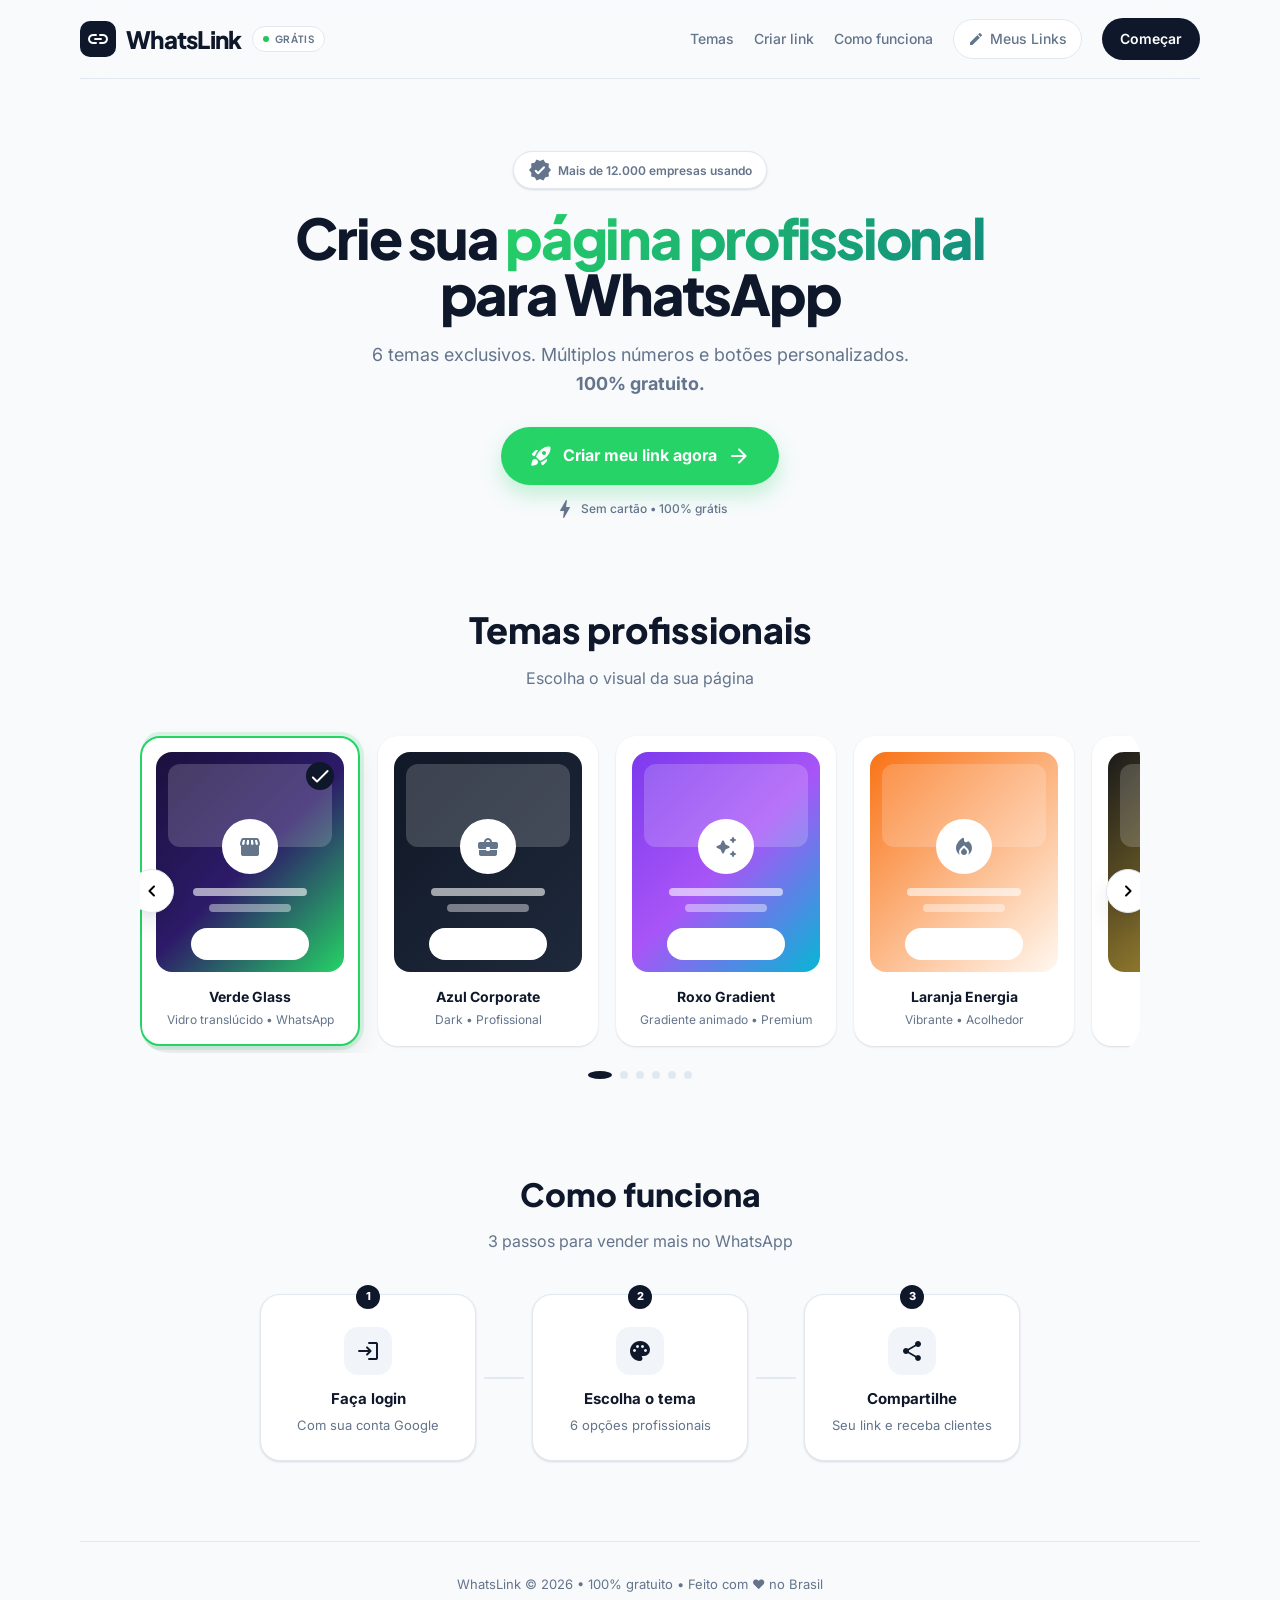
==== index.html @ e8228789 "Update index.html" ====
<!DOCTYPE html>
<html lang="pt-BR">
<head>
  <meta charset="UTF-8" />
  <meta name="viewport" content="width=device-width, initial-scale=1.0" />
  
  <title>WhatsLink - Crie sua página profissional para WhatsApp grátis</title>
  <meta name="description" content="Crie uma página de recepção personalizada para seu WhatsApp. 6 temas profissionais, logo, banner, localização, redes sociais. 100% grátis e sem cadastro." />
  <meta name="keywords" content="link whatsapp, página de recepção, whatsapp profissional, bio whatsapp, link personalizado, cardápio digital" />
  <meta name="author" content="WhatsLink" />
  <meta name="robots" content="index, follow, max-image-preview:large, max-snippet:-1" />
  <meta name="theme-color" content="#25D366" />
  <meta name="language" content="pt-BR" />
  <link rel="canonical" href="https://whatslink-48tc.onrender.com/" />
  
  <meta property="og:title" content="WhatsLink - Página profissional para WhatsApp grátis" />
  <meta property="og:description" content="Crie links personalizados com 6 temas exclusivos. Logo, banner, localização e redes sociais. 100% grátis." />
  <meta property="og:type" content="website" />
  <meta property="og:url" content="https://whatslink-48tc.onrender.com/" />
  <meta property="og:image" content="https://whatslink-48tc.onrender.com/og-image.png" />
  <meta property="og:image:width" content="1200" />
  <meta property="og:image:height" content="630" />
  <meta property="og:image:alt" content="WhatsLink - Crie sua página profissional para WhatsApp" />
  <meta property="og:site_name" content="WhatsLink" />
  <meta property="og:locale" content="pt_BR" />
  
  <meta name="twitter:card" content="summary_large_image" />
  <meta name="twitter:title" content="WhatsLink - Página profissional para WhatsApp grátis" />
  <meta name="twitter:description" content="Crie links personalizados com 6 temas exclusivos. 100% grátis." />
  <meta name="twitter:image" content="https://whatslink-48tc.onrender.com/og-image.png" />
  
  <link rel="icon" type="image/svg+xml" href="data:image/svg+xml,%3Csvg xmlns='http://www.w3.org/2000/svg' viewBox='0 0 64 64'%3E%3Crect width='64' height='64' rx='14' fill='%2325D366'/%3E%3Ctext x='32' y='42' font-size='32' text-anchor='middle' fill='white' font-family='Arial' font-weight='bold'%3EW%3C/text%3E%3C/svg%3E" />
  <link rel="apple-touch-icon" href="data:image/svg+xml,%3Csvg xmlns='http://www.w3.org/2000/svg' viewBox='0 0 64 64'%3E%3Crect width='64' height='64' rx='14' fill='%2325D366'/%3E%3Ctext x='32' y='42' font-size='32' text-anchor='middle' fill='white' font-family='Arial' font-weight='bold'%3EW%3C/text%3E%3C/svg%3E" />
  <link rel="icon" type="image/png" sizes="32x32" href="data:image/svg+xml,%3Csvg xmlns='http://www.w3.org/2000/svg' viewBox='0 0 32 32'%3E%3Crect width='32' height='32' rx='7' fill='%2325D366'/%3E%3Ctext x='16' y='22' font-size='16' text-anchor='middle' fill='white' font-family='Arial' font-weight='bold'%3EW%3C/text%3E%3C/svg%3E" />
  <link rel="icon" type="image/png" sizes="16x16" href="data:image/svg+xml,%3Csvg xmlns='http://www.w3.org/2000/svg' viewBox='0 0 16 16'%3E%3Crect width='16' height='16' rx='3' fill='%2325D366'/%3E%3Ctext x='8' y='11' font-size='8' text-anchor='middle' fill='white' font-family='Arial' font-weight='bold'%3EW%3C/text%3E%3C/svg%3E" />
  
  <link rel="preconnect" href="https://fonts.googleapis.com" />
  <link rel="preconnect" href="https://fonts.gstatic.com" crossorigin />
  <link href="https://fonts.googleapis.com/css2?family=Inter:wght@400;500;600;700;800;900&family=Plus+Jakarta+Sans:wght@700;800&family=Manrope:wght@400;600;700&family=Poppins:wght@400;500;600;700&family=Cormorant+Garamond:wght@600;700&family=Oswald:wght@500;600;700&display=swap" rel="stylesheet" />
  <link href="https://fonts.googleapis.com/icon?family=Material+Icons+Round" rel="stylesheet" />
  <link rel="stylesheet" href="https://cdnjs.cloudflare.com/ajax/libs/font-awesome/6.5.1/css/all.min.css" />
  
  <link rel="stylesheet" href="css/base.css" />
  <link rel="stylesheet" href="css/index.css" />
</head>
<body>
  <div id="app">
    <header>
      <div class="logo">
        <div class="logo-icon"><span class="material-icons-round">link</span></div>
        WhatsLink <span class="badge"><span class="dot"></span> GRÁTIS</span>
      </div>
      <nav class="nav" id="mainNav">
        <a href="#temas">Temas</a>
        <a href="criar.html">Criar link</a>
        <a href="#como-funciona">Como funciona</a>
        <a href="edit.html" class="nav-edit">
          <span class="material-icons-round" style="font-size:16px;">edit</span>
          Meus Links
        </a>
        <a href="criar.html" class="nav-cta">Começar</a>
      </nav>
      <button class="menu-toggle" id="menuToggle" aria-label="Abrir menu">
        <span></span><span></span><span></span>
      </button>
    </header>

    <main>
      <section class="hero">
        <div class="hero-badge">
          <span class="material-icons-round">verified</span>
          Mais de 12.000 empresas usando
        </div>
        <h1>Crie sua <span>página profissional</span><br>para WhatsApp</h1>
        <p>6 temas exclusivos. Múltiplos números e botões personalizados.<br><strong>100% gratuito.</strong></p>
        <div class="hero-actions">
          <a href="criar.html" class="btn-primary">
            <span class="material-icons-round">rocket_launch</span>
            Criar meu link agora
            <span class="material-icons-round">arrow_forward</span>
          </a>
          <span class="hero-note">
            <span class="material-icons-round">bolt</span>
            Sem cartão • 100% grátis
          </span>
        </div>
      </section>

      <section id="temas" class="themes-section">
        <div class="section-head">
          <h2>Temas profissionais</h2>
          <p class="section-subtitle">Escolha o visual da sua página</p>
        </div>
        <div class="carousel">
          <button class="carousel-btn prev" id="prevBtn" aria-label="Anterior">
            <span class="material-icons-round">chevron_left</span>
          </button>
          <div class="carousel-viewport">
            <div class="carousel-track" id="carouselTrack">
              
              <div class="theme-card active" data-theme="verde" tabindex="0">
                <div class="theme-preview preview-verde">
                  <div class="preview-banner"></div>
                  <div class="preview-logo"><span class="material-icons-round">storefront</span></div>
                  <div class="preview-content"><div class="preview-lines line-1"></div><div class="preview-lines line-2"></div><div class="preview-btn"></div></div>
                  <span class="theme-check"><span class="material-icons-round">check</span></span>
                </div>
                <h3>Verde Glass</h3><p>Vidro translúcido • WhatsApp</p>
              </div>
              
              <div class="theme-card" data-theme="azul" tabindex="0">
                <div class="theme-preview preview-azul">
                  <div class="preview-banner"></div>
                  <div class="preview-logo"><span class="material-icons-round">business_center</span></div>
                  <div class="preview-content"><div class="preview-lines line-1"></div><div class="preview-lines line-2"></div><div class="preview-btn"></div></div>
                  <span class="theme-check"><span class="material-icons-round">check</span></span>
                </div>
                <h3>Azul Corporate</h3><p>Dark • Profissional</p>
              </div>
              
              <div class="theme-card" data-theme="roxo" tabindex="0">
                <div class="theme-preview preview-roxo">
                  <div class="preview-banner"></div>
                  <div class="preview-logo"><span class="material-icons-round">auto_awesome</span></div>
                  <div class="preview-content"><div class="preview-lines line-1"></div><div class="preview-lines line-2"></div><div class="preview-btn"></div></div>
                  <span class="theme-check"><span class="material-icons-round">check</span></span>
                </div>
                <h3>Roxo Gradient</h3><p>Gradiente animado • Premium</p>
              </div>
              
              <div class="theme-card" data-theme="laranja" tabindex="0">
                <div class="theme-preview preview-laranja">
                  <div class="preview-banner"></div>
                  <div class="preview-logo"><span class="material-icons-round">local_fire_department</span></div>
                  <div class="preview-content"><div class="preview-lines line-1"></div><div class="preview-lines line-2"></div><div class="preview-btn"></div></div>
                  <span class="theme-check"><span class="material-icons-round">check</span></span>
                </div>
                <h3>Laranja Energia</h3><p>Vibrante • Acolhedor</p>
              </div>
              
              <div class="theme-card" data-theme="preto" tabindex="0">
                <div class="theme-preview preview-preto">
                  <div class="preview-banner"></div>
                  <div class="preview-logo"><span class="material-icons-round">diamond</span></div>
                  <div class="preview-content"><div class="preview-lines line-1"></div><div class="preview-lines line-2"></div><div class="preview-btn"></div></div>
                  <span class="theme-check"><span class="material-icons-round">check</span></span>
                </div>
                <h3>Preto Luxury</h3><p>Dourado • Sofisticado</p>
              </div>
              
              <div class="theme-card" data-theme="cardapio" tabindex="0">
                <div class="theme-preview preview-cardapio">
                  <div class="preview-banner"></div>
                  <div class="preview-logo"><span class="material-icons-round">restaurant</span></div>
                  <div class="preview-content"><div class="preview-lines line-1"></div><div class="preview-lines line-2"></div><div class="preview-btn"></div></div>
                  <span class="theme-check"><span class="material-icons-round">check</span></span>
                </div>
                <h3>Cardápio Digital</h3><p>Restaurantes • Delivery</p>
              </div>
              
            </div>
          </div>
          <button class="carousel-btn next" id="nextBtn" aria-label="Próximo">
            <span class="material-icons-round">chevron_right</span>
          </button>
        </div>
        <div class="carousel-dots" id="carouselDots"></div>
      </section>

      <section id="como-funciona" class="how-section">
        <h2>Como funciona</h2>
        <p class="section-subtitle">3 passos para vender mais no WhatsApp</p>
        <div class="steps">
          <div class="step">
            <div class="step-number">1</div>
            <div class="step-icon"><span class="material-icons-round">login</span></div>
            <h3>Faça login</h3>
            <p>Com sua conta Google</p>
          </div>
          <div class="step-line"></div>
          <div class="step">
            <div class="step-number">2</div>
            <div class="step-icon"><span class="material-icons-round">palette</span></div>
            <h3>Escolha o tema</h3>
            <p>6 opções profissionais</p>
          </div>
          <div class="step-line"></div>
          <div class="step">
            <div class="step-number">3</div>
            <div class="step-icon"><span class="material-icons-round">share</span></div>
            <h3>Compartilhe</h3>
            <p>Seu link e receba clientes</p>
          </div>
        </div>
      </section>
    </main>
    
    <footer>
      <p>WhatsLink © 2026 • 100% gratuito • Feito com ❤️ no Brasil</p>
    </footer>
  </div>
  
  <div id="toast" class="toast"></div>
  <script src="script.js"></script>
</body>
</html>
---- css/base.css ----
/* ============================================
   WHATSLINK - BASE CSS
   ============================================ */

* { margin: 0; padding: 0; box-sizing: border-box; }

:root {
  --bg: #f8fafc;
  --card: #ffffff;
  --text: #0f172a;
  --muted: #64748b;
  --border: #e2e8f0;
  --primary: #0f172a;
  --whatsapp: #25D366;
  --whatsapp-hover: #128C7E;
  --radius: 20px;
  --radius-lg: 28px;
  --radius-full: 999px;
  --shadow-sm: 0 1px 2px rgba(15,23,42,.06), 0 1px 3px rgba(15,23,42,.08);
  --shadow-md: 0 4px 6px rgba(15,23,42,.04), 0 12px 24px rgba(15,23,42,.08);
  --shadow-lg: 0 20px 40px rgba(15,23,42,.12);
  --font-sans: 'Inter', system-ui, sans-serif;
  --font-display: 'Plus Jakarta Sans', 'Inter', sans-serif;
}

html {
  scroll-behavior: smooth;
  overflow-x: hidden !important;
  width: 100%;
  max-width: 100%;
  margin: 0;
  padding: 0;
}

body {
  font-family: var(--font-sans);
  background: var(--bg);
  color: var(--text);
  line-height: 1.6;
  -webkit-font-smoothing: antialiased;
  overflow-x: hidden !important;
  width: 100%;
  max-width: 100%;
  margin: 0;
  padding: 0;
}

/* Botões */
.btn-primary {
  background: var(--whatsapp);
  color: white;
  border: none;
  padding: 16px 28px;
  border-radius: var(--radius-full);
  font-weight: 700;
  cursor: pointer;
  text-decoration: none;
  display: inline-flex;
  align-items: center;
  gap: 10px;
  font-size: 16px;
  box-shadow: 0 10px 20px rgba(37,211,102,.25);
  transition: .25s;
}
.btn-primary:hover { background: var(--whatsapp-hover); transform: translateY(-2px); }

.btn-ghost {
  background: transparent;
  border: 1px solid var(--border);
  padding: 12px;
  border-radius: 12px;
  cursor: pointer;
  font-weight: 600;
  display: flex;
  align-items: center;
  justify-content: center;
  gap: 6px;
  color: var(--text);
}

/* Formulários */
.field { margin-bottom: 18px; }
.field label { font-weight: 600; font-size: 13px; display: block; margin-bottom: 8px; }
.optional {
  font-weight: 400; color: #94a3b8; font-size: 11px;
  background: #f1f5f9; padding: 2px 8px; border-radius: var(--radius-full); margin-left: 6px;
}
.field input, .field textarea {
  width: 100%; padding: 13px 16px;
  border: 1.5px solid var(--border); border-radius: 14px;
  font-size: 14px; outline: none; transition: .2s;
  font-family: inherit; background: #fff;
}
.field input:focus, .field textarea:focus {
  border-color: var(--text); box-shadow: 0 0 0 4px rgba(15,23,42,.06);
}
.field-hint { font-size: 11px; color: #94a3b8; margin-top: 6px; display: block; }

.grid-2 { display: grid; grid-template-columns: 1fr 1fr; gap: 14px; }

.input-icon-group {
  display: flex; align-items: center;
  border: 1.5px solid var(--border); border-radius: 14px; overflow: hidden; background: white;
}
.input-icon-group:focus-within { border-color: var(--text); }
.input-icon {
  padding: 0 12px 0 14px; color: var(--muted); font-weight: 600;
  background: #f8fafc; border-right: 1px solid var(--border);
  height: 46px; display: grid; place-items: center;
}
.input-icon-group input { border: none; border-radius: 0; padding-left: 12px; }

.slug-group {
  display: flex; border: 1.5px solid var(--border); border-radius: 14px; overflow: hidden; background: white;
}
.slug-group:focus-within { border-color: var(--text); }
.slug-group span {
  background: #f8fafc; padding: 13px 14px; font-size: 12px; color: var(--muted);
  font-weight: 500; border-right: 1px solid var(--border); white-space: nowrap;
}
.slug-group input { border: none; flex: 1; border-radius: 0; }

.theme-selector { display: flex; gap: 12px; flex-wrap: wrap; }
.theme-option {
  width: 44px; height: 44px; border-radius: 50%;
  border: 3px solid transparent; cursor: pointer;
  display: grid; place-items: center; color: white;
  transition: .22s; box-shadow: var(--shadow-sm);
}
.theme-option span { opacity: 0; transform: scale(.5); transition: .2s; }
.theme-option.active { border-color: var(--text); transform: scale(1.08); }
.theme-option.active span { opacity: 1; transform: scale(1); }

button[type="submit"] {
  width: 100%; padding: 16px; background: var(--text); color: white;
  border: none; border-radius: 16px; font-size: 15px; font-weight: 700;
  cursor: pointer; display: flex; align-items: center; justify-content: center;
  gap: 10px; margin-top: 12px; transition: .22s;
}
button[type="submit"]:hover { background: black; }

.spinner {
  width: 18px; height: 18px;
  border: 2px solid rgba(255,255,255,.3); border-top-color: white;
  border-radius: 50%; animation: spin .8s linear infinite;
}

/* Toast */
.toast {
  position: fixed; bottom: 24px; left: 50%;
  transform: translateX(-50%) translateY(80px);
  background: var(--text); color: white;
  padding: 12px 18px; border-radius: 999px;
  font-size: 13px; font-weight: 600;
  display: flex; align-items: center; gap: 8px;
  box-shadow: var(--shadow-lg);
  z-index: 100;
  transition: .35s cubic-bezier(.32,.72,0,1);
  opacity: 0;
}
.toast.show { transform: translateX(-50%) translateY(0); opacity: 1; }

/* Animações */
@keyframes fadeInUp { from { opacity: 0; transform: translateY(18px); } to { opacity: 1; transform: translateY(0); } }
@keyframes fadeIn { from { opacity: 0; } to { opacity: 1; } }
@keyframes pulseDot { 0%,100% { opacity: 1; } 50% { opacity: .5; } }
@keyframes pulseBtn { 0% { transform: scale(1); opacity: .7; } 100% { transform: scale(1.08); opacity: 0; } }
@keyframes shimmer { 0% { background-position: 200% 0; } 100% { background-position: -200% 0; } }
@keyframes spin { to { transform: rotate(360deg); } }
@keyframes float1 { 0%,100% { transform: translate(0,0); } 50% { transform: translate(18px,24px); } }
@keyframes float2 { 0%,100% { transform: translate(0,0); } 50% { transform: translate(-22px,-18px); } }
@keyframes gradientShift { 0%,100% { background-position: 0% 50%; } 50% { background-position: 100% 50%; } }

/* Responsivo */
@media (max-width: 720px) {
  .grid-2 { grid-template-columns: 1fr; }
}
---- css/index.css ----
/* ============================================
   WHATSLINK - PÁGINA INICIAL
   ============================================ */

#app {
  max-width: 1160px;
  margin: 0 auto;
  padding: 0 20px 40px;
  overflow-x: hidden;
  width: 100%;
}

/* HEADER */
header {
  display: flex;
  justify-content: space-between;
  align-items: center;
  padding: 18px 0;
  position: sticky;
  top: 0;
  z-index: 50;
  background: rgba(248,250,252,.85);
  backdrop-filter: blur(16px);
  border-bottom: 1px solid var(--border);
}

.logo {
  font-family: var(--font-display);
  font-weight: 800;
  font-size: 24px;
  display: flex;
  align-items: center;
  gap: 10px;
  letter-spacing: -.03em;
}

.logo-icon {
  width: 36px;
  height: 36px;
  background: var(--primary);
  color: white;
  border-radius: 10px;
  display: grid;
  place-items: center;
}

.badge {
  font-size: 10px;
  background: white;
  border: 1px solid var(--border);
  padding: 4px 10px;
  border-radius: var(--radius-full);
  color: var(--muted);
  font-weight: 700;
  display: flex;
  align-items: center;
  gap: 6px;
  letter-spacing: .06em;
}

.badge .dot {
  width: 6px;
  height: 6px;
  background: #22c55e;
  border-radius: 50%;
  animation: pulseDot 2s infinite;
}

.nav {
  display: flex;
  gap: 20px;
  align-items: center;
}

.nav a {
  text-decoration: none;
  color: var(--muted);
  font-weight: 500;
  font-size: 14px;
  transition: .2s;
}

.nav a:hover { color: var(--text); }

.nav-cta {
  background: var(--text);
  color: white !important;
  padding: 10px 18px;
  border-radius: var(--radius-full);
  font-weight: 600 !important;
}

.nav-edit {
  display: flex;
  align-items: center;
  gap: 6px;
  padding: 8px 14px;
  border-radius: var(--radius-full);
  border: 1px solid var(--border);
  background: white;
}

.menu-toggle {
  display: none;
  flex-direction: column;
  gap: 5px;
  background: none;
  border: none;
  cursor: pointer;
  padding: 8px;
  z-index: 1001;
}

.menu-toggle span {
  display: block;
  width: 24px;
  height: 2px;
  background: var(--text);
  transition: .3s;
  border-radius: 2px;
}

.menu-toggle.active span:nth-child(1) { transform: translateY(7px) rotate(45deg); }
.menu-toggle.active span:nth-child(2) { opacity: 0; }
.menu-toggle.active span:nth-child(3) { transform: translateY(-7px) rotate(-45deg); }

/* HERO */
.hero {
  text-align: center;
  margin: 72px auto 56px;
  max-width: 760px;
  animation: fadeInUp .7s ease;
}

.hero-badge {
  display: inline-flex;
  align-items: center;
  gap: 6px;
  background: white;
  border: 1px solid var(--border);
  padding: 6px 14px;
  border-radius: var(--radius-full);
  font-size: 12px;
  font-weight: 600;
  color: var(--muted);
  margin-bottom: 20px;
  box-shadow: var(--shadow-sm);
}

.hero h1 {
  font-family: var(--font-display);
  font-size: clamp(36px, 5.5vw, 56px);
  font-weight: 800;
  line-height: 1;
  letter-spacing: -.04em;
}

.hero h1 span {
  background: linear-gradient(135deg, var(--whatsapp), #128C7E);
  -webkit-background-clip: text;
  -webkit-text-fill-color: transparent;
  background-clip: text;
}

.hero p {
  color: var(--muted);
  font-size: 18px;
  margin: 20px 0 28px;
}

.hero-actions {
  display: flex;
  flex-direction: column;
  align-items: center;
  gap: 12px;
}

.hero-note {
  display: flex;
  align-items: center;
  gap: 4px;
  font-size: 12px;
  color: var(--muted);
  font-weight: 500;
}

/* CARROSSEL - 6 TEMAS */
.themes-section { margin: 80px 0; }
.section-head { text-align: center; margin-bottom: 36px; }
.themes-section h2 { font-family: var(--font-display); font-size: 36px; font-weight: 800; }
.section-subtitle { color: var(--muted); margin-top: 8px; font-size: 16px; }

.carousel {
  position: relative;
  max-width: 1000px;
  margin: 0 auto;
  overflow: hidden;
}

.carousel-viewport {
  overflow: hidden;
  border-radius: var(--radius-lg);
  padding: 8px 0;
}

.carousel-track {
  display: flex;
  gap: 18px;
  transition: transform .45s cubic-bezier(.32,.72,0,1);
  will-change: transform;
  flex-wrap: nowrap;
}

.theme-card {
  min-width: 220px;
  max-width: 220px;
  background: white;
  border-radius: 20px;
  padding: 14px;
  cursor: pointer;
  border: 2px solid transparent;
  transition: .25s;
  box-shadow: var(--shadow-sm);
  position: relative;
  flex-shrink: 0;
}

.theme-card:hover {
  transform: translateY(-4px);
  box-shadow: var(--shadow-md);
  border-color: var(--border);
}

.theme-card.active {
  border-color: var(--whatsapp);
  box-shadow: 0 0 0 4px rgba(37,211,102,.15), var(--shadow-md);
}

.theme-preview {
  height: 220px;
  border-radius: 16px;
  position: relative;
  overflow: hidden;
  padding: 12px;
  display: flex;
  flex-direction: column;
}

.preview-banner {
  height: 86px;
  border-radius: 12px;
  background: rgba(255,255,255,.18);
}

.preview-logo {
  width: 56px;
  height: 56px;
  border-radius: 50%;
  background: white;
  margin: -28px auto 0;
  position: relative;
  z-index: 2;
  border: 3px solid white;
  display: grid;
  place-items: center;
  color: var(--muted);
  font-size: 22px;
}

.preview-content {
  margin-top: 14px;
  display: flex;
  flex-direction: column;
  gap: 8px;
  align-items: center;
}

.preview-lines {
  height: 8px;
  background: rgba(255,255,255,.6);
  border-radius: 6px;
}

.line-1 { width: 70%; }
.line-2 { width: 50%; opacity: .7; }

.preview-btn {
  width: 72%;
  height: 32px;
  background: white;
  border-radius: var(--radius-full);
  margin-top: 8px;
}

.theme-check {
  position: absolute;
  top: 10px;
  right: 10px;
  width: 28px;
  height: 28px;
  background: var(--text);
  color: white;
  border-radius: 50%;
  display: grid;
  place-items: center;
  opacity: 0;
  transform: scale(.7);
  transition: .25s;
}

.theme-card.active .theme-check {
  opacity: 1;
  transform: scale(1);
}

/* Previews dos 6 temas */
.preview-verde { background: linear-gradient(135deg, #1a103d, #2d1b69 50%, #25D366); }
.preview-azul { background: linear-gradient(135deg, #111827, #1e293b); }
.preview-roxo { background: linear-gradient(135deg, #7c3aed, #a855f7 50%, #06b6d4); }
.preview-laranja { background: linear-gradient(135deg, #f97316, #fff8f0); }
.preview-preto { background: linear-gradient(135deg, #1a1a1a, #d4af37); }
.preview-cardapio { background: linear-gradient(135deg, #3e2723, #4e342e); }

.theme-card h3 {
  font-size: 14px;
  font-weight: 700;
  margin: 14px 0 2px;
  text-align: center;
}

.theme-card p {
  font-size: 12px;
  color: var(--muted);
  text-align: center;
}

.carousel-btn {
  position: absolute;
  top: 50%;
  transform: translateY(-50%);
  background: white;
  border: 1px solid var(--border);
  width: 44px;
  height: 44px;
  border-radius: 50%;
  box-shadow: var(--shadow-md);
  cursor: pointer;
  z-index: 10;
  display: grid;
  place-items: center;
  transition: .2s;
}

.carousel-btn:hover { transform: translateY(-50%) scale(1.06); }
.prev { left: -10px; }
.next { right: -10px; }

.carousel-dots {
  display: flex;
  justify-content: center;
  gap: 8px;
  margin-top: 18px;
}

.carousel-dots span {
  width: 8px;
  height: 8px;
  border-radius: 50%;
  background: var(--border);
  transition: .2s;
  cursor: pointer;
}

.carousel-dots span.active {
  width: 24px;
  background: var(--text);
}

/* FORMULÁRIO */
.form-section { margin: 80px 0; }

.card {
  background: white;
  border-radius: var(--radius-lg);
  padding: 36px;
  max-width: 640px;
  margin: 0 auto;
  box-shadow: var(--shadow-lg);
  border: 1px solid var(--border);
}

.card-header {
  display: flex;
  gap: 16px;
  margin-bottom: 28px;
}

.card-icon {
  width: 44px;
  height: 44px;
  border-radius: 12px;
  background: #f1f5f9;
  display: grid;
  place-items: center;
}

.card h2 {
  font-family: var(--font-display);
  font-size: 22px;
  font-weight: 800;
}

.card-subtitle {
  color: var(--muted);
  font-size: 14px;
  margin-top: 2px;
}

.form-group-title {
  font-size: 12px;
  font-weight: 700;
  letter-spacing: .08em;
  text-transform: uppercase;
  color: var(--muted);
  display: flex;
  align-items: center;
  gap: 8px;
  margin: 28px 0 16px;
  padding-top: 24px;
  border-top: 1px solid #f1f5f9;
}

.form-group-title:first-of-type {
  margin-top: 0;
  padding-top: 0;
  border-top: 0;
}

/* Resultado */
.result-box {
  margin-top: 24px;
  padding: 20px;
  background: #f0fdf4;
  border: 1px solid #bbf7d0;
  border-radius: 20px;
  animation: fadeInUp .5s ease;
}

.result-head {
  display: flex;
  gap: 12px;
  align-items: flex-start;
}

.result-head span { color: #16a34a; font-size: 28px; }
.result-head strong { display: block; font-size: 14px; }
.result-head p { font-size: 12px; color: #15803d; }

.link-row {
  display: flex;
  gap: 8px;
  margin: 16px 0;
}

.link-row input {
  flex: 1;
  padding: 12px 14px;
  border: 1px solid #bbf7d0;
  border-radius: 12px;
  background: white;
  font-size: 13px;
}

.link-row button {
  padding: 0 18px;
  background: var(--text);
  color: white;
  border: none;
  border-radius: 12px;
  cursor: pointer;
  font-weight: 600;
  display: flex;
  align-items: center;
  gap: 6px;
}

.result-actions {
  display: flex;
  gap: 10px;
}

#previewBtn {
  flex: 1;
  padding: 12px;
  background: white;
  border: 1px solid #bbf7d0;
  border-radius: 12px;
  cursor: pointer;
  font-weight: 600;
  display: flex;
  align-items: center;
  justify-content: center;
  gap: 6px;
}

/* STEPS */
.how-section {
  margin: 90px 0 40px;
  text-align: center;
}

.how-section h2 {
  font-family: var(--font-display);
  font-size: 32px;
  font-weight: 800;
}

.steps {
  display: flex;
  justify-content: center;
  align-items: stretch;
  margin-top: 40px;
  max-width: 760px;
  margin-left: auto;
  margin-right: auto;
}

.step {
  flex: 1;
  background: white;
  border: 1px solid var(--border);
  border-radius: 20px;
  padding: 24px 16px;
  box-shadow: var(--shadow-sm);
  position: relative;
  display: flex;
  flex-direction: column;
  align-items: center;
}

.step-number {
  position: absolute;
  top: -10px;
  left: 50%;
  transform: translateX(-50%);
  background: var(--text);
  color: white;
  width: 24px;
  height: 24px;
  border-radius: 50%;
  display: grid;
  place-items: center;
  font-size: 11px;
  font-weight: 800;
}

.step-icon {
  width: 48px;
  height: 48px;
  border-radius: 14px;
  background: #f1f5f9;
  display: grid;
  place-items: center;
  margin: 8px auto 12px;
}

.step h3 { font-size: 15px; font-weight: 700; }
.step p { font-size: 13px; color: var(--muted); margin-top: 4px; }

.step-line {
  width: 40px;
  height: 2px;
  background: var(--border);
  border-radius: 2px;
  align-self: center;
  flex-shrink: 0;
  margin: 0 8px;
}

footer {
  margin-top: 80px;
  padding: 32px 0 0;
  border-top: 1px solid var(--border);
  text-align: center;
  color: var(--muted);
  font-size: 13px;
}

/* RESPONSIVO */
@media (max-width: 720px) {
  .menu-toggle { display: flex; }
  
  .nav {
    position: fixed;
    top: 0;
    right: -100%;
    width: 280px;
    height: 100vh;
    background: white;
    flex-direction: column;
    padding: 80px 24px 24px;
    gap: 8px;
    transition: right .35s cubic-bezier(.32,.72,0,1);
    box-shadow: -10px 0 40px rgba(0,0,0,.1);
    z-index: 1000;
  }
  
  .nav.open { right: 0; }
  
  .nav a {
    padding: 14px 16px;
    border-radius: 12px;
    font-size: 16px;
    background: #f8fafc;
    display: flex;
    align-items: center;
    gap: 8px;
  }
  
  .nav-cta {
    background: var(--text) !important;
    color: white !important;
    justify-content: center;
    font-weight: 600 !important;
  }
  
  .nav-edit { display: flex !important; }
  
  .hero { margin: 36px auto 32px; }
  .hero h1 { font-size: 32px; }
  .card { padding: 24px; border-radius: 22px; }
  
  .carousel-btn { display: none; }
  .carousel-track {
    overflow-x: auto;
    scroll-snap-type: x mandatory;
    scrollbar-width: none;
    padding-bottom: 8px;
    -webkit-overflow-scrolling: touch;
  }
  .carousel-track::-webkit-scrollbar { display: none; }
  .theme-card { scroll-snap-align: start; }
  
  .steps { flex-direction: column; align-items: center; gap: 0; }
  .step { width: 100%; max-width: 320px; margin: 0 auto; }
  .step-line { width: 2px; height: 28px; margin: 8px auto; }
}
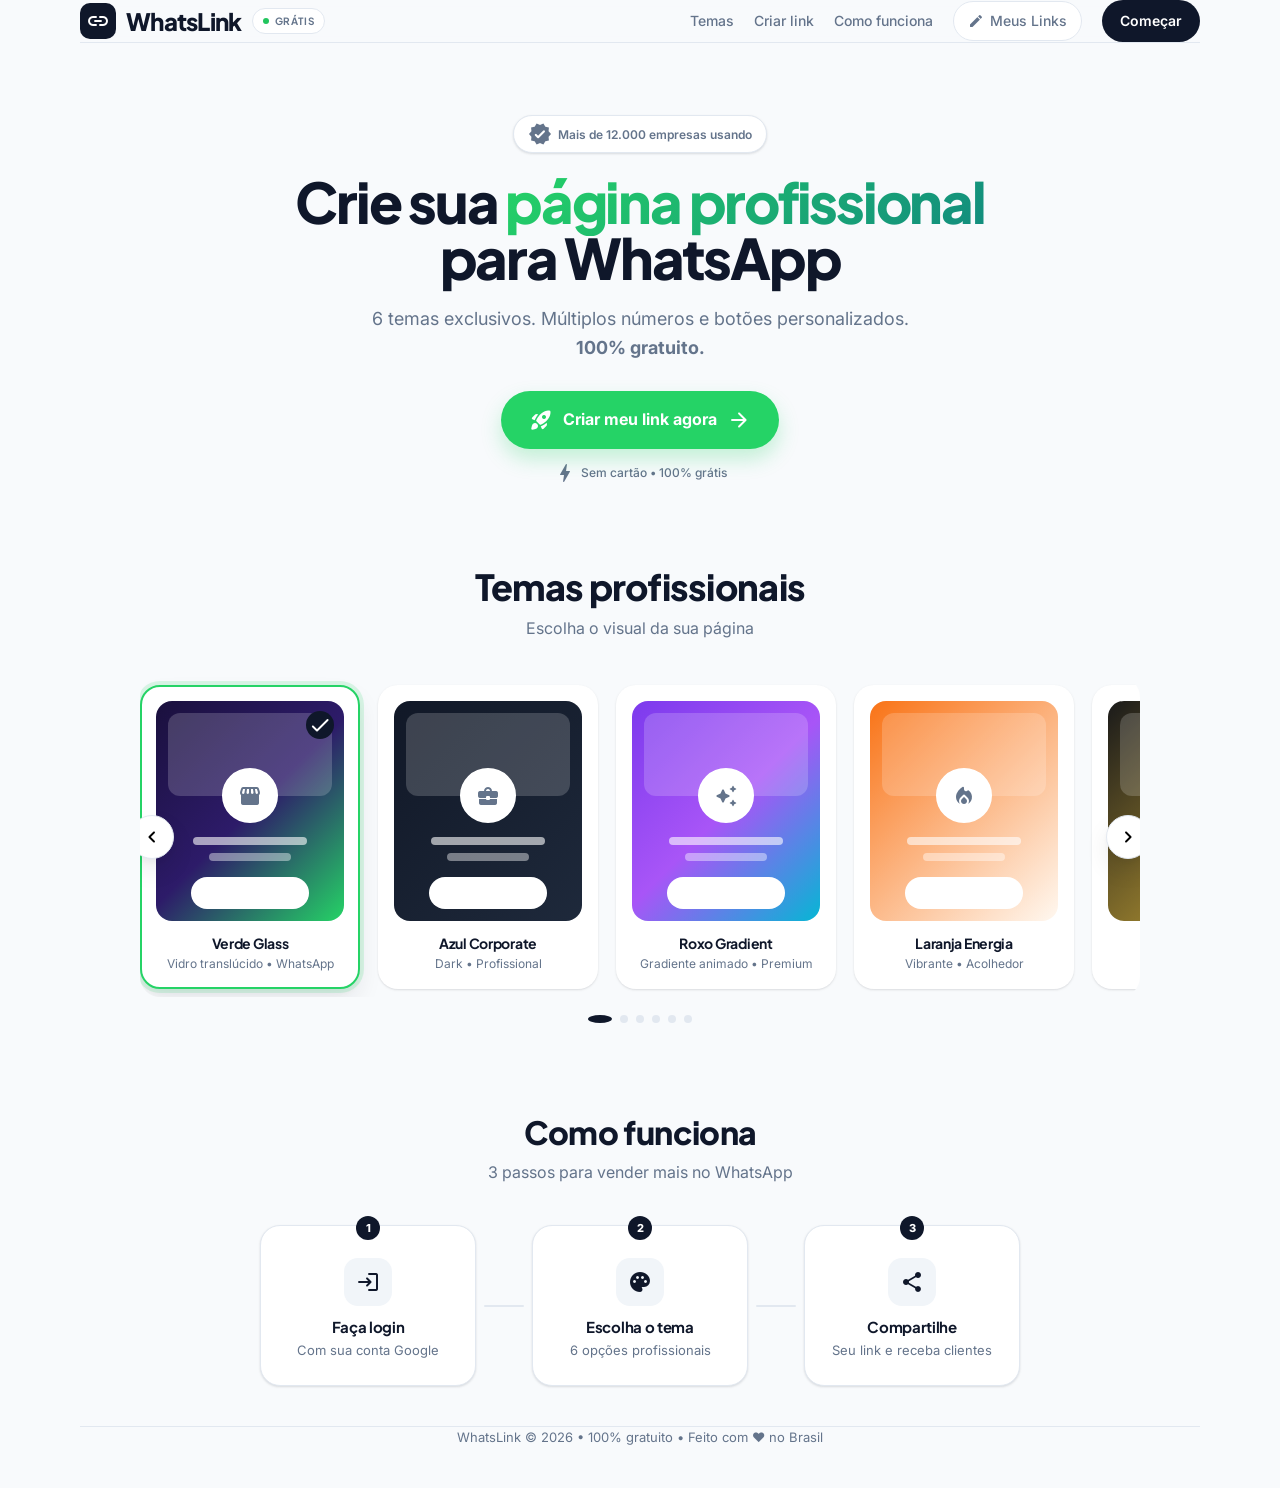
==== commit f561b46c: "Add Open Graph and Twitter Card metadata" ====
--- a/index.html
+++ b/index.html
@@ -13,6 +13,7 @@
   <meta name="language" content="pt-BR" />
   <link rel="canonical" href="https://whatslink-48tc.onrender.com/" />
   
+  <!-- Open Graph / Facebook -->
   <meta property="og:title" content="WhatsLink - Página profissional para WhatsApp grátis" />
   <meta property="og:description" content="Crie links personalizados com 6 temas exclusivos. Logo, banner, localização e redes sociais. 100% grátis." />
   <meta property="og:type" content="website" />
@@ -24,22 +25,28 @@
   <meta property="og:site_name" content="WhatsLink" />
   <meta property="og:locale" content="pt_BR" />
   
+  <!-- Twitter Card -->
   <meta name="twitter:card" content="summary_large_image" />
   <meta name="twitter:title" content="WhatsLink - Página profissional para WhatsApp grátis" />
   <meta name="twitter:description" content="Crie links personalizados com 6 temas exclusivos. 100% grátis." />
   <meta name="twitter:image" content="https://whatslink-48tc.onrender.com/og-image.png" />
   
+  <!-- Favicons -->
   <link rel="icon" type="image/svg+xml" href="data:image/svg+xml,%3Csvg xmlns='http://www.w3.org/2000/svg' viewBox='0 0 64 64'%3E%3Crect width='64' height='64' rx='14' fill='%2325D366'/%3E%3Ctext x='32' y='42' font-size='32' text-anchor='middle' fill='white' font-family='Arial' font-weight='bold'%3EW%3C/text%3E%3C/svg%3E" />
   <link rel="apple-touch-icon" href="data:image/svg+xml,%3Csvg xmlns='http://www.w3.org/2000/svg' viewBox='0 0 64 64'%3E%3Crect width='64' height='64' rx='14' fill='%2325D366'/%3E%3Ctext x='32' y='42' font-size='32' text-anchor='middle' fill='white' font-family='Arial' font-weight='bold'%3EW%3C/text%3E%3C/svg%3E" />
   <link rel="icon" type="image/png" sizes="32x32" href="data:image/svg+xml,%3Csvg xmlns='http://www.w3.org/2000/svg' viewBox='0 0 32 32'%3E%3Crect width='32' height='32' rx='7' fill='%2325D366'/%3E%3Ctext x='16' y='22' font-size='16' text-anchor='middle' fill='white' font-family='Arial' font-weight='bold'%3EW%3C/text%3E%3C/svg%3E" />
   <link rel="icon" type="image/png" sizes="16x16" href="data:image/svg+xml,%3Csvg xmlns='http://www.w3.org/2000/svg' viewBox='0 0 16 16'%3E%3Crect width='16' height='16' rx='3' fill='%2325D366'/%3E%3Ctext x='8' y='11' font-size='8' text-anchor='middle' fill='white' font-family='Arial' font-weight='bold'%3EW%3C/text%3E%3C/svg%3E" />
   
+  <!-- Fontes -->
   <link rel="preconnect" href="https://fonts.googleapis.com" />
   <link rel="preconnect" href="https://fonts.gstatic.com" crossorigin />
   <link href="https://fonts.googleapis.com/css2?family=Inter:wght@400;500;600;700;800;900&family=Plus+Jakarta+Sans:wght@700;800&family=Manrope:wght@400;600;700&family=Poppins:wght@400;500;600;700&family=Cormorant+Garamond:wght@600;700&family=Oswald:wght@500;600;700&display=swap" rel="stylesheet" />
+  
+  <!-- Ícones -->
   <link href="https://fonts.googleapis.com/icon?family=Material+Icons+Round" rel="stylesheet" />
   <link rel="stylesheet" href="https://cdnjs.cloudflare.com/ajax/libs/font-awesome/6.5.1/css/all.min.css" />
   
+  <!-- Estilos -->
   <link rel="stylesheet" href="css/base.css" />
   <link rel="stylesheet" href="css/index.css" />
 </head>
--- a/css/base.css
+++ b/css/base.css
@@ -1,10 +1,36 @@
 /* ============================================
+   WHATSLINK - BASE CSS COMPARTILHADO
+   Versão 2.0 - Sistema de Design
+   ============================================ */
+
+/* ============ RESET ============ */
+* {
+  margin: 0;
+  padding: 0;
+  box-sizing: border-box;
+}
+
+/* ============ VARIÁVEIS GLOBAIS ============ */
+:root {
+  /* Cores base */
+  --bg: #f8fafc;
+  --card: #ffffff;/* ============================================================
    WHATSLINK - BASE CSS
-   ============================================ */
-
-* { margin: 0; padding: 0; box-sizing: border-box; }
-
+   Versão 3.0 - Sistema de Design Completo
+   ============================================================ */
+
+/* ============ RESET ============ */
+*,
+*::before,
+*::after {
+  margin: 0;
+  padding: 0;
+  box-sizing: border-box;
+}
+
+/* ============ VARIÁVEIS GLOBAIS ============ */
 :root {
+  /* Cores base */
   --bg: #f8fafc;
   --card: #ffffff;
   --text: #0f172a;
@@ -13,16 +39,39 @@
   --primary: #0f172a;
   --whatsapp: #25D366;
   --whatsapp-hover: #128C7E;
-  --radius: 20px;
-  --radius-lg: 28px;
+
+  /* Radius */
+  --radius-sm: 8px;
+  --radius: 12px;
+  --radius-md: 16px;
+  --radius-lg: 20px;
+  --radius-xl: 28px;
   --radius-full: 999px;
+
+  /* Sombras */
   --shadow-sm: 0 1px 2px rgba(15,23,42,.06), 0 1px 3px rgba(15,23,42,.08);
   --shadow-md: 0 4px 6px rgba(15,23,42,.04), 0 12px 24px rgba(15,23,42,.08);
   --shadow-lg: 0 20px 40px rgba(15,23,42,.12);
+  --shadow-xl: 0 30px 60px rgba(15,23,42,.15);
+
+  /* Fontes */
   --font-sans: 'Inter', system-ui, sans-serif;
   --font-display: 'Plus Jakarta Sans', 'Inter', sans-serif;
-}
-
+
+  /* Transições */
+  --transition-fast: .15s ease;
+  --transition: .25s ease;
+  --transition-slow: .4s ease;
+  --transition-bounce: .4s cubic-bezier(.32,.72,0,1);
+
+  /* Z-index */
+  --z-header: 50;
+  --z-modal: 100;
+  --z-toast: 200;
+  --z-overlay: 300;
+}
+
+/* ============ HTML/BODY ============ */
 html {
   scroll-behavior: smooth;
   overflow-x: hidden !important;
@@ -30,6 +79,7 @@
   max-width: 100%;
   margin: 0;
   padding: 0;
+  -webkit-text-size-adjust: 100%;
 }
 
 body {
@@ -38,14 +88,43 @@
   color: var(--text);
   line-height: 1.6;
   -webkit-font-smoothing: antialiased;
+  -moz-osx-font-smoothing: grayscale;
   overflow-x: hidden !important;
   width: 100%;
   max-width: 100%;
   margin: 0;
   padding: 0;
-}
-
-/* Botões */
+  min-height: 100vh;
+  min-height: 100dvh;
+}
+
+/* ============ TIPOGRAFIA ============ */
+h1, h2, h3, h4, h5, h6 {
+  font-family: var(--font-display);
+  line-height: 1.2;
+  letter-spacing: -.02em;
+  overflow-wrap: break-word;
+  word-break: break-word;
+}
+
+p {
+  overflow-wrap: break-word;
+  word-break: break-word;
+}
+
+a {
+  color: inherit;
+  text-decoration: none;
+  transition: color var(--transition);
+}
+
+img {
+  max-width: 100%;
+  height: auto;
+  display: block;
+}
+
+/* ============ BOTÕES ============ */
 .btn-primary {
   background: var(--whatsapp);
   color: white;
@@ -60,15 +139,33 @@
   gap: 10px;
   font-size: 16px;
   box-shadow: 0 10px 20px rgba(37,211,102,.25);
-  transition: .25s;
-}
-.btn-primary:hover { background: var(--whatsapp-hover); transform: translateY(-2px); }
+  transition: all var(--transition);
+  position: relative;
+  overflow: hidden;
+  -webkit-tap-highlight-color: transparent;
+}
+
+.btn-primary:hover {
+  background: var(--whatsapp-hover);
+  transform: translateY(-2px);
+  box-shadow: 0 14px 28px rgba(37,211,102,.35);
+}
+
+.btn-primary:active {
+  transform: translateY(0);
+}
+
+.btn-primary:disabled {
+  opacity: .6;
+  cursor: not-allowed;
+  transform: none;
+}
 
 .btn-ghost {
   background: transparent;
   border: 1px solid var(--border);
   padding: 12px;
-  border-radius: 12px;
+  border-radius: var(--radius);
   cursor: pointer;
   font-weight: 600;
   display: flex;
@@ -76,102 +173,1046 @@
   justify-content: center;
   gap: 6px;
   color: var(--text);
-}
-
-/* Formulários */
-.field { margin-bottom: 18px; }
-.field label { font-weight: 600; font-size: 13px; display: block; margin-bottom: 8px; }
+  transition: all var(--transition);
+  -webkit-tap-highlight-color: transparent;
+}
+
+.btn-ghost:hover {
+  background: rgba(15,23,42,.05);
+}
+
+/* ============ FORMULÁRIOS ============ */
+.field {
+  margin-bottom: 18px;
+  width: 100%;
+}
+
+.field label {
+  font-weight: 600;
+  font-size: 13px;
+  display: block;
+  margin-bottom: 8px;
+  letter-spacing: -.01em;
+}
+
 .optional {
-  font-weight: 400; color: #94a3b8; font-size: 11px;
-  background: #f1f5f9; padding: 2px 8px; border-radius: var(--radius-full); margin-left: 6px;
-}
-.field input, .field textarea {
-  width: 100%; padding: 13px 16px;
-  border: 1.5px solid var(--border); border-radius: 14px;
-  font-size: 14px; outline: none; transition: .2s;
-  font-family: inherit; background: #fff;
-}
-.field input:focus, .field textarea:focus {
-  border-color: var(--text); box-shadow: 0 0 0 4px rgba(15,23,42,.06);
-}
-.field-hint { font-size: 11px; color: #94a3b8; margin-top: 6px; display: block; }
-
-.grid-2 { display: grid; grid-template-columns: 1fr 1fr; gap: 14px; }
-
+  font-weight: 400;
+  color: #94a3b8;
+  font-size: 11px;
+  background: #f1f5f9;
+  padding: 2px 8px;
+  border-radius: var(--radius-full);
+  margin-left: 6px;
+}
+
+.field input,
+.field textarea {
+  width: 100%;
+  padding: 13px 16px;
+  border: 1.5px solid var(--border);
+  border-radius: 14px;
+  font-size: 14px;
+  outline: none;
+  transition: all var(--transition);
+  font-family: inherit;
+  background: #fff;
+  color: var(--text);
+  -webkit-tap-highlight-color: transparent;
+}
+
+.field input:focus,
+.field textarea:focus {
+  border-color: var(--primary);
+  box-shadow: 0 0 0 4px rgba(15,23,42,.06);
+}
+
+.field input::placeholder,
+.field textarea::placeholder {
+  color: #94a3b8;
+}
+
+.field-hint {
+  font-size: 11px;
+  color: #94a3b8;
+  margin-top: 6px;
+  display: block;
+  line-height: 1.4;
+}
+
+.grid-2 {
+  display: grid;
+  grid-template-columns: 1fr 1fr;
+  gap: 14px;
+}
+
+/* ============ INPUT COM ÍCONE ============ */
 .input-icon-group {
-  display: flex; align-items: center;
-  border: 1.5px solid var(--border); border-radius: 14px; overflow: hidden; background: white;
-}
-.input-icon-group:focus-within { border-color: var(--text); }
+  display: flex;
+  align-items: center;
+  border: 1.5px solid var(--border);
+  border-radius: 14px;
+  overflow: hidden;
+  background: white;
+  transition: all var(--transition);
+}
+
+.input-icon-group:focus-within {
+  border-color: var(--primary);
+  box-shadow: 0 0 0 4px rgba(15,23,42,.06);
+}
+
 .input-icon {
-  padding: 0 12px 0 14px; color: var(--muted); font-weight: 600;
-  background: #f8fafc; border-right: 1px solid var(--border);
-  height: 46px; display: grid; place-items: center;
-}
-.input-icon-group input { border: none; border-radius: 0; padding-left: 12px; }
-
+  padding: 0 12px 0 14px;
+  color: var(--muted);
+  font-weight: 600;
+  background: #f8fafc;
+  border-right: 1px solid var(--border);
+  height: 46px;
+  display: grid;
+  place-items: center;
+  font-size: 14px;
+  white-space: nowrap;
+}
+
+.input-icon-group input {
+  border: none;
+  border-radius: 0;
+  padding-left: 12px;
+}
+
+/* ============ SLUG ============ */
 .slug-group {
-  display: flex; border: 1.5px solid var(--border); border-radius: 14px; overflow: hidden; background: white;
-}
-.slug-group:focus-within { border-color: var(--text); }
+  display: flex;
+  border: 1.5px solid var(--border);
+  border-radius: 14px;
+  overflow: hidden;
+  background: white;
+  transition: all var(--transition);
+}
+
+.slug-group:focus-within {
+  border-color: var(--primary);
+  box-shadow: 0 0 0 4px rgba(15,23,42,.06);
+}
+
 .slug-group span {
-  background: #f8fafc; padding: 13px 14px; font-size: 12px; color: var(--muted);
-  font-weight: 500; border-right: 1px solid var(--border); white-space: nowrap;
-}
-.slug-group input { border: none; flex: 1; border-radius: 0; }
-
-.theme-selector { display: flex; gap: 12px; flex-wrap: wrap; }
+  background: #f8fafc;
+  padding: 13px 14px;
+  font-size: 12px;
+  color: var(--muted);
+  font-weight: 500;
+  border-right: 1px solid var(--border);
+  white-space: nowrap;
+}
+
+.slug-group input {
+  border: none;
+  flex: 1;
+  border-radius: 0;
+  padding: 13px 16px;
+  min-width: 0;
+}
+
+/* ============ SELETOR DE TEMA VISUAL ============ */
+.theme-selector-grid {
+  display: grid;
+  grid-template-columns: 1fr 1fr;
+  gap: 10px;
+}
+
+.theme-card-option {
+  border: 2px solid var(--border);
+  border-radius: 14px;
+  padding: 14px;
+  cursor: pointer;
+  transition: all .2s ease;
+  text-align: center;
+  background: white;
+  -webkit-tap-highlight-color: transparent;
+}
+
+.theme-card-option:hover {
+  border-color: var(--whatsapp);
+  transform: translateY(-2px);
+  box-shadow: var(--shadow-md);
+}
+
+.theme-card-option.active {
+  border-color: var(--whatsapp);
+  box-shadow: 0 0 0 3px rgba(37,211,102,.15);
+}
+
+.theme-preview-mini {
+  height: 80px;
+  border-radius: 10px;
+  margin-bottom: 8px;
+  display: flex;
+  align-items: center;
+  justify-content: center;
+  position: relative;
+  overflow: hidden;
+}
+
+.theme-preview-mini .preview-dot {
+  width: 24px;
+  height: 24px;
+  border-radius: 50%;
+  border: 2px solid rgba(255,255,255,.5);
+}
+
+.theme-preview-mini .preview-line {
+  position: absolute;
+  bottom: 15px;
+  left: 50%;
+  transform: translateX(-50%);
+  width: 60%;
+  height: 4px;
+  border-radius: 2px;
+  background: rgba(255,255,255,.3);
+}
+
+.theme-card-option h4 {
+  font-size: 13px;
+  font-weight: 700;
+  margin-bottom: 2px;
+}
+
+.theme-card-option p {
+  font-size: 10px;
+  color: var(--muted);
+  line-height: 1.3;
+}
+
+.preview-mini-verde {
+  background: linear-gradient(135deg, #1a103d, #25D366);
+}
+
+.preview-mini-azul {
+  background: linear-gradient(135deg, #0f172a, #1e293b);
+}
+
+.preview-mini-roxo {
+  background: linear-gradient(135deg, #7c3aed, #ec4899);
+}
+
+.preview-mini-laranja {
+  background: linear-gradient(135deg, #f97316, #fff1e0);
+}
+
+.preview-mini-preto {
+  background: linear-gradient(135deg, #1a1a1a, #d4af37);
+}
+
+.preview-mini-cardapio {
+  background: linear-gradient(135deg, #3e2723, #ff8f00);
+}
+
+/* ============ BOTÃO SUBMIT ============ */
+button[type="submit"] {
+  width: 100%;
+  padding: 16px;
+  background: var(--primary);
+  color: white;
+  border: none;
+  border-radius: var(--radius-md);
+  font-size: 15px;
+  font-weight: 700;
+  cursor: pointer;
+  display: flex;
+  align-items: center;
+  justify-content: center;
+  gap: 10px;
+  margin-top: 12px;
+  transition: all var(--transition);
+  position: relative;
+  overflow: hidden;
+  -webkit-tap-highlight-color: transparent;
+}
+
+button[type="submit"]:hover {
+  background: black;
+  transform: translateY(-1px);
+}
+
+button[type="submit"]:active {
+  transform: translateY(0);
+}
+
+button[type="submit"]:disabled {
+  opacity: .6;
+  cursor: not-allowed;
+  transform: none;
+}
+
+/* ============ SPINNER ============ */
+.spinner {
+  width: 18px;
+  height: 18px;
+  border: 2px solid rgba(255,255,255,.3);
+  border-top-color: white;
+  border-radius: 50%;
+  animation: spin .8s linear infinite;
+}
+
+/* ============ TOAST ============ */
+.toast {
+  position: fixed;
+  bottom: 24px;
+  left: 50%;
+  transform: translateX(-50%) translateY(80px);
+  background: var(--primary);
+  color: white;
+  padding: 12px 18px;
+  border-radius: var(--radius-full);
+  font-size: 13px;
+  font-weight: 600;
+  display: flex;
+  align-items: center;
+  gap: 8px;
+  box-shadow: var(--shadow-lg);
+  z-index: var(--z-toast);
+  transition: all var(--transition-bounce);
+  opacity: 0;
+  pointer-events: none;
+}
+
+.toast.show {
+  transform: translateX(-50%) translateY(0);
+  opacity: 1;
+  pointer-events: auto;
+}
+
+/* ============ RESULT BOX ============ */
+.result-box {
+  margin-top: 24px;
+  padding: 20px;
+  background: #f0fdf4;
+  border: 1px solid #bbf7d0;
+  border-radius: var(--radius-lg);
+  animation: fadeInUp .5s ease;
+}
+
+.result-head {
+  display: flex;
+  gap: 12px;
+  align-items: flex-start;
+}
+
+.result-head span {
+  color: #16a34a;
+  font-size: 28px;
+}
+
+.result-head strong {
+  display: block;
+  font-size: 14px;
+}
+
+.result-head p {
+  font-size: 12px;
+  color: #15803d;
+  line-height: 1.4;
+}
+
+.link-row {
+  display: flex;
+  gap: 8px;
+  margin: 16px 0;
+}
+
+.link-row input {
+  flex: 1;
+  padding: 12px 14px;
+  border: 1px solid #bbf7d0;
+  border-radius: var(--radius);
+  background: white;
+  font-size: 13px;
+  color: var(--text);
+  min-width: 0;
+}
+
+.link-row button {
+  padding: 0 18px;
+  background: var(--primary);
+  color: white;
+  border: none;
+  border-radius: var(--radius);
+  cursor: pointer;
+  font-weight: 600;
+  display: flex;
+  align-items: center;
+  gap: 6px;
+  transition: all var(--transition);
+}
+
+.link-row button:hover {
+  background: black;
+}
+
+.result-actions {
+  display: flex;
+  gap: 10px;
+}
+
+#previewBtn {
+  flex: 1;
+  padding: 12px;
+  background: white;
+  border: 1px solid #bbf7d0;
+  border-radius: var(--radius);
+  cursor: pointer;
+  font-weight: 600;
+  display: flex;
+  align-items: center;
+  justify-content: center;
+  gap: 6px;
+  transition: all var(--transition);
+}
+
+#previewBtn:hover {
+  background: #f0fdf4;
+}
+
+/* ============ ANIMAÇÕES ============ */
+@keyframes fadeIn {
+  from { opacity: 0; }
+  to { opacity: 1; }
+}
+
+@keyframes fadeInUp {
+  from { opacity: 0; transform: translateY(18px); }
+  to { opacity: 1; transform: translateY(0); }
+}
+
+@keyframes fadeInDown {
+  from { opacity: 0; transform: translateY(-18px); }
+  to { opacity: 1; transform: translateY(0); }
+}
+
+@keyframes slideUp {
+  from { opacity: 0; transform: translateY(20px); }
+  to { opacity: 1; transform: translateY(0); }
+}
+
+@keyframes scaleIn {
+  from { opacity: 0; transform: scale(.9); }
+  to { opacity: 1; transform: scale(1); }
+}
+
+@keyframes pulseDot {
+  0%, 100% { opacity: 1; }
+  50% { opacity: .5; }
+}
+
+@keyframes pulseBtn {
+  0% { transform: scale(1); opacity: .7; }
+  100% { transform: scale(1.08); opacity: 0; }
+}
+
+@keyframes spin {
+  to { transform: rotate(360deg); }
+}
+
+/* ============ ACESSIBILIDADE ============ */
+@media (prefers-reduced-motion: reduce) {
+  *,
+  *::before,
+  *::after {
+    animation: none !important;
+    transition: none !important;
+    scroll-behavior: auto !important;
+  }
+}
+
+/* ============ RESPONSIVO ============ */
+@media (max-width: 720px) {
+  .grid-2 {
+    grid-template-columns: 1fr;
+  }
+
+  .theme-selector-grid {
+    grid-template-columns: 1fr;
+  }
+}
+
+@media (max-width: 320px) {
+  .field input,
+  .field textarea {
+    font-size: 13px;
+    padding: 11px 14px;
+  }
+
+  .btn-primary {
+    font-size: 14px;
+    padding: 14px 22px;
+  }
+}
+  --text: #0f172a;
+  --muted: #64748b;
+  --border: #e2e8f0;
+  --primary: #0f172a;
+  --whatsapp: #25D366;
+  --whatsapp-hover: #128C7E;
+  
+  /* Radius */
+  --radius-sm: 8px;
+  --radius: 12px;
+  --radius-md: 16px;
+  --radius-lg: 20px;
+  --radius-xl: 28px;
+  --radius-full: 999px;
+  
+  /* Sombras */
+  --shadow-sm: 0 1px 2px rgba(15,23,42,.06), 0 1px 3px rgba(15,23,42,.08);
+  --shadow-md: 0 4px 6px rgba(15,23,42,.04), 0 12px 24px rgba(15,23,42,.08);
+  --shadow-lg: 0 20px 40px rgba(15,23,42,.12);
+  --shadow-xl: 0 30px 60px rgba(15,23,42,.15);
+  
+  /* Fontes */
+  --font-sans: 'Inter', system-ui, sans-serif;
+  --font-display: 'Plus Jakarta Sans', 'Inter', sans-serif;
+  
+  /* Transições */
+  --transition-fast: .15s ease;
+  --transition: .25s ease;
+  --transition-slow: .4s ease;
+  --transition-bounce: .4s cubic-bezier(.32,.72,0,1);
+  
+  /* Z-index */
+  --z-header: 50;
+  --z-modal: 100;
+  --z-toast: 200;
+  --z-overlay: 300;
+}
+
+/* ============ HTML/BODY ============ */
+html {
+  scroll-behavior: smooth;
+  overflow-x: hidden !important;
+  width: 100%;
+  max-width: 100%;
+  margin: 0;
+  padding: 0;
+}
+
+body {
+  font-family: var(--font-sans);
+  background: var(--bg);
+  color: var(--text);
+  line-height: 1.6;
+  -webkit-font-smoothing: antialiased;
+  -moz-osx-font-smoothing: grayscale;
+  overflow-x: hidden !important;
+  width: 100%;
+  max-width: 100%;
+  margin: 0;
+  padding: 0;
+  min-height: 100vh;
+}
+
+/* ============ TIPOGRAFIA ============ */
+h1, h2, h3, h4, h5, h6 {
+  font-family: var(--font-display);
+  line-height: 1.2;
+  letter-spacing: -.02em;
+}
+
+a {
+  color: inherit;
+  text-decoration: none;
+  transition: color var(--transition);
+}
+
+img {
+  max-width: 100%;
+  height: auto;
+  display: block;
+}
+
+/* ============ BOTÕES GENÉRICOS ============ */
+.btn-primary {
+  background: var(--whatsapp);
+  color: white;
+  border: none;
+  padding: 16px 28px;
+  border-radius: var(--radius-full);
+  font-weight: 700;
+  cursor: pointer;
+  text-decoration: none;
+  display: inline-flex;
+  align-items: center;
+  gap: 10px;
+  font-size: 16px;
+  box-shadow: 0 10px 20px rgba(37,211,102,.25);
+  transition: all var(--transition);
+  position: relative;
+  overflow: hidden;
+}
+
+.btn-primary:hover {
+  background: var(--whatsapp-hover);
+  transform: translateY(-2px);
+  box-shadow: 0 14px 28px rgba(37,211,102,.35);
+}
+
+.btn-primary:active {
+  transform: translateY(0);
+  box-shadow: 0 6px 12px rgba(37,211,102,.25);
+}
+
+.btn-primary:disabled {
+  opacity: .6;
+  cursor: not-allowed;
+  transform: none;
+}
+
+.btn-ghost {
+  background: transparent;
+  border: 1px solid var(--border);
+  padding: 12px;
+  border-radius: var(--radius);
+  cursor: pointer;
+  font-weight: 600;
+  display: flex;
+  align-items: center;
+  justify-content: center;
+  gap: 6px;
+  color: var(--text);
+  transition: all var(--transition);
+}
+
+.btn-ghost:hover {
+  background: rgba(15,23,42,.05);
+}
+
+/* ============ FORMULÁRIOS ============ */
+.field {
+  margin-bottom: 18px;
+}
+
+.field label {
+  font-weight: 600;
+  font-size: 13px;
+  display: block;
+  margin-bottom: 8px;
+  letter-spacing: -.01em;
+}
+
+.optional {
+  font-weight: 400;
+  color: #94a3b8;
+  font-size: 11px;
+  background: #f1f5f9;
+  padding: 2px 8px;
+  border-radius: var(--radius-full);
+  margin-left: 6px;
+}
+
+.field input,
+.field textarea {
+  width: 100%;
+  padding: 13px 16px;
+  border: 1.5px solid var(--border);
+  border-radius: 14px;
+  font-size: 14px;
+  outline: none;
+  transition: all var(--transition);
+  font-family: inherit;
+  background: #fff;
+  color: var(--text);
+}
+
+.field input:focus,
+.field textarea:focus {
+  border-color: var(--primary);
+  box-shadow: 0 0 0 4px rgba(15,23,42,.06);
+}
+
+.field input::placeholder,
+.field textarea::placeholder {
+  color: #94a3b8;
+}
+
+.field-hint {
+  font-size: 11px;
+  color: #94a3b8;
+  margin-top: 6px;
+  display: block;
+  line-height: 1.4;
+}
+
+.grid-2 {
+  display: grid;
+  grid-template-columns: 1fr 1fr;
+  gap: 14px;
+}
+
+/* ============ INPUT COM ÍCONE ============ */
+.input-icon-group {
+  display: flex;
+  align-items: center;
+  border: 1.5px solid var(--border);
+  border-radius: 14px;
+  overflow: hidden;
+  background: white;
+  transition: all var(--transition);
+}
+
+.input-icon-group:focus-within {
+  border-color: var(--primary);
+  box-shadow: 0 0 0 4px rgba(15,23,42,.06);
+}
+
+.input-icon {
+  padding: 0 12px 0 14px;
+  color: var(--muted);
+  font-weight: 600;
+  background: #f8fafc;
+  border-right: 1px solid var(--border);
+  height: 46px;
+  display: grid;
+  place-items: center;
+  font-size: 14px;
+}
+
+.input-icon-group input {
+  border: none;
+  border-radius: 0;
+  padding-left: 12px;
+}
+
+/* ============ SLUG ============ */
+.slug-group {
+  display: flex;
+  border: 1.5px solid var(--border);
+  border-radius: 14px;
+  overflow: hidden;
+  background: white;
+  transition: all var(--transition);
+}
+
+.slug-group:focus-within {
+  border-color: var(--primary);
+  box-shadow: 0 0 0 4px rgba(15,23,42,.06);
+}
+
+.slug-group span {
+  background: #f8fafc;
+  padding: 13px 14px;
+  font-size: 12px;
+  color: var(--muted);
+  font-weight: 500;
+  border-right: 1px solid var(--border);
+  white-space: nowrap;
+}
+
+.slug-group input {
+  border: none;
+  flex: 1;
+  border-radius: 0;
+  padding: 13px 16px;
+}
+
+/* ============ SELETOR DE TEMA ============ */
+.theme-selector {
+  display: flex;
+  gap: 12px;
+  flex-wrap: wrap;
+}
+
 .theme-option {
-  width: 44px; height: 44px; border-radius: 50%;
-  border: 3px solid transparent; cursor: pointer;
-  display: grid; place-items: center; color: white;
-  transition: .22s; box-shadow: var(--shadow-sm);
-}
-.theme-option span { opacity: 0; transform: scale(.5); transition: .2s; }
-.theme-option.active { border-color: var(--text); transform: scale(1.08); }
-.theme-option.active span { opacity: 1; transform: scale(1); }
-
+  width: 44px;
+  height: 44px;
+  border-radius: 50%;
+  border: 3px solid transparent;
+  cursor: pointer;
+  display: grid;
+  place-items: center;
+  color: white;
+  transition: all var(--transition);
+  box-shadow: var(--shadow-sm);
+  position: relative;
+}
+
+.theme-option:hover {
+  transform: scale(1.1);
+}
+
+.theme-option span {
+  opacity: 0;
+  transform: scale(.5);
+  transition: all var(--transition);
+}
+
+.theme-option.active {
+  border-color: var(--primary);
+  transform: scale(1.08);
+  box-shadow: 0 0 0 4px rgba(15,23,42,.1);
+}
+
+.theme-option.active span {
+  opacity: 1;
+  transform: scale(1);
+}
+
+/* ============ BOTÃO SUBMIT ============ */
 button[type="submit"] {
-  width: 100%; padding: 16px; background: var(--text); color: white;
-  border: none; border-radius: 16px; font-size: 15px; font-weight: 700;
-  cursor: pointer; display: flex; align-items: center; justify-content: center;
-  gap: 10px; margin-top: 12px; transition: .22s;
-}
-button[type="submit"]:hover { background: black; }
-
+  width: 100%;
+  padding: 16px;
+  background: var(--primary);
+  color: white;
+  border: none;
+  border-radius: var(--radius-md);
+  font-size: 15px;
+  font-weight: 700;
+  cursor: pointer;
+  display: flex;
+  align-items: center;
+  justify-content: center;
+  gap: 10px;
+  margin-top: 12px;
+  transition: all var(--transition);
+  position: relative;
+  overflow: hidden;
+}
+
+button[type="submit"]:hover {
+  background: black;
+  transform: translateY(-1px);
+}
+
+button[type="submit"]:active {
+  transform: translateY(0);
+}
+
+button[type="submit"]:disabled {
+  opacity: .6;
+  cursor: not-allowed;
+  transform: none;
+}
+
+/* ============ SPINNER ============ */
 .spinner {
-  width: 18px; height: 18px;
-  border: 2px solid rgba(255,255,255,.3); border-top-color: white;
-  border-radius: 50%; animation: spin .8s linear infinite;
-}
-
-/* Toast */
+  width: 18px;
+  height: 18px;
+  border: 2px solid rgba(255,255,255,.3);
+  border-top-color: white;
+  border-radius: 50%;
+  animation: spin .8s linear infinite;
+}
+
+/* ============ TOAST ============ */
 .toast {
-  position: fixed; bottom: 24px; left: 50%;
+  position: fixed;
+  bottom: 24px;
+  left: 50%;
   transform: translateX(-50%) translateY(80px);
-  background: var(--text); color: white;
-  padding: 12px 18px; border-radius: 999px;
-  font-size: 13px; font-weight: 600;
-  display: flex; align-items: center; gap: 8px;
+  background: var(--primary);
+  color: white;
+  padding: 12px 18px;
+  border-radius: var(--radius-full);
+  font-size: 13px;
+  font-weight: 600;
+  display: flex;
+  align-items: center;
+  gap: 8px;
   box-shadow: var(--shadow-lg);
-  z-index: 100;
-  transition: .35s cubic-bezier(.32,.72,0,1);
+  z-index: var(--z-toast);
+  transition: all var(--transition-bounce);
   opacity: 0;
-}
-.toast.show { transform: translateX(-50%) translateY(0); opacity: 1; }
-
-/* Animações */
-@keyframes fadeInUp { from { opacity: 0; transform: translateY(18px); } to { opacity: 1; transform: translateY(0); } }
-@keyframes fadeIn { from { opacity: 0; } to { opacity: 1; } }
-@keyframes pulseDot { 0%,100% { opacity: 1; } 50% { opacity: .5; } }
-@keyframes pulseBtn { 0% { transform: scale(1); opacity: .7; } 100% { transform: scale(1.08); opacity: 0; } }
-@keyframes shimmer { 0% { background-position: 200% 0; } 100% { background-position: -200% 0; } }
-@keyframes spin { to { transform: rotate(360deg); } }
-@keyframes float1 { 0%,100% { transform: translate(0,0); } 50% { transform: translate(18px,24px); } }
-@keyframes float2 { 0%,100% { transform: translate(0,0); } 50% { transform: translate(-22px,-18px); } }
-@keyframes gradientShift { 0%,100% { background-position: 0% 50%; } 50% { background-position: 100% 50%; } }
-
-/* Responsivo */
+  pointer-events: none;
+}
+
+.toast.show {
+  transform: translateX(-50%) translateY(0);
+  opacity: 1;
+  pointer-events: auto;
+}
+
+/* ============ RESULT BOX ============ */
+.result-box {
+  margin-top: 24px;
+  padding: 20px;
+  background: #f0fdf4;
+  border: 1px solid #bbf7d0;
+  border-radius: var(--radius-lg);
+  animation: fadeInUp .5s ease;
+}
+
+.result-head {
+  display: flex;
+  gap: 12px;
+  align-items: flex-start;
+}
+
+.result-head span {
+  color: #16a34a;
+  font-size: 28px;
+}
+
+.result-head strong {
+  display: block;
+  font-size: 14px;
+}
+
+.result-head p {
+  font-size: 12px;
+  color: #15803d;
+  line-height: 1.4;
+}
+
+.link-row {
+  display: flex;
+  gap: 8px;
+  margin: 16px 0;
+}
+
+.link-row input {
+  flex: 1;
+  padding: 12px 14px;
+  border: 1px solid #bbf7d0;
+  border-radius: var(--radius);
+  background: white;
+  font-size: 13px;
+  color: var(--text);
+}
+
+.link-row button {
+  padding: 0 18px;
+  background: var(--primary);
+  color: white;
+  border: none;
+  border-radius: var(--radius);
+  cursor: pointer;
+  font-weight: 600;
+  display: flex;
+  align-items: center;
+  gap: 6px;
+  transition: all var(--transition);
+}
+
+.link-row button:hover {
+  background: black;
+}
+
+.result-actions {
+  display: flex;
+  gap: 10px;
+}
+
+#previewBtn {
+  flex: 1;
+  padding: 12px;
+  background: white;
+  border: 1px solid #bbf7d0;
+  border-radius: var(--radius);
+  cursor: pointer;
+  font-weight: 600;
+  display: flex;
+  align-items: center;
+  justify-content: center;
+  gap: 6px;
+  transition: all var(--transition);
+}
+
+#previewBtn:hover {
+  background: #f0fdf4;
+}
+
+/* ============ ANIMAÇÕES ============ */
+@keyframes fadeIn {
+  from { opacity: 0; }
+  to { opacity: 1; }
+}
+
+@keyframes fadeInUp {
+  from { opacity: 0; transform: translateY(18px); }
+  to { opacity: 1; transform: translateY(0); }
+}
+
+@keyframes fadeInDown {
+  from { opacity: 0; transform: translateY(-18px); }
+  to { opacity: 1; transform: translateY(0); }
+}
+
+@keyframes fadeInLeft {
+  from { opacity: 0; transform: translateX(-18px); }
+  to { opacity: 1; transform: translateX(0); }
+}
+
+@keyframes fadeInRight {
+  from { opacity: 0; transform: translateX(18px); }
+  to { opacity: 1; transform: translateX(0); }
+}
+
+@keyframes slideUp {
+  from { opacity: 0; transform: translateY(30px); }
+  to { opacity: 1; transform: translateY(0); }
+}
+
+@keyframes scaleIn {
+  from { opacity: 0; transform: scale(.9); }
+  to { opacity: 1; transform: scale(1); }
+}
+
+@keyframes pulseDot {
+  0%, 100% { opacity: 1; }
+  50% { opacity: .5; }
+}
+
+@keyframes pulseBtn {
+  0% { transform: scale(1); opacity: .7; }
+  100% { transform: scale(1.08); opacity: 0; }
+}
+
+@keyframes shimmer {
+  0% { background-position: 200% 0; }
+  100% { background-position: -200% 0; }
+}
+
+@keyframes spin {
+  to { transform: rotate(360deg); }
+}
+
+@keyframes float1 {
+  0%, 100% { transform: translate(0,0); }
+  50% { transform: translate(18px,24px); }
+}
+
+@keyframes float2 {
+  0%, 100% { transform: translate(0,0); }
+  50% { transform: translate(-22px,-18px); }
+}
+
+@keyframes float3 {
+  0%, 100% { transform: translate(0,0); }
+  50% { transform: translate(10px,-15px); }
+}
+
+@keyframes gradientShift {
+  0%, 100% { background-position: 0% 50%; }
+  50% { background-position: 100% 50%; }
+}
+
+@keyframes glowPulse {
+  0%, 100% { opacity: .5; }
+  50% { opacity: 1; }
+}
+
+/* ============ ACESSIBILIDADE ============ */
+@media (prefers-reduced-motion: reduce) {
+  *,
+  *::before,
+  *::after {
+    animation: none !important;
+    transition: none !important;
+    scroll-behavior: auto !important;
+  }
+}
+
+/* ============ RESPONSIVO ============ */
 @media (max-width: 720px) {
-  .grid-2 { grid-template-columns: 1fr; }
-}
+  .grid-2 {
+    grid-template-columns: 1fr;
+  }
+}
--- a/css/index.css
+++ b/css/index.css
@@ -1,16 +1,19 @@
-/* ============================================
-   WHATSLINK - PÁGINA INICIAL
-   ============================================ */
-
+/* ============================================================
+   WHATSLINK - INDEX.CSS
+   Página Inicial / Landing Page
+   ============================================================ */
+
+/* ============ APP CONTAINER ============ */
 #app {
   max-width: 1160px;
   margin: 0 auto;
   padding: 0 20px 40px;
   overflow-x: hidden;
   width: 100%;
-}
-
-/* HEADER */
+  box-sizing: border-box;
+}
+
+/* ============ HEADER ============ */
 header {
   display: flex;
   justify-content: space-between;
@@ -18,9 +21,10 @@
   padding: 18px 0;
   position: sticky;
   top: 0;
-  z-index: 50;
+  z-index: var(--z-header);
   background: rgba(248,250,252,.85);
   backdrop-filter: blur(16px);
+  -webkit-backdrop-filter: blur(16px);
   border-bottom: 1px solid var(--border);
 }
 
@@ -77,10 +81,12 @@
   color: var(--muted);
   font-weight: 500;
   font-size: 14px;
-  transition: .2s;
-}
-
-.nav a:hover { color: var(--text); }
+  transition: color .2s ease;
+}
+
+.nav a:hover {
+  color: var(--text);
+}
 
 .nav-cta {
   background: var(--text);
@@ -100,6 +106,7 @@
   background: white;
 }
 
+/* ============ MENU MOBILE ============ */
 .menu-toggle {
   display: none;
   flex-direction: column;
@@ -109,6 +116,7 @@
   cursor: pointer;
   padding: 8px;
   z-index: 1001;
+  -webkit-tap-highlight-color: transparent;
 }
 
 .menu-toggle span {
@@ -116,15 +124,23 @@
   width: 24px;
   height: 2px;
   background: var(--text);
-  transition: .3s;
+  transition: all .3s ease;
   border-radius: 2px;
 }
 
-.menu-toggle.active span:nth-child(1) { transform: translateY(7px) rotate(45deg); }
-.menu-toggle.active span:nth-child(2) { opacity: 0; }
-.menu-toggle.active span:nth-child(3) { transform: translateY(-7px) rotate(-45deg); }
-
-/* HERO */
+.menu-toggle.active span:nth-child(1) {
+  transform: translateY(7px) rotate(45deg);
+}
+
+.menu-toggle.active span:nth-child(2) {
+  opacity: 0;
+}
+
+.menu-toggle.active span:nth-child(3) {
+  transform: translateY(-7px) rotate(-45deg);
+}
+
+/* ============ HERO ============ */
 .hero {
   text-align: center;
   margin: 72px auto 56px;
@@ -184,12 +200,29 @@
   font-weight: 500;
 }
 
-/* CARROSSEL - 6 TEMAS */
-.themes-section { margin: 80px 0; }
-.section-head { text-align: center; margin-bottom: 36px; }
-.themes-section h2 { font-family: var(--font-display); font-size: 36px; font-weight: 800; }
-.section-subtitle { color: var(--muted); margin-top: 8px; font-size: 16px; }
-
+/* ============ TEMAS ============ */
+.themes-section {
+  margin: 80px 0;
+}
+
+.section-head {
+  text-align: center;
+  margin-bottom: 36px;
+}
+
+.themes-section h2 {
+  font-family: var(--font-display);
+  font-size: 36px;
+  font-weight: 800;
+}
+
+.section-subtitle {
+  color: var(--muted);
+  margin-top: 8px;
+  font-size: 16px;
+}
+
+/* ============ CARROSSEL ============ */
 .carousel {
   position: relative;
   max-width: 1000px;
@@ -219,10 +252,11 @@
   padding: 14px;
   cursor: pointer;
   border: 2px solid transparent;
-  transition: .25s;
+  transition: all .25s ease;
   box-shadow: var(--shadow-sm);
   position: relative;
   flex-shrink: 0;
+  -webkit-tap-highlight-color: transparent;
 }
 
 .theme-card:hover {
@@ -305,7 +339,7 @@
   place-items: center;
   opacity: 0;
   transform: scale(.7);
-  transition: .25s;
+  transition: all .25s ease;
 }
 
 .theme-card.active .theme-check {
@@ -313,7 +347,6 @@
   transform: scale(1);
 }
 
-/* Previews dos 6 temas */
 .preview-verde { background: linear-gradient(135deg, #1a103d, #2d1b69 50%, #25D366); }
 .preview-azul { background: linear-gradient(135deg, #111827, #1e293b); }
 .preview-roxo { background: linear-gradient(135deg, #7c3aed, #a855f7 50%, #06b6d4); }
@@ -348,10 +381,14 @@
   z-index: 10;
   display: grid;
   place-items: center;
-  transition: .2s;
-}
-
-.carousel-btn:hover { transform: translateY(-50%) scale(1.06); }
+  transition: all .2s ease;
+  -webkit-tap-highlight-color: transparent;
+}
+
+.carousel-btn:hover {
+  transform: translateY(-50%) scale(1.06);
+}
+
 .prev { left: -10px; }
 .next { right: -10px; }
 
@@ -367,7 +404,7 @@
   height: 8px;
   border-radius: 50%;
   background: var(--border);
-  transition: .2s;
+  transition: all .2s ease;
   cursor: pointer;
 }
 
@@ -376,134 +413,7 @@
   background: var(--text);
 }
 
-/* FORMULÁRIO */
-.form-section { margin: 80px 0; }
-
-.card {
-  background: white;
-  border-radius: var(--radius-lg);
-  padding: 36px;
-  max-width: 640px;
-  margin: 0 auto;
-  box-shadow: var(--shadow-lg);
-  border: 1px solid var(--border);
-}
-
-.card-header {
-  display: flex;
-  gap: 16px;
-  margin-bottom: 28px;
-}
-
-.card-icon {
-  width: 44px;
-  height: 44px;
-  border-radius: 12px;
-  background: #f1f5f9;
-  display: grid;
-  place-items: center;
-}
-
-.card h2 {
-  font-family: var(--font-display);
-  font-size: 22px;
-  font-weight: 800;
-}
-
-.card-subtitle {
-  color: var(--muted);
-  font-size: 14px;
-  margin-top: 2px;
-}
-
-.form-group-title {
-  font-size: 12px;
-  font-weight: 700;
-  letter-spacing: .08em;
-  text-transform: uppercase;
-  color: var(--muted);
-  display: flex;
-  align-items: center;
-  gap: 8px;
-  margin: 28px 0 16px;
-  padding-top: 24px;
-  border-top: 1px solid #f1f5f9;
-}
-
-.form-group-title:first-of-type {
-  margin-top: 0;
-  padding-top: 0;
-  border-top: 0;
-}
-
-/* Resultado */
-.result-box {
-  margin-top: 24px;
-  padding: 20px;
-  background: #f0fdf4;
-  border: 1px solid #bbf7d0;
-  border-radius: 20px;
-  animation: fadeInUp .5s ease;
-}
-
-.result-head {
-  display: flex;
-  gap: 12px;
-  align-items: flex-start;
-}
-
-.result-head span { color: #16a34a; font-size: 28px; }
-.result-head strong { display: block; font-size: 14px; }
-.result-head p { font-size: 12px; color: #15803d; }
-
-.link-row {
-  display: flex;
-  gap: 8px;
-  margin: 16px 0;
-}
-
-.link-row input {
-  flex: 1;
-  padding: 12px 14px;
-  border: 1px solid #bbf7d0;
-  border-radius: 12px;
-  background: white;
-  font-size: 13px;
-}
-
-.link-row button {
-  padding: 0 18px;
-  background: var(--text);
-  color: white;
-  border: none;
-  border-radius: 12px;
-  cursor: pointer;
-  font-weight: 600;
-  display: flex;
-  align-items: center;
-  gap: 6px;
-}
-
-.result-actions {
-  display: flex;
-  gap: 10px;
-}
-
-#previewBtn {
-  flex: 1;
-  padding: 12px;
-  background: white;
-  border: 1px solid #bbf7d0;
-  border-radius: 12px;
-  cursor: pointer;
-  font-weight: 600;
-  display: flex;
-  align-items: center;
-  justify-content: center;
-  gap: 6px;
-}
-
-/* STEPS */
+/* ============ STEPS ============ */
 .how-section {
   margin: 90px 0 40px;
   text-align: center;
@@ -564,8 +474,16 @@
   margin: 8px auto 12px;
 }
 
-.step h3 { font-size: 15px; font-weight: 700; }
-.step p { font-size: 13px; color: var(--muted); margin-top: 4px; }
+.step h3 {
+  font-size: 15px;
+  font-weight: 700;
+}
+
+.step p {
+  font-size: 13px;
+  color: var(--muted);
+  margin-top: 4px;
+}
 
 .step-line {
   width: 40px;
@@ -577,6 +495,7 @@
   margin: 0 8px;
 }
 
+/* ============ FOOTER ============ */
 footer {
   margin-top: 80px;
   padding: 32px 0 0;
@@ -586,10 +505,12 @@
   font-size: 13px;
 }
 
-/* RESPONSIVO */
+/* ============ RESPONSIVO ============ */
 @media (max-width: 720px) {
-  .menu-toggle { display: flex; }
-  
+  .menu-toggle {
+    display: flex;
+  }
+
   .nav {
     position: fixed;
     top: 0;
@@ -604,9 +525,11 @@
     box-shadow: -10px 0 40px rgba(0,0,0,.1);
     z-index: 1000;
   }
-  
-  .nav.open { right: 0; }
-  
+
+  .nav.open {
+    right: 0;
+  }
+
   .nav a {
     padding: 14px 16px;
     border-radius: 12px;
@@ -616,21 +539,30 @@
     align-items: center;
     gap: 8px;
   }
-  
+
   .nav-cta {
     background: var(--text) !important;
     color: white !important;
     justify-content: center;
     font-weight: 600 !important;
   }
-  
-  .nav-edit { display: flex !important; }
-  
-  .hero { margin: 36px auto 32px; }
-  .hero h1 { font-size: 32px; }
-  .card { padding: 24px; border-radius: 22px; }
-  
-  .carousel-btn { display: none; }
+
+  .nav-edit {
+    display: flex !important;
+  }
+
+  .hero {
+    margin: 36px auto 32px;
+  }
+
+  .hero h1 {
+    font-size: 32px;
+  }
+
+  .carousel-btn {
+    display: none;
+  }
+
   .carousel-track {
     overflow-x: auto;
     scroll-snap-type: x mandatory;
@@ -638,10 +570,30 @@
     padding-bottom: 8px;
     -webkit-overflow-scrolling: touch;
   }
-  .carousel-track::-webkit-scrollbar { display: none; }
-  .theme-card { scroll-snap-align: start; }
-  
-  .steps { flex-direction: column; align-items: center; gap: 0; }
-  .step { width: 100%; max-width: 320px; margin: 0 auto; }
-  .step-line { width: 2px; height: 28px; margin: 8px auto; }
-}
+
+  .carousel-track::-webkit-scrollbar {
+    display: none;
+  }
+
+  .theme-card {
+    scroll-snap-align: start;
+  }
+
+  .steps {
+    flex-direction: column;
+    align-items: center;
+    gap: 0;
+  }
+
+  .step {
+    width: 100%;
+    max-width: 320px;
+    margin: 0 auto;
+  }
+
+  .step-line {
+    width: 2px;
+    height: 28px;
+    margin: 8px auto;
+  }
+}
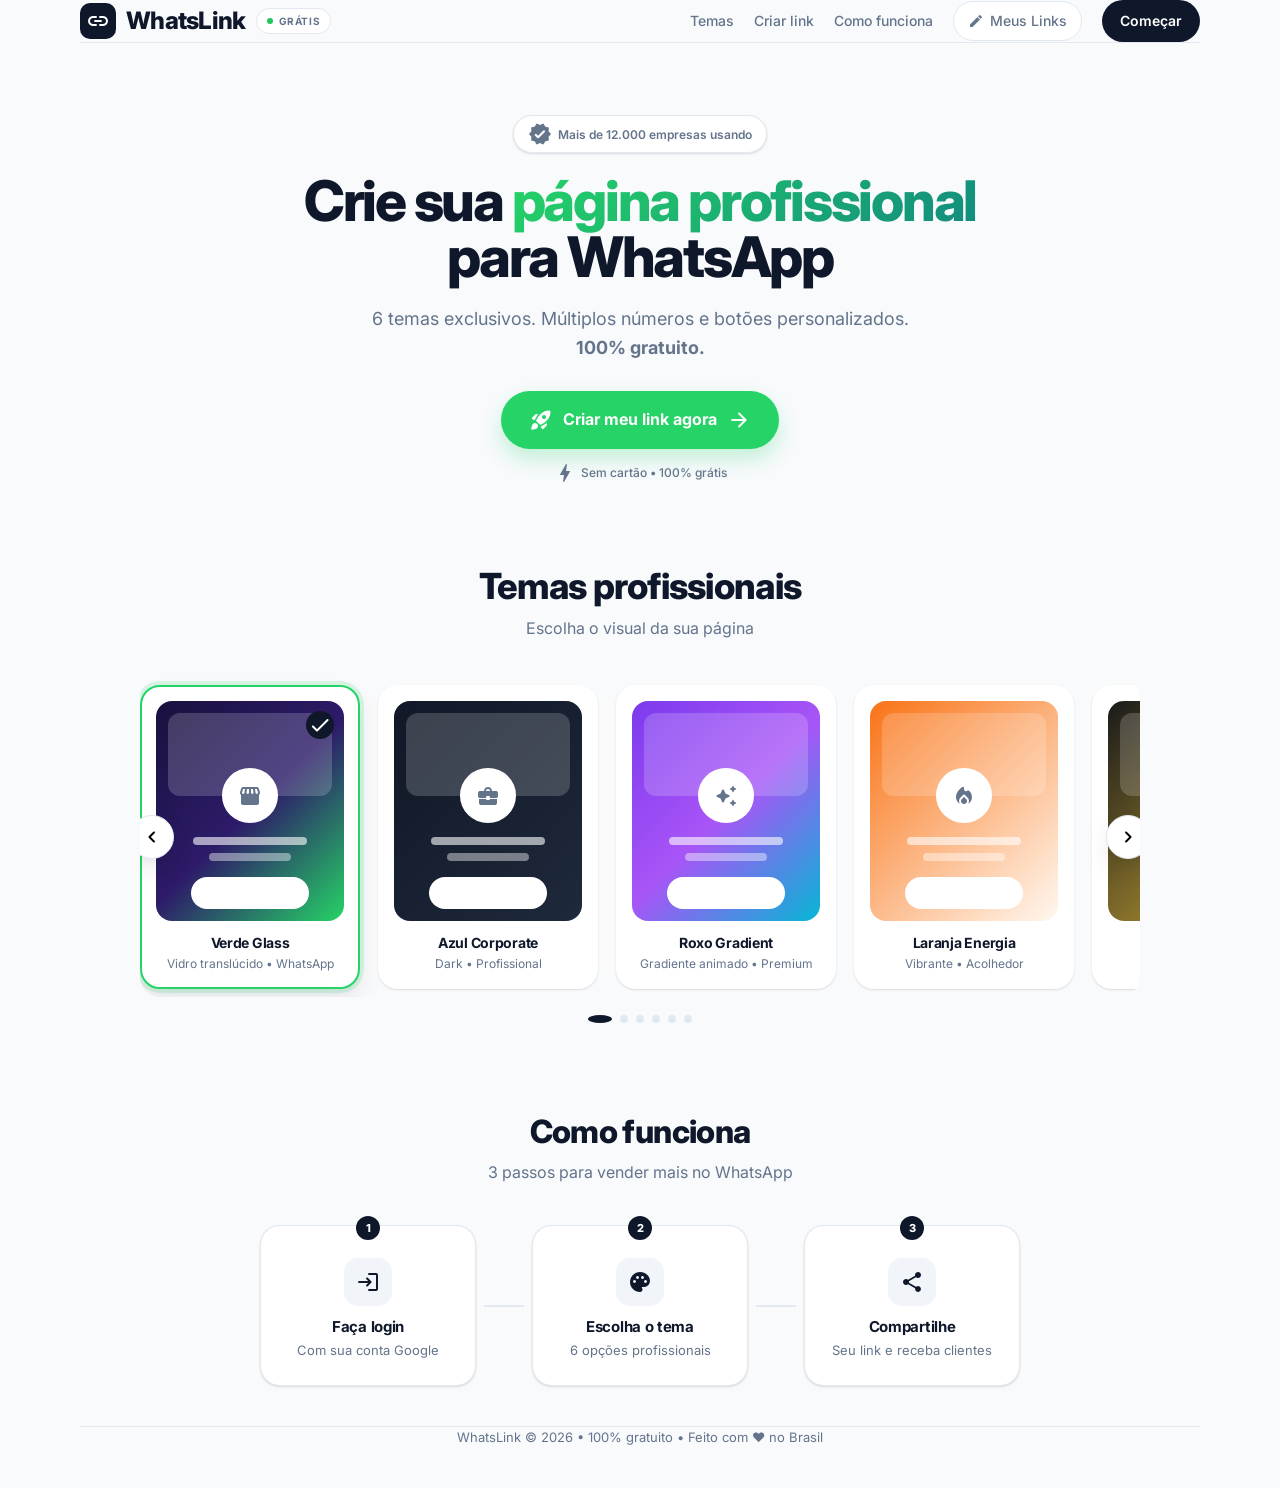
==== commit f5356acc: "Update meta tags and tracking event comments" ====
--- a/index.html
+++ b/index.html
@@ -3,52 +3,75 @@
 <head>
   <meta charset="UTF-8" />
   <meta name="viewport" content="width=device-width, initial-scale=1.0" />
-  
-  <title>WhatsLink - Crie sua página profissional para WhatsApp grátis</title>
-  <meta name="description" content="Crie uma página de recepção personalizada para seu WhatsApp. 6 temas profissionais, logo, banner, localização, redes sociais. 100% grátis e sem cadastro." />
-  <meta name="keywords" content="link whatsapp, página de recepção, whatsapp profissional, bio whatsapp, link personalizado, cardápio digital" />
+
+  <title>WhatsLink - Link na Bio Profissional com Mapa, Instagram e WhatsApp</title>
+  <meta name="description" content="Crie seu link na bio profissional em 1 minuto. Junte Instagram, Facebook, Site, Mapa com localização e botão pro WhatsApp em uma página só. Ideal para qualquer negócio local. Grátis." />
+  <meta name="keywords" content="link na bio, link na bio instagram, bio link profissional, página de links, link com mapa, link bio com localização, link instagram whatsapp, link para negócio local" />
   <meta name="author" content="WhatsLink" />
   <meta name="robots" content="index, follow, max-image-preview:large, max-snippet:-1" />
   <meta name="theme-color" content="#25D366" />
-  <meta name="language" content="pt-BR" />
   <link rel="canonical" href="https://whatslink-48tc.onrender.com/" />
-  
-  <!-- Open Graph / Facebook -->
-  <meta property="og:title" content="WhatsLink - Página profissional para WhatsApp grátis" />
-  <meta property="og:description" content="Crie links personalizados com 6 temas exclusivos. Logo, banner, localização e redes sociais. 100% grátis." />
+
+  <!-- Open Graph -->
+  <meta property="og:title" content="WhatsLink - Link na Bio com Mapa e WhatsApp para Negócios" />
+  <meta property="og:description" content="Seu Instagram, Site, Mapa e WhatsApp em um único link na bio. Crie a página de recepção do seu negócio em 1 minuto. 6 temas profissionais, 100% grátis." />
   <meta property="og:type" content="website" />
   <meta property="og:url" content="https://whatslink-48tc.onrender.com/" />
   <meta property="og:image" content="https://whatslink-48tc.onrender.com/og-image.png" />
   <meta property="og:image:width" content="1200" />
   <meta property="og:image:height" content="630" />
-  <meta property="og:image:alt" content="WhatsLink - Crie sua página profissional para WhatsApp" />
   <meta property="og:site_name" content="WhatsLink" />
   <meta property="og:locale" content="pt_BR" />
-  
-  <!-- Twitter Card -->
+
+  <!-- Twitter -->
   <meta name="twitter:card" content="summary_large_image" />
-  <meta name="twitter:title" content="WhatsLink - Página profissional para WhatsApp grátis" />
-  <meta name="twitter:description" content="Crie links personalizados com 6 temas exclusivos. 100% grátis." />
+  <meta name="twitter:title" content="WhatsLink - Link na Bio Profissional para Qualquer Negócio" />
+  <meta name="twitter:description" content="Link na bio com Instagram, Mapa, Site e WhatsApp. Uma página só para facilitar o contato do cliente com seu negócio." />
   <meta name="twitter:image" content="https://whatslink-48tc.onrender.com/og-image.png" />
-  
+
   <!-- Favicons -->
   <link rel="icon" type="image/svg+xml" href="data:image/svg+xml,%3Csvg xmlns='http://www.w3.org/2000/svg' viewBox='0 0 64 64'%3E%3Crect width='64' height='64' rx='14' fill='%2325D366'/%3E%3Ctext x='32' y='42' font-size='32' text-anchor='middle' fill='white' font-family='Arial' font-weight='bold'%3EW%3C/text%3E%3C/svg%3E" />
   <link rel="apple-touch-icon" href="data:image/svg+xml,%3Csvg xmlns='http://www.w3.org/2000/svg' viewBox='0 0 64 64'%3E%3Crect width='64' height='64' rx='14' fill='%2325D366'/%3E%3Ctext x='32' y='42' font-size='32' text-anchor='middle' fill='white' font-family='Arial' font-weight='bold'%3EW%3C/text%3E%3C/svg%3E" />
   <link rel="icon" type="image/png" sizes="32x32" href="data:image/svg+xml,%3Csvg xmlns='http://www.w3.org/2000/svg' viewBox='0 0 32 32'%3E%3Crect width='32' height='32' rx='7' fill='%2325D366'/%3E%3Ctext x='16' y='22' font-size='16' text-anchor='middle' fill='white' font-family='Arial' font-weight='bold'%3EW%3C/text%3E%3C/svg%3E" />
   <link rel="icon" type="image/png" sizes="16x16" href="data:image/svg+xml,%3Csvg xmlns='http://www.w3.org/2000/svg' viewBox='0 0 16 16'%3E%3Crect width='16' height='16' rx='3' fill='%2325D366'/%3E%3Ctext x='8' y='11' font-size='8' text-anchor='middle' fill='white' font-family='Arial' font-weight='bold'%3EW%3C/text%3E%3C/svg%3E" />
-  
+
   <!-- Fontes -->
   <link rel="preconnect" href="https://fonts.googleapis.com" />
   <link rel="preconnect" href="https://fonts.gstatic.com" crossorigin />
-  <link href="https://fonts.googleapis.com/css2?family=Inter:wght@400;500;600;700;800;900&family=Plus+Jakarta+Sans:wght@700;800&family=Manrope:wght@400;600;700&family=Poppins:wght@400;500;600;700&family=Cormorant+Garamond:wght@600;700&family=Oswald:wght@500;600;700&display=swap" rel="stylesheet" />
-  
+  <link href="https://fonts.googleapis.com/css2?family=Inter:wght@400;500;600;700;800;900&display=swap" rel="stylesheet" />
+
   <!-- Ícones -->
   <link href="https://fonts.googleapis.com/icon?family=Material+Icons+Round" rel="stylesheet" />
   <link rel="stylesheet" href="https://cdnjs.cloudflare.com/ajax/libs/font-awesome/6.5.1/css/all.min.css" />
-  
+
   <!-- Estilos -->
   <link rel="stylesheet" href="css/base.css" />
   <link rel="stylesheet" href="css/index.css" />
+
+  <!-- Dados estruturados (Schema.org) -->
+  <script type="application/ld+json">
+  {
+    "@context": "https://schema.org",
+    "@type": "SoftwareApplication",
+    "name": "WhatsLink",
+    "alternateName": "Link na Bio Profissional",
+    "url": "https://whatslink-48tc.onrender.com/",
+    "description": "Link na bio profissional para qualquer negócio. Reúna Instagram, Facebook, Site, Mapa com localização e WhatsApp em uma única página. Facilite o contato do cliente.",
+    "applicationCategory": "BusinessApplication",
+    "operatingSystem": "Web",
+    "offers": { "@type": "Offer", "price": "0", "priceCurrency": "BRL" },
+    "featureList": ["Link na bio Instagram", "Mapa com localização", "Botão WhatsApp", "Instagram e Facebook", "6 temas profissionais", "Logo e banner personalizado"]
+  }
+  </script>
+
+  <!-- Google Analytics 4 (gtag.js) -->
+  <script async src="https://www.googletagmanager.com/gtag/js?id=G-R6FYZLQHT1"></script>
+  <script>
+    window.dataLayer = window.dataLayer || [];
+    function gtag(){dataLayer.push(arguments);}
+    gtag('js', new Date());
+    gtag('config', 'G-R6FYZLQHT1');
+  </script>
 </head>
 <body>
   <div id="app">
@@ -209,5 +232,37 @@
   
   <div id="toast" class="toast"></div>
   <script src="script.js"></script>
+
+  <!-- Rastreamento de eventos principais -->
+  <script>
+    document.addEventListener('DOMContentLoaded', function() {
+      // Evento principal: clique nos botões de CTA (Criar link, Começar)
+      const ctaButtons = document.querySelectorAll('.btn-primary, .nav-cta');
+
+      ctaButtons.forEach(btn => {
+        btn.addEventListener('click', function() {
+          if (typeof gtag === 'function') {
+            gtag('event', 'click_cta', {
+              'event_category': 'engagement',
+              'event_label': this.textContent.trim() || 'CTA'
+            });
+          }
+        });
+      });
+
+      // Evento secundário: link "Criar link" no menu
+      const criarLinkMenu = document.querySelector('a[href="criar.html"]');
+      if (criarLinkMenu) {
+        criarLinkMenu.addEventListener('click', function() {
+          if (typeof gtag === 'function') {
+            gtag('event', 'click_create_link', {
+              'event_category': 'navigation',
+              'event_label': 'Menu Criar link'
+            });
+          }
+        });
+      }
+    });
+  </script>
 </body>
 </html>
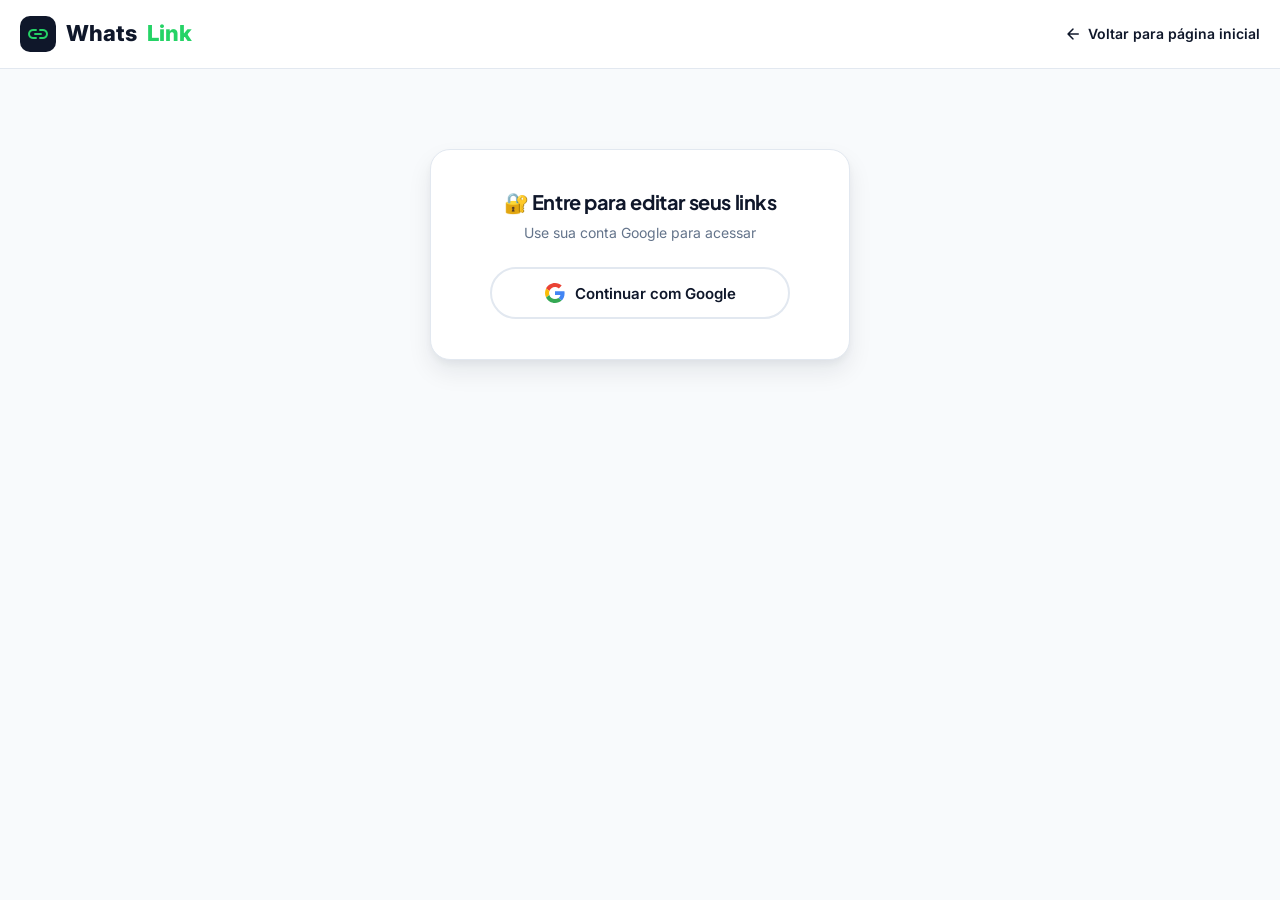
==== commit d57ee1fe: "Update index.html" ====
--- a/index.html
+++ b/index.html
@@ -3,30 +3,23 @@
 <head>
   <meta charset="UTF-8" />
   <meta name="viewport" content="width=device-width, initial-scale=1.0" />
-
-  <title>WhatsLink - Link na Bio Profissional com Mapa, Instagram e WhatsApp</title>
-  <meta name="description" content="Crie seu link na bio profissional em 1 minuto. Junte Instagram, Facebook, Site, Mapa com localização e botão pro WhatsApp em uma página só. Ideal para qualquer negócio local. Grátis." />
-  <meta name="keywords" content="link na bio, link na bio instagram, bio link profissional, página de links, link com mapa, link bio com localização, link instagram whatsapp, link para negócio local" />
-  <meta name="author" content="WhatsLink" />
-  <meta name="robots" content="index, follow, max-image-preview:large, max-snippet:-1" />
+  <title>Meus Links - WhatsLink</title>
+  <meta name="robots" content="noindex, nofollow" />
   <meta name="theme-color" content="#25D366" />
-  <link rel="canonical" href="https://whatslink-48tc.onrender.com/" />
-
-  <!-- Open Graph -->
-  <meta property="og:title" content="WhatsLink - Link na Bio com Mapa e WhatsApp para Negócios" />
-  <meta property="og:description" content="Seu Instagram, Site, Mapa e WhatsApp em um único link na bio. Crie a página de recepção do seu negócio em 1 minuto. 6 temas profissionais, 100% grátis." />
+
+  <!-- Open Graph / Facebook -->
   <meta property="og:type" content="website" />
-  <meta property="og:url" content="https://whatslink-48tc.onrender.com/" />
+  <meta property="og:url" content="https://whatslink-48tc.onrender.com/edit.html" />
+  <meta property="og:title" content="Meus Links - WhatsLink" />
+  <meta property="og:description" content="Gerencie e edite seus links criados no WhatsLink." />
   <meta property="og:image" content="https://whatslink-48tc.onrender.com/og-image.png" />
-  <meta property="og:image:width" content="1200" />
-  <meta property="og:image:height" content="630" />
   <meta property="og:site_name" content="WhatsLink" />
   <meta property="og:locale" content="pt_BR" />
 
-  <!-- Twitter -->
+  <!-- Twitter Card -->
   <meta name="twitter:card" content="summary_large_image" />
-  <meta name="twitter:title" content="WhatsLink - Link na Bio Profissional para Qualquer Negócio" />
-  <meta name="twitter:description" content="Link na bio com Instagram, Mapa, Site e WhatsApp. Uma página só para facilitar o contato do cliente com seu negócio." />
+  <meta name="twitter:title" content="Meus Links - WhatsLink" />
+  <meta name="twitter:description" content="Gerencie e edite seus links criados no WhatsLink." />
   <meta name="twitter:image" content="https://whatslink-48tc.onrender.com/og-image.png" />
 
   <!-- Favicons -->
@@ -38,231 +31,646 @@
   <!-- Fontes -->
   <link rel="preconnect" href="https://fonts.googleapis.com" />
   <link rel="preconnect" href="https://fonts.gstatic.com" crossorigin />
-  <link href="https://fonts.googleapis.com/css2?family=Inter:wght@400;500;600;700;800;900&display=swap" rel="stylesheet" />
+  <link href="https://fonts.googleapis.com/css2?family=Inter:wght@400;500;600;700;800&family=Plus+Jakarta+Sans:wght@700;800&display=swap" rel="stylesheet" />
 
   <!-- Ícones -->
   <link href="https://fonts.googleapis.com/icon?family=Material+Icons+Round" rel="stylesheet" />
   <link rel="stylesheet" href="https://cdnjs.cloudflare.com/ajax/libs/font-awesome/6.5.1/css/all.min.css" />
 
+  <!-- Google Identity Services -->
+  <script src="https://accounts.google.com/gsi/client" async defer></script>
+
   <!-- Estilos -->
   <link rel="stylesheet" href="css/base.css" />
-  <link rel="stylesheet" href="css/index.css" />
-
-  <!-- Dados estruturados (Schema.org) -->
-  <script type="application/ld+json">
-  {
-    "@context": "https://schema.org",
-    "@type": "SoftwareApplication",
-    "name": "WhatsLink",
-    "alternateName": "Link na Bio Profissional",
-    "url": "https://whatslink-48tc.onrender.com/",
-    "description": "Link na bio profissional para qualquer negócio. Reúna Instagram, Facebook, Site, Mapa com localização e WhatsApp em uma única página. Facilite o contato do cliente.",
-    "applicationCategory": "BusinessApplication",
-    "operatingSystem": "Web",
-    "offers": { "@type": "Offer", "price": "0", "priceCurrency": "BRL" },
-    "featureList": ["Link na bio Instagram", "Mapa com localização", "Botão WhatsApp", "Instagram e Facebook", "6 temas profissionais", "Logo e banner personalizado"]
-  }
-  </script>
-
-  <!-- Google Analytics 4 (gtag.js) -->
-  <script async src="https://www.googletagmanager.com/gtag/js?id=G-R6FYZLQHT1"></script>
-  <script>
-    window.dataLayer = window.dataLayer || [];
-    function gtag(){dataLayer.push(arguments);}
-    gtag('js', new Date());
-    gtag('config', 'G-R6FYZLQHT1');
-  </script>
+  <link rel="stylesheet" href="css/edit.css" />
+
+  <style>
+    /* ================= ESTILOS ESPECÍFICOS DA PÁGINA ================= */
+    .google-login-btn {
+      display: flex; align-items: center; justify-content: center; gap: 10px;
+      width: 100%; max-width: 300px; margin: 0 auto; padding: 14px 20px;
+      background: white; border: 2px solid #e2e8f0; border-radius: 999px;
+      font-size: 15px; font-weight: 600; cursor: pointer; transition: all .2s ease;
+      font-family: 'Inter', sans-serif; color: #0f172a; -webkit-tap-highlight-color: transparent;
+      box-sizing: border-box;
+    }
+    .google-login-btn:hover { background: #f8fafc; border-color: #cbd5e1; box-shadow: 0 4px 12px rgba(0,0,0,.08); }
+    .google-login-btn:active { transform: scale(.98); }
+    .google-login-btn svg { flex-shrink: 0; }
+    .image-preview {
+      margin-top: 8px; border-radius: 12px; overflow: hidden; border: 1px solid var(--border);
+      background: #f8fafc; display: none;
+    }
+    .image-preview img { width: 100%; max-height: 120px; object-fit: cover; display: block; }
+    .logo-preview img { max-height: 70px; width: 70px; border-radius: 50%; object-fit: cover; margin: 8px auto; }
+    .save-loader {
+      display: none; width: 18px; height: 18px; border: 2px solid rgba(255,255,255,.3);
+      border-top-color: white; border-radius: 50%; animation: spin .8s linear infinite;
+      margin-left: 8px;
+    }
+    @keyframes spin { to { transform: rotate(360deg); } }
+    .helper-text {
+      font-size: 12px;
+      color: #6b7280;
+      margin-top: 4px;
+      line-height: 1.5;
+    }
+    .helper-text a {
+      color: #2563eb;
+      text-decoration: underline;
+    }
+
+    /* ================= INDICADOR DE CARREGAMENTO ================= */
+    .loading-links {
+      display: flex;
+      flex-direction: column;
+      align-items: center;
+      justify-content: center;
+      padding: 40px 20px;
+      gap: 12px;
+      color: var(--muted);
+      font-size: 14px;
+    }
+    .loading-links .spinner {
+      width: 32px;
+      height: 32px;
+      border: 3px solid rgba(37,211,102,.2);
+      border-top-color: #25D366;
+      border-radius: 50%;
+      animation: spin .8s linear infinite;
+    }
+    @keyframes spin { to { transform: rotate(360deg); } }
+  </style>
 </head>
 <body>
-  <div id="app">
-    <header>
-      <div class="logo">
-        <div class="logo-icon"><span class="material-icons-round">link</span></div>
-        WhatsLink <span class="badge"><span class="dot"></span> GRÁTIS</span>
+  <header class="main-header">
+    <a href="index.html" class="logo">
+      <div class="logo-icon"><span class="material-icons-round">link</span></div>
+      Whats<span>Link</span>
+    </a>
+    <a href="index.html" class="back-link">
+      <span class="material-icons-round" style="font-size:18px;">arrow_back</span>
+      Voltar para página inicial
+    </a>
+  </header>
+
+  <div class="edit-container">
+    <!-- ================= BLOCO DE LOGIN ================= -->
+    <div class="login-box" id="loginCard">
+      <h2>🔐 Entre para editar seus links</h2>
+      <p>Use sua conta Google para acessar</p>
+      <button id="googleLoginBtn" class="google-login-btn" type="button">
+        <svg width="20" height="20" viewBox="0 0 48 48">
+          <path fill="#EA4335" d="M24 9.5c3.54 0 6.71 1.22 9.21 3.6l6.85-6.85C35.9 2.38 30.47 0 24 0 14.62 0 6.51 5.38 2.56 13.22l7.98 6.19C12.43 13.72 17.74 9.5 24 9.5z"/>
+          <path fill="#4285F4" d="M46.98 24.55c0-1.57-.15-3.09-.38-4.55H24v9.02h12.94c-.58 2.96-2.26 5.48-4.78 7.18l7.73 6c4.51-4.18 7.09-10.36 7.09-17.65z"/>
+          <path fill="#FBBC05" d="M10.53 28.59c-.48-1.45-.76-2.99-.76-4.59s.27-3.14.76-4.59l-7.98-6.19C.92 16.46 0 20.12 0 24c0 3.88.92 7.54 2.56 10.78l7.97-6.19z"/>
+          <path fill="#34A853" d="M24 48c6.48 0 11.93-2.13 15.89-5.81l-7.73-6c-2.15 1.45-4.92 2.3-8.16 2.3-6.26 0-11.57-4.22-13.47-9.91l-7.98 6.19C6.51 42.62 14.62 48 24 48z"/>
+        </svg>
+        Continuar com Google
+      </button>
+    </div>
+
+    <!-- ================= ÁREA DO USUÁRIO ================= -->
+    <div id="userArea" style="display:none;">
+      <div class="user-area">
+        <img id="userPhoto" src="" alt="Foto" />
+        <span id="userName"></span>
+        <button class="logout-btn" id="logoutBtn">
+          <span class="material-icons-round" style="font-size:18px;">logout</span>
+          Sair
+        </button>
       </div>
-      <nav class="nav" id="mainNav">
-        <a href="#temas">Temas</a>
-        <a href="criar.html">Criar link</a>
-        <a href="#como-funciona">Como funciona</a>
-        <a href="edit.html" class="nav-edit">
-          <span class="material-icons-round" style="font-size:16px;">edit</span>
-          Meus Links
-        </a>
-        <a href="criar.html" class="nav-cta">Começar</a>
-      </nav>
-      <button class="menu-toggle" id="menuToggle" aria-label="Abrir menu">
-        <span></span><span></span><span></span>
-      </button>
-    </header>
-
-    <main>
-      <section class="hero">
-        <div class="hero-badge">
-          <span class="material-icons-round">verified</span>
-          Mais de 12.000 empresas usando
-        </div>
-        <h1>Crie sua <span>página profissional</span><br>para WhatsApp</h1>
-        <p>6 temas exclusivos. Múltiplos números e botões personalizados.<br><strong>100% gratuito.</strong></p>
-        <div class="hero-actions">
-          <a href="criar.html" class="btn-primary">
-            <span class="material-icons-round">rocket_launch</span>
-            Criar meu link agora
-            <span class="material-icons-round">arrow_forward</span>
-          </a>
-          <span class="hero-note">
-            <span class="material-icons-round">bolt</span>
-            Sem cartão • 100% grátis
+    </div>
+
+    <!-- ================= LISTA DE LINKS ================= -->
+    <div id="linksArea" style="display:none;">
+      <h2 style="margin-bottom:16px;">Meus Links</h2>
+      <div id="linksList">
+        <!-- O conteúdo será preenchido via JavaScript -->
+      </div>
+    </div>
+  </div>
+
+  <!-- ================= MODAL DE EDIÇÃO ================= -->
+  <div class="modal-overlay" id="editModal">
+    <div class="modal-content">
+      <div class="modal-header">
+        <h2><span class="material-icons-round">edit</span> Editar Link</h2>
+        <button class="modal-close" id="closeEditModal">&times;</button>
+      </div>
+      <form id="editForm" novalidate>
+        <input type="hidden" id="editId" />
+        <input type="hidden" id="editToken" />
+
+        <div class="field">
+          <label for="editEmpresa">Nome da empresa *</label>
+          <input type="text" id="editEmpresa" required />
+        </div>
+
+        <div class="field">
+          <label for="editWhatsapp">WhatsApp principal *</label>
+          <input type="tel" id="editWhatsapp" required maxlength="18" inputmode="tel" />
+        </div>
+
+        <div class="field">
+          <label for="editBotao1">Nome do botão principal *</label>
+          <input type="text" id="editBotao1" required />
+        </div>
+
+        <div class="field">
+          <label for="editWhatsapp2">WhatsApp secundário <span class="optional">opcional</span></label>
+          <input type="tel" id="editWhatsapp2" maxlength="18" inputmode="tel" />
+        </div>
+
+        <div class="field">
+          <label for="editBotao2">Nome do botão secundário <span class="optional">opcional</span></label>
+          <input type="text" id="editBotao2" />
+        </div>
+
+        <div class="grid-2">
+          <div class="field">
+            <label for="editLogo">Logo (URL)</label>
+            <input type="url" id="editLogo" />
+            <span class="helper-text">
+              📌 Dica: use <a href="https://postimages.org/" target="_blank">postimages.org</a> para obter o link direto.
+              Se falhar, usaremos as iniciais.
+            </span>
+            <div class="image-preview logo-preview" id="editLogoPreview">
+              <img id="editLogoPreviewImg" src="" alt="Preview da logo" />
+            </div>
+          </div>
+          <div class="field">
+            <label for="editBanner">Banner (URL)</label>
+            <input type="url" id="editBanner" />
+            <span class="helper-text">
+              📌 Imagem horizontal (1200x400px). Mesmas dicas do logo.
+            </span>
+            <div class="image-preview" id="editBannerPreview">
+              <img id="editBannerPreviewImg" src="" alt="Preview do banner" />
+            </div>
+          </div>
+        </div>
+
+        <div class="field">
+          <label for="editMensagem">Mensagem automática</label>
+          <textarea id="editMensagem" rows="2"></textarea>
+        </div>
+
+        <div class="field">
+          <label for="editDescricao">Descrição</label>
+          <textarea id="editDescricao" rows="3"></textarea>
+        </div>
+
+        <div class="grid-2">
+          <div class="field">
+            <label for="editInstagram">Instagram</label>
+            <div class="input-icon-group">
+              <span class="input-icon">@</span>
+              <input type="text" id="editInstagram" placeholder="suaempresa" />
+            </div>
+          </div>
+          <div class="field">
+            <label for="editHorario">Horário</label>
+            <textarea id="editHorario" rows="2" placeholder="Seg a Sex: 8h às 18h&#10;Sáb: 8h às 12h"></textarea>
+            <span class="field-hint">
+              Coloque cada período em uma linha.<br>
+              Exemplo: <em>Seg a Sex: 8h às 18h</em><br>
+              <em>Sáb: 8h às 12h</em>
+            </span>
+          </div>
+        </div>
+
+        <div class="grid-2">
+          <div class="field">
+            <label for="editFacebook">Facebook</label>
+            <input type="url" id="editFacebook" />
+          </div>
+          <div class="field">
+            <label for="editSite">Site</label>
+            <input type="url" id="editSite" />
+          </div>
+        </div>
+
+        <div class="field">
+          <label for="editLocalizacao">Localização (Google Maps)</label>
+          <input type="text" id="editLocalizacao" placeholder="Cole aqui o HTML copiado do Google Maps" />
+          <span class="field-hint" style="display:block; margin-top:6px; background:#f0f9ff; padding:10px; border-radius:8px; border:1px solid #bae6fd; color:#0369a1; line-height:1.5;">
+            Cole o código de incorporação do Google Maps ou o link direto. Nós extraímos automaticamente.
           </span>
         </div>
-      </section>
-
-      <section id="temas" class="themes-section">
-        <div class="section-head">
-          <h2>Temas profissionais</h2>
-          <p class="section-subtitle">Escolha o visual da sua página</p>
-        </div>
-        <div class="carousel">
-          <button class="carousel-btn prev" id="prevBtn" aria-label="Anterior">
-            <span class="material-icons-round">chevron_left</span>
-          </button>
-          <div class="carousel-viewport">
-            <div class="carousel-track" id="carouselTrack">
-              
-              <div class="theme-card active" data-theme="verde" tabindex="0">
-                <div class="theme-preview preview-verde">
-                  <div class="preview-banner"></div>
-                  <div class="preview-logo"><span class="material-icons-round">storefront</span></div>
-                  <div class="preview-content"><div class="preview-lines line-1"></div><div class="preview-lines line-2"></div><div class="preview-btn"></div></div>
-                  <span class="theme-check"><span class="material-icons-round">check</span></span>
-                </div>
-                <h3>Verde Glass</h3><p>Vidro translúcido • WhatsApp</p>
+
+        <div class="field">
+          <label>Tema da página</label>
+          <input type="hidden" id="editTema" value="verde" />
+          <div class="theme-selector-grid" id="editThemeSelector">
+            <div class="theme-card-option active" data-theme="verde" tabindex="0">
+              <div class="theme-preview-mini preview-mini-verde">
+                <div class="preview-dot"></div>
+                <div class="preview-line"></div>
               </div>
-              
-              <div class="theme-card" data-theme="azul" tabindex="0">
-                <div class="theme-preview preview-azul">
-                  <div class="preview-banner"></div>
-                  <div class="preview-logo"><span class="material-icons-round">business_center</span></div>
-                  <div class="preview-content"><div class="preview-lines line-1"></div><div class="preview-lines line-2"></div><div class="preview-btn"></div></div>
-                  <span class="theme-check"><span class="material-icons-round">check</span></span>
-                </div>
-                <h3>Azul Corporate</h3><p>Dark • Profissional</p>
+              <h4>Verde Glass</h4>
+              <p>Vidro translúcido + partículas</p>
+            </div>
+            <div class="theme-card-option" data-theme="azul" tabindex="0">
+              <div class="theme-preview-mini preview-mini-azul">
+                <div class="preview-dot"></div>
+                <div class="preview-line"></div>
               </div>
-              
-              <div class="theme-card" data-theme="roxo" tabindex="0">
-                <div class="theme-preview preview-roxo">
-                  <div class="preview-banner"></div>
-                  <div class="preview-logo"><span class="material-icons-round">auto_awesome</span></div>
-                  <div class="preview-content"><div class="preview-lines line-1"></div><div class="preview-lines line-2"></div><div class="preview-btn"></div></div>
-                  <span class="theme-check"><span class="material-icons-round">check</span></span>
-                </div>
-                <h3>Roxo Gradient</h3><p>Gradiente animado • Premium</p>
+              <h4>Azul Corporate</h4>
+              <p>Grid tech + profissional</p>
+            </div>
+            <div class="theme-card-option" data-theme="roxo" tabindex="0">
+              <div class="theme-preview-mini preview-mini-roxo">
+                <div class="preview-dot"></div>
+                <div class="preview-line"></div>
               </div>
-              
-              <div class="theme-card" data-theme="laranja" tabindex="0">
-                <div class="theme-preview preview-laranja">
-                  <div class="preview-banner"></div>
-                  <div class="preview-logo"><span class="material-icons-round">local_fire_department</span></div>
-                  <div class="preview-content"><div class="preview-lines line-1"></div><div class="preview-lines line-2"></div><div class="preview-btn"></div></div>
-                  <span class="theme-check"><span class="material-icons-round">check</span></span>
-                </div>
-                <h3>Laranja Energia</h3><p>Vibrante • Acolhedor</p>
+              <h4>Roxo Gradient</h4>
+              <p>Blobs + gradiente animado</p>
+            </div>
+            <div class="theme-card-option" data-theme="laranja" tabindex="0">
+              <div class="theme-preview-mini preview-mini-laranja">
+                <div class="preview-dot"></div>
+                <div class="preview-line"></div>
               </div>
-              
-              <div class="theme-card" data-theme="preto" tabindex="0">
-                <div class="theme-preview preview-preto">
-                  <div class="preview-banner"></div>
-                  <div class="preview-logo"><span class="material-icons-round">diamond</span></div>
-                  <div class="preview-content"><div class="preview-lines line-1"></div><div class="preview-lines line-2"></div><div class="preview-btn"></div></div>
-                  <span class="theme-check"><span class="material-icons-round">check</span></span>
-                </div>
-                <h3>Preto Luxury</h3><p>Dourado • Sofisticado</p>
+              <h4>Laranja Energia</h4>
+              <p>Ondas + calor acolhedor</p>
+            </div>
+            <div class="theme-card-option" data-theme="preto" tabindex="0">
+              <div class="theme-preview-mini preview-mini-preto">
+                <div class="preview-dot"></div>
+                <div class="preview-line"></div>
               </div>
-              
-              <div class="theme-card" data-theme="cardapio" tabindex="0">
-                <div class="theme-preview preview-cardapio">
-                  <div class="preview-banner"></div>
-                  <div class="preview-logo"><span class="material-icons-round">restaurant</span></div>
-                  <div class="preview-content"><div class="preview-lines line-1"></div><div class="preview-lines line-2"></div><div class="preview-btn"></div></div>
-                  <span class="theme-check"><span class="material-icons-round">check</span></span>
-                </div>
-                <h3>Cardápio Digital</h3><p>Restaurantes • Delivery</p>
+              <h4>Preto Luxury</h4>
+              <p>Dourado + sofisticado</p>
+            </div>
+            <div class="theme-card-option" data-theme="cardapio" tabindex="0">
+              <div class="theme-preview-mini preview-mini-cardapio">
+                <div class="preview-dot"></div>
+                <div class="preview-line"></div>
               </div>
-              
-            </div>
-          </div>
-          <button class="carousel-btn next" id="nextBtn" aria-label="Próximo">
-            <span class="material-icons-round">chevron_right</span>
-          </button>
-        </div>
-        <div class="carousel-dots" id="carouselDots"></div>
-      </section>
-
-      <section id="como-funciona" class="how-section">
-        <h2>Como funciona</h2>
-        <p class="section-subtitle">3 passos para vender mais no WhatsApp</p>
-        <div class="steps">
-          <div class="step">
-            <div class="step-number">1</div>
-            <div class="step-icon"><span class="material-icons-round">login</span></div>
-            <h3>Faça login</h3>
-            <p>Com sua conta Google</p>
-          </div>
-          <div class="step-line"></div>
-          <div class="step">
-            <div class="step-number">2</div>
-            <div class="step-icon"><span class="material-icons-round">palette</span></div>
-            <h3>Escolha o tema</h3>
-            <p>6 opções profissionais</p>
-          </div>
-          <div class="step-line"></div>
-          <div class="step">
-            <div class="step-number">3</div>
-            <div class="step-icon"><span class="material-icons-round">share</span></div>
-            <h3>Compartilhe</h3>
-            <p>Seu link e receba clientes</p>
-          </div>
-        </div>
-      </section>
-    </main>
-    
-    <footer>
-      <p>WhatsLink © 2026 • 100% gratuito • Feito com ❤️ no Brasil</p>
-    </footer>
+              <h4>Cardápio Digital</h4>
+              <p>Madeira + restaurante</p>
+            </div>
+          </div>
+        </div>
+
+        <button type="submit" id="saveBtn" class="btn-primary" style="width:100%; justify-content:center;">
+          <span class="material-icons-round">save</span>
+          Salvar alterações
+          <span class="save-loader"></span>
+        </button>
+      </form>
+    </div>
   </div>
-  
+
   <div id="toast" class="toast"></div>
-  <script src="script.js"></script>
-
-  <!-- Rastreamento de eventos principais -->
+
   <script>
-    document.addEventListener('DOMContentLoaded', function() {
-      // Evento principal: clique nos botões de CTA (Criar link, Começar)
-      const ctaButtons = document.querySelectorAll('.btn-primary, .nav-cta');
-
-      ctaButtons.forEach(btn => {
-        btn.addEventListener('click', function() {
-          if (typeof gtag === 'function') {
-            gtag('event', 'click_cta', {
-              'event_category': 'engagement',
-              'event_label': this.textContent.trim() || 'CTA'
-            });
-          }
+    const API_URL = 'https://script.google.com/macros/s/AKfycbwdPWLdfJuzb_gr3vWqn6HAGc1vb-trUWzvIZlIOC6RMmvWRxB6qbNI15gPkWnyzxoSfQ/exec';
+    let currentUser = null;
+    let linksCache = [];
+
+    const $ = (s) => document.querySelector(s);
+    const $$ = (s) => [...document.querySelectorAll(s)];
+
+    function showToast(msg, icon = 'check_circle') {
+      const t = $('#toast');
+      if (!t) return;
+      t.innerHTML = `<span class="material-icons-round">${icon}</span> ${msg}`;
+      t.classList.add('show');
+      setTimeout(() => t.classList.remove('show'), 3000);
+    }
+
+    // ============ INICIALIZAR GOOGLE IDENTITY ============
+    window.onload = function() {
+      if (typeof google !== 'undefined') {
+        google.accounts.id.initialize({
+          client_id: '324848509089-gler91lhlck949jpektatrr8ute1mslf.apps.googleusercontent.com',
+          callback: handleCredentialResponse,
+          auto_select: false
         });
+      }
+    };
+
+    // ============ BOTÃO GOOGLE ============
+    $('#googleLoginBtn').addEventListener('click', () => {
+      if (typeof google !== 'undefined') {
+        google.accounts.id.prompt();
+      }
+    });
+
+    // ============ CALLBACK DO LOGIN ============
+    function handleCredentialResponse(response) {
+      try {
+        const payload = JSON.parse(atob(response.credential.split('.')[1]));
+        currentUser = { email: payload.email, nome: payload.name, foto: payload.picture };
+        localStorage.setItem('whatslink_user', JSON.stringify(currentUser));
+        $('#loginCard').style.display = 'none';
+        $('#userArea').style.display = 'block';
+        $('#userPhoto').src = currentUser.foto;
+        $('#userName').textContent = currentUser.nome;
+        buscarMeusLinks();
+        showToast('Login realizado com sucesso!');
+      } catch (err) {
+        showToast('Erro ao fazer login', 'error');
+      }
+    }
+
+    // ============ FORMATAR WHATSAPP ============
+    function formatarWhatsApp(input) {
+      if (!input) return;
+      input.addEventListener('input', (e) => {
+        let v = e.target.value.replace(/\D/g, '').slice(0, 11);
+        if (v.length > 6) {
+          if (v.length === 11) v = v.replace(/(\d{2})(\d{5})(\d{4})/, '($1) $2-$3');
+          else v = v.replace(/(\d{2})(\d{4})(\d{0,4})/, '($1) $2-$3');
+        } else if (v.length > 2) { v = v.replace(/(\d{2})(\d{0,5})/, '($1) $2'); }
+        else if (v.length > 0) { v = v.replace(/(\d*)/, '($1'); }
+        e.target.value = v;
       });
-
-      // Evento secundário: link "Criar link" no menu
-      const criarLinkMenu = document.querySelector('a[href="criar.html"]');
-      if (criarLinkMenu) {
-        criarLinkMenu.addEventListener('click', function() {
-          if (typeof gtag === 'function') {
-            gtag('event', 'click_create_link', {
-              'event_category': 'navigation',
-              'event_label': 'Menu Criar link'
-            });
-          }
+    }
+    formatarWhatsApp($('#editWhatsapp'));
+    formatarWhatsApp($('#editWhatsapp2'));
+
+    // ============ EXTRAIR URL DO GOOGLE MAPS ============
+    function extrairUrlEmbed(html) {
+      if (!html) return '';
+      const trimmed = html.trim();
+      if (trimmed.startsWith('http') && !trimmed.includes('<')) return trimmed;
+      const srcMatch = trimmed.match(/src\s*=\s*["']?([^"'\s>]+)["']?/i);
+      if (srcMatch && srcMatch[1]) return srcMatch[1];
+      const urlMatch = trimmed.match(/https?:\/\/[^\s"'<>]+/);
+      if (urlMatch && urlMatch[0]) return urlMatch[0];
+      return trimmed;
+    }
+
+    $('#editLocalizacao').addEventListener('paste', (e) => {
+      setTimeout(() => {
+        const valor = $('#editLocalizacao').value;
+        const urlExtraida = extrairUrlEmbed(valor);
+        if (urlExtraida !== valor) {
+          $('#editLocalizacao').value = urlExtraida;
+          showToast('Link extraído automaticamente!');
+        }
+      }, 100);
+    });
+
+    // ============ PREVIEW DE LOGO NO MODAL ============
+    function atualizarPreviewEditLogo() {
+      const url = $('#editLogo').value.trim();
+      const preview = $('#editLogoPreview');
+      const img = $('#editLogoPreviewImg');
+      if (url && url.startsWith('http')) {
+        img.src = url;
+        img.onload = () => { preview.style.display = 'block'; };
+        img.onerror = () => { preview.style.display = 'none'; };
+      } else {
+        preview.style.display = 'none';
+      }
+    }
+
+    $('#editLogo').addEventListener('input', atualizarPreviewEditLogo);
+    $('#editLogo').addEventListener('paste', () => setTimeout(atualizarPreviewEditLogo, 100));
+
+    // ============ PREVIEW DE BANNER NO MODAL ============
+    function atualizarPreviewEditBanner() {
+      const url = $('#editBanner').value.trim();
+      const preview = $('#editBannerPreview');
+      const img = $('#editBannerPreviewImg');
+      if (url && url.startsWith('http')) {
+        img.src = url;
+        img.onload = () => { preview.style.display = 'block'; };
+        img.onerror = () => { preview.style.display = 'none'; };
+      } else {
+        preview.style.display = 'none';
+      }
+    }
+
+    $('#editBanner').addEventListener('input', atualizarPreviewEditBanner);
+    $('#editBanner').addEventListener('paste', () => setTimeout(atualizarPreviewEditBanner, 100));
+
+    // ============ INDICADOR DE CARREGAMENTO ============
+    function mostrarCarregando() {
+      const linksList = $('#linksList');
+      if (linksList) {
+        linksList.innerHTML = `
+          <div class="loading-links">
+            <div class="spinner"></div>
+            <span>Carregando seus links...</span>
+          </div>
+        `;
+      }
+    }
+
+    // ============ BUSCAR MEUS LINKS ============
+    async function buscarMeusLinks() {
+      try {
+        // Mostra indicador de carregamento imediatamente
+        mostrarCarregando();
+
+        // Aguarda pelo menos 2 segundos (para percepção visual)
+        const [data] = await Promise.all([
+          fetch(API_URL, {
+            method: 'POST',
+            headers: { 'Content-Type': 'text/plain;charset=utf-8' },
+            body: JSON.stringify({ action: 'buscar_meus_links', email: currentUser.email })
+          }).then(res => res.json()),
+          new Promise(resolve => setTimeout(resolve, 2000)) // 2 segundos
+        ]);
+
+        if (data.error) throw new Error(data.error);
+
+        const links = data.links || [];
+        linksCache = links;
+        renderizarLinks(links);
+      } catch (err) {
+        showToast('Erro: ' + err.message, 'error');
+      }
+    }
+
+    function renderizarLinks(links) {
+      const linksList = $('#linksList');
+      if (links.length === 0) {
+        linksList.innerHTML = `
+          <div class="empty-state">
+            <span class="material-icons-round">link_off</span>
+            <p>Você ainda não criou nenhum link.</p>
+            <a href="criar.html" style="color:#25D366; font-weight:600;">Criar meu primeiro link →</a>
+          </div>
+        `;
+        $('#linksArea').style.display = 'block';
+        return;
+      }
+
+      linksList.innerHTML = links.map(link => `
+        <div class="link-card">
+          <div>
+            <h3>${link.empresa}</h3>
+            <p>whatslink-48tc.onrender.com/${link.slug} • ${link.cliques} cliques</p>
+          </div>
+          <div style="display:flex; gap:8px;">
+            <a class="btn btn-view" href="https://whatslink-48tc.onrender.com/redirect.html?slug=${link.slug}" target="_blank">
+              <span class="material-icons-round" style="font-size:16px;">visibility</span>
+              Ver
+            </a>
+            <button class="btn btn-edit" onclick="abrirEdicao('${link.id}', '${link.edit_token}')">
+              <span class="material-icons-round" style="font-size:16px;">edit</span>
+              Editar
+            </button>
+          </div>
+        </div>
+      `).join('');
+
+      $('#linksArea').style.display = 'block';
+    }
+
+    // ============ ABRIR EDIÇÃO ============
+    window.abrirEdicao = async function(id, token) {
+      try {
+        const response = await fetch(API_URL, {
+          method: 'POST',
+          headers: { 'Content-Type': 'text/plain;charset=utf-8' },
+          body: JSON.stringify({ action: 'buscar_link', id, edit_token: token })
         });
-      }
+        const data = await response.json();
+        if (data.error) throw new Error(data.error);
+
+        $('#editId').value = data.id;
+        $('#editToken').value = token;
+        $('#editEmpresa').value = data.empresa;
+        $('#editWhatsapp').value = data.whatsapp;
+        $('#editBotao1').value = data.botao_whatsapp || 'Chamar no WhatsApp';
+        $('#editWhatsapp2').value = data.whatsapp2 || '';
+        $('#editBotao2').value = data.botao_whatsapp2 || '';
+        $('#editLogo').value = data.logo_url || '';
+        $('#editBanner').value = data.banner_url || '';
+        $('#editMensagem').value = data.mensagem || '';
+        $('#editDescricao').value = data.descricao || '';
+        $('#editInstagram').value = data.instagram || '';
+        $('#editHorario').value = data.horario || '';
+        $('#editFacebook').value = data.facebook || '';
+        $('#editSite').value = data.site || '';
+        $('#editLocalizacao').value = data.localizacao || '';
+        $('#editTema').value = data.tema || 'verde';
+
+        if (data.logo_url) {
+          $('#editLogoPreviewImg').src = data.logo_url;
+          $('#editLogoPreview').style.display = 'block';
+        }
+        if (data.banner_url) {
+          $('#editBannerPreviewImg').src = data.banner_url;
+          $('#editBannerPreview').style.display = 'block';
+        }
+
+        $$('#editThemeSelector .theme-card-option').forEach(btn => {
+          btn.classList.toggle('active', btn.dataset.theme === (data.tema || 'verde'));
+        });
+
+        $('#editModal').classList.add('active');
+      } catch (err) {
+        showToast('Erro ao carregar link: ' + err.message, 'error');
+      }
+    };
+
+    $('#closeEditModal').addEventListener('click', () => {
+      $('#editModal').classList.remove('active');
     });
+
+    $('#editModal').addEventListener('click', (e) => {
+      if (e.target === $('#editModal')) {
+        $('#editModal').classList.remove('active');
+      }
+    });
+
+    // ============ SELEÇÃO DE TEMA NO MODAL ============
+    $$('#editThemeSelector .theme-card-option').forEach(card => {
+      card.addEventListener('click', () => {
+        const temaSelecionado = card.dataset.theme;
+        $('#editTema').value = temaSelecionado;
+        $$('#editThemeSelector .theme-card-option').forEach(c => c.classList.remove('active'));
+        card.classList.add('active');
+        const nomeTema = card.querySelector('h4').textContent;
+        showToast('Tema: ' + nomeTema, 'palette');
+      });
+      
+      card.addEventListener('keydown', (e) => {
+        if (e.key === 'Enter' || e.key === ' ') {
+          e.preventDefault();
+          card.click();
+        }
+      });
+    });
+
+    // ============ SUBMETER FORMULÁRIO DE EDIÇÃO ============
+    $('#editForm').addEventListener('submit', async (e) => {
+      e.preventDefault();
+
+      const saveBtn = $('#saveBtn');
+      const loader = saveBtn.querySelector('.save-loader');
+      
+      saveBtn.disabled = true;
+      loader.style.display = 'inline-block';
+
+      const data = {
+        action: 'editar',
+        id: $('#editId').value,
+        edit_token: $('#editToken').value,
+        empresa: $('#editEmpresa').value.trim(),
+        whatsapp: $('#editWhatsapp').value.trim().replace(/\D/g, ''),
+        whatsapp2: $('#editWhatsapp2').value.trim().replace(/\D/g, ''),
+        botao_whatsapp: $('#editBotao1').value.trim(),
+        botao_whatsapp2: $('#editBotao2').value.trim(),
+        logo_url: $('#editLogo').value.trim(),
+        banner_url: $('#editBanner').value.trim(),
+        mensagem: $('#editMensagem').value.trim(),
+        descricao: $('#editDescricao').value.trim(),
+        instagram: $('#editInstagram').value.trim().replace('@', ''),
+        facebook: $('#editFacebook').value.trim(),
+        site: $('#editSite').value.trim(),
+        horario: $('#editHorario').value.trim(),
+        localizacao: extrairUrlEmbed($('#editLocalizacao').value.trim()),
+        tema: $('#editTema').value
+      };
+
+      try {
+        const response = await fetch(API_URL, {
+          method: 'POST',
+          headers: { 'Content-Type': 'text/plain;charset=utf-8' },
+          body: JSON.stringify(data)
+        });
+        const result = await response.json();
+        if (result.error) throw new Error(result.error);
+
+        showToast(result.message || 'Link atualizado!');
+        $('#editModal').classList.remove('active');
+        buscarMeusLinks();
+      } catch (err) {
+        showToast('Erro: ' + err.message, 'error');
+      } finally {
+        saveBtn.disabled = false;
+        loader.style.display = 'none';
+      }
+    });
+
+    // ============ LOGOUT ============
+    $('#logoutBtn').addEventListener('click', () => {
+      localStorage.removeItem('whatslink_user');
+      currentUser = null;
+      $('#userArea').style.display = 'none';
+      $('#loginCard').style.display = 'block';
+      $('#linksArea').style.display = 'none';
+    });
+
+    // ============ RESTAURAR SESSÃO ============
+    const savedUser = localStorage.getItem('whatslink_user');
+    if (savedUser) {
+      currentUser = JSON.parse(savedUser);
+      $('#loginCard').style.display = 'none';
+      $('#userArea').style.display = 'block';
+      $('#userPhoto').src = currentUser.foto;
+      $('#userName').textContent = currentUser.nome;
+      buscarMeusLinks();
+    }
   </script>
 </body>
 </html>
--- a/css/edit.css
+++ b/css/edit.css
@@ -0,0 +1,448 @@
+/* ============================================================
+   WHATSLINK - EDIT.CSS
+   Página de Criação e Edição
+   ============================================================ */
+
+/* ============ HEADER ============ */
+.main-header {
+  display: flex;
+  justify-content: space-between;
+  align-items: center;
+  padding: 16px 20px;
+  background: white;
+  border-bottom: 1px solid var(--border);
+  position: sticky;
+  top: 0;
+  z-index: var(--z-header);
+}
+
+.logo {
+  display: flex;
+  align-items: center;
+  gap: 10px;
+  font-weight: 800;
+  font-size: 22px;
+  text-decoration: none;
+  color: var(--text);
+}
+
+.logo-icon {
+  width: 36px;
+  height: 36px;
+  background: var(--primary);
+  color: white;
+  border-radius: 10px;
+  display: grid;
+  place-items: center;
+}
+
+.logo span {
+  color: var(--whatsapp);
+}
+
+.back-link {
+  display: flex;
+  align-items: center;
+  gap: 6px;
+  text-decoration: none;
+  color: var(--muted);
+  font-weight: 600;
+  font-size: 14px;
+  transition: color .2s ease;
+}
+
+.back-link:hover {
+  color: var(--text);
+}
+
+/* ============ CONTAINER ============ */
+.edit-container,
+.criar-container {
+  max-width: 680px;
+  margin: 0 auto;
+  padding: 20px;
+  width: 100%;
+  box-sizing: border-box;
+}
+
+/* ============ LOGIN ============ */
+.login-box {
+  background: white;
+  border-radius: var(--radius-lg);
+  padding: 40px;
+  text-align: center;
+  box-shadow: var(--shadow-md);
+  max-width: 420px;
+  margin: 60px auto;
+  border: 1px solid var(--border);
+}
+
+.login-box h2 {
+  margin-bottom: 8px;
+  font-size: 20px;
+}
+
+.login-box p {
+  color: var(--muted);
+  margin-bottom: 24px;
+  font-size: 14px;
+  line-height: 1.5;
+}
+
+.g_id_signin {
+  width: 100%;
+  min-height: 48px;
+  display: flex;
+  justify-content: center;
+}
+
+.g_id_signin iframe {
+  width: 100% !important;
+  max-width: 280px;
+  min-width: 200px;
+}
+
+/* ============ LOGIN REQUIRED ============ */
+.login-required {
+  background: white;
+  border-radius: var(--radius-lg);
+  padding: 48px 40px;
+  text-align: center;
+  box-shadow: var(--shadow-md);
+  max-width: 420px;
+  margin: 60px auto;
+  border: 1px solid var(--border);
+}
+
+.login-required .login-icon {
+  width: 64px;
+  height: 64px;
+  background: #f0fdf4;
+  border-radius: 50%;
+  display: grid;
+  place-items: center;
+  margin: 0 auto 16px;
+  font-size: 32px;
+  color: var(--whatsapp);
+}
+
+.login-required h2 {
+  font-size: 22px;
+  margin-bottom: 8px;
+}
+
+.login-required p {
+  color: var(--muted);
+  margin-bottom: 24px;
+  font-size: 14px;
+  line-height: 1.6;
+}
+
+.login-benefits {
+  text-align: left;
+  margin-bottom: 24px;
+  padding: 16px;
+  background: #f8fafc;
+  border-radius: var(--radius);
+  list-style: none;
+}
+
+.login-benefits li {
+  display: flex;
+  align-items: center;
+  gap: 8px;
+  font-size: 13px;
+  color: var(--muted);
+  padding: 4px 0;
+}
+
+.login-benefits li .material-icons-round {
+  font-size: 16px;
+  color: var(--whatsapp);
+}
+
+/* ============ USUÁRIO ============ */
+.user-area,
+.user-info-bar {
+  display: flex;
+  align-items: center;
+  justify-content: space-between;
+  background: white;
+  padding: 14px 18px;
+  border-radius: var(--radius-md);
+  border: 1px solid var(--border);
+  margin-bottom: 20px;
+  box-shadow: var(--shadow-sm);
+}
+
+.user-info-left {
+  display: flex;
+  align-items: center;
+  gap: 12px;
+}
+
+.user-area img,
+.user-info-bar img {
+  width: 42px;
+  height: 42px;
+  border-radius: 50%;
+}
+
+.user-area span,
+.user-info-bar strong {
+  font-weight: 600;
+  font-size: 14px;
+  display: block;
+}
+
+.user-info-bar span {
+  font-size: 12px;
+  color: var(--muted);
+}
+
+.logout-btn {
+  background: none;
+  border: 1px solid var(--border);
+  padding: 8px 14px;
+  border-radius: 10px;
+  cursor: pointer;
+  font-weight: 600;
+  font-size: 12px;
+  display: flex;
+  align-items: center;
+  gap: 4px;
+  color: var(--muted);
+  transition: all .2s ease;
+  -webkit-tap-highlight-color: transparent;
+}
+
+.logout-btn:hover {
+  background: #f8fafc;
+}
+
+/* ============ AVISO DE EMAIL ============ */
+.email-notice {
+  display: flex;
+  align-items: center;
+  gap: 8px;
+  padding: 12px 16px;
+  background: #eff6ff;
+  border: 1px solid #bfdbfe;
+  border-radius: var(--radius);
+  margin-bottom: 20px;
+  font-size: 13px;
+  color: #1e40af;
+}
+
+.email-notice .material-icons-round {
+  font-size: 18px;
+}
+
+/* ============ CARD ============ */
+.card {
+  background: white;
+  border-radius: var(--radius-lg);
+  padding: 32px;
+  max-width: 640px;
+  margin: 0 auto;
+  box-shadow: var(--shadow-lg);
+  border: 1px solid var(--border);
+  width: 100%;
+  box-sizing: border-box;
+}
+
+.card-header {
+  display: flex;
+  gap: 16px;
+  margin-bottom: 28px;
+}
+
+.card-icon {
+  width: 44px;
+  height: 44px;
+  border-radius: 12px;
+  background: #f1f5f9;
+  display: grid;
+  place-items: center;
+  flex-shrink: 0;
+}
+
+.card h2 {
+  font-family: var(--font-display);
+  font-size: 22px;
+  font-weight: 800;
+}
+
+.card-subtitle {
+  color: var(--muted);
+  font-size: 14px;
+  margin-top: 2px;
+}
+
+/* ============ FORM GROUP ============ */
+.form-group-title {
+  font-size: 12px;
+  font-weight: 700;
+  letter-spacing: .08em;
+  text-transform: uppercase;
+  color: var(--muted);
+  display: flex;
+  align-items: center;
+  gap: 8px;
+  margin: 28px 0 16px;
+  padding-top: 24px;
+  border-top: 1px solid #f1f5f9;
+}
+
+.form-group-title:first-of-type {
+  margin-top: 0;
+  padding-top: 0;
+  border-top: 0;
+}
+
+/* ============ LISTA DE LINKS ============ */
+.link-card {
+  background: white;
+  border-radius: var(--radius-md);
+  padding: 20px;
+  box-shadow: var(--shadow-sm);
+  margin-bottom: 16px;
+  display: flex;
+  justify-content: space-between;
+  align-items: center;
+  border: 1px solid var(--border);
+  gap: 12px;
+}
+
+.link-card h3 {
+  font-size: 16px;
+  margin-bottom: 4px;
+}
+
+.link-card p {
+  font-size: 12px;
+  color: var(--muted);
+}
+
+.btn {
+  padding: 10px 16px;
+  border: none;
+  border-radius: 10px;
+  cursor: pointer;
+  font-weight: 600;
+  font-size: 13px;
+  display: flex;
+  align-items: center;
+  gap: 6px;
+  transition: all .2s ease;
+  text-decoration: none;
+  -webkit-tap-highlight-color: transparent;
+  white-space: nowrap;
+}
+
+.btn-view {
+  background: var(--whatsapp);
+  color: white;
+}
+
+.btn-view:hover {
+  background: var(--whatsapp-hover);
+}
+
+.btn-edit {
+  background: #f1f5f9;
+  color: var(--text);
+}
+
+.btn-edit:hover {
+  background: #e2e8f0;
+}
+
+.empty-state {
+  text-align: center;
+  padding: 60px 20px;
+  color: var(--muted);
+}
+
+.empty-state span {
+  font-size: 48px;
+  display: block;
+  margin-bottom: 16px;
+}
+
+/* ============ MODAL ============ */
+.modal-overlay {
+  position: fixed;
+  inset: 0;
+  background: rgba(0,0,0,.6);
+  z-index: var(--z-overlay);
+  display: none;
+  align-items: center;
+  justify-content: center;
+  padding: 16px;
+  backdrop-filter: blur(4px);
+  -webkit-backdrop-filter: blur(4px);
+}
+
+.modal-overlay.active {
+  display: flex;
+}
+
+.modal-content {
+  background: white;
+  border-radius: var(--radius-lg);
+  max-width: 560px;
+  width: 100%;
+  max-height: 85vh;
+  overflow-y: auto;
+  padding: 24px;
+  box-shadow: var(--shadow-xl);
+  animation: slideUp .3s ease;
+}
+
+.modal-header {
+  display: flex;
+  justify-content: space-between;
+  align-items: center;
+  margin-bottom: 20px;
+}
+
+.modal-header h2 {
+  font-size: 18px;
+  font-weight: 800;
+  display: flex;
+  align-items: center;
+  gap: 8px;
+}
+
+.modal-close {
+  background: none;
+  border: none;
+  cursor: pointer;
+  font-size: 26px;
+  color: var(--muted);
+  padding: 4px;
+  line-height: 1;
+  -webkit-tap-highlight-color: transparent;
+}
+
+/* ============ RESPONSIVO ============ */
+@media (max-width: 720px) {
+  .card {
+    padding: 20px;
+  }
+
+  .link-card {
+    flex-direction: column;
+    align-items: flex-start;
+  }
+
+  .modal-content {
+    padding: 16px;
+  }
+
+  .login-required {
+    padding: 32px 24px;
+    margin: 30px auto;
+  }
+}
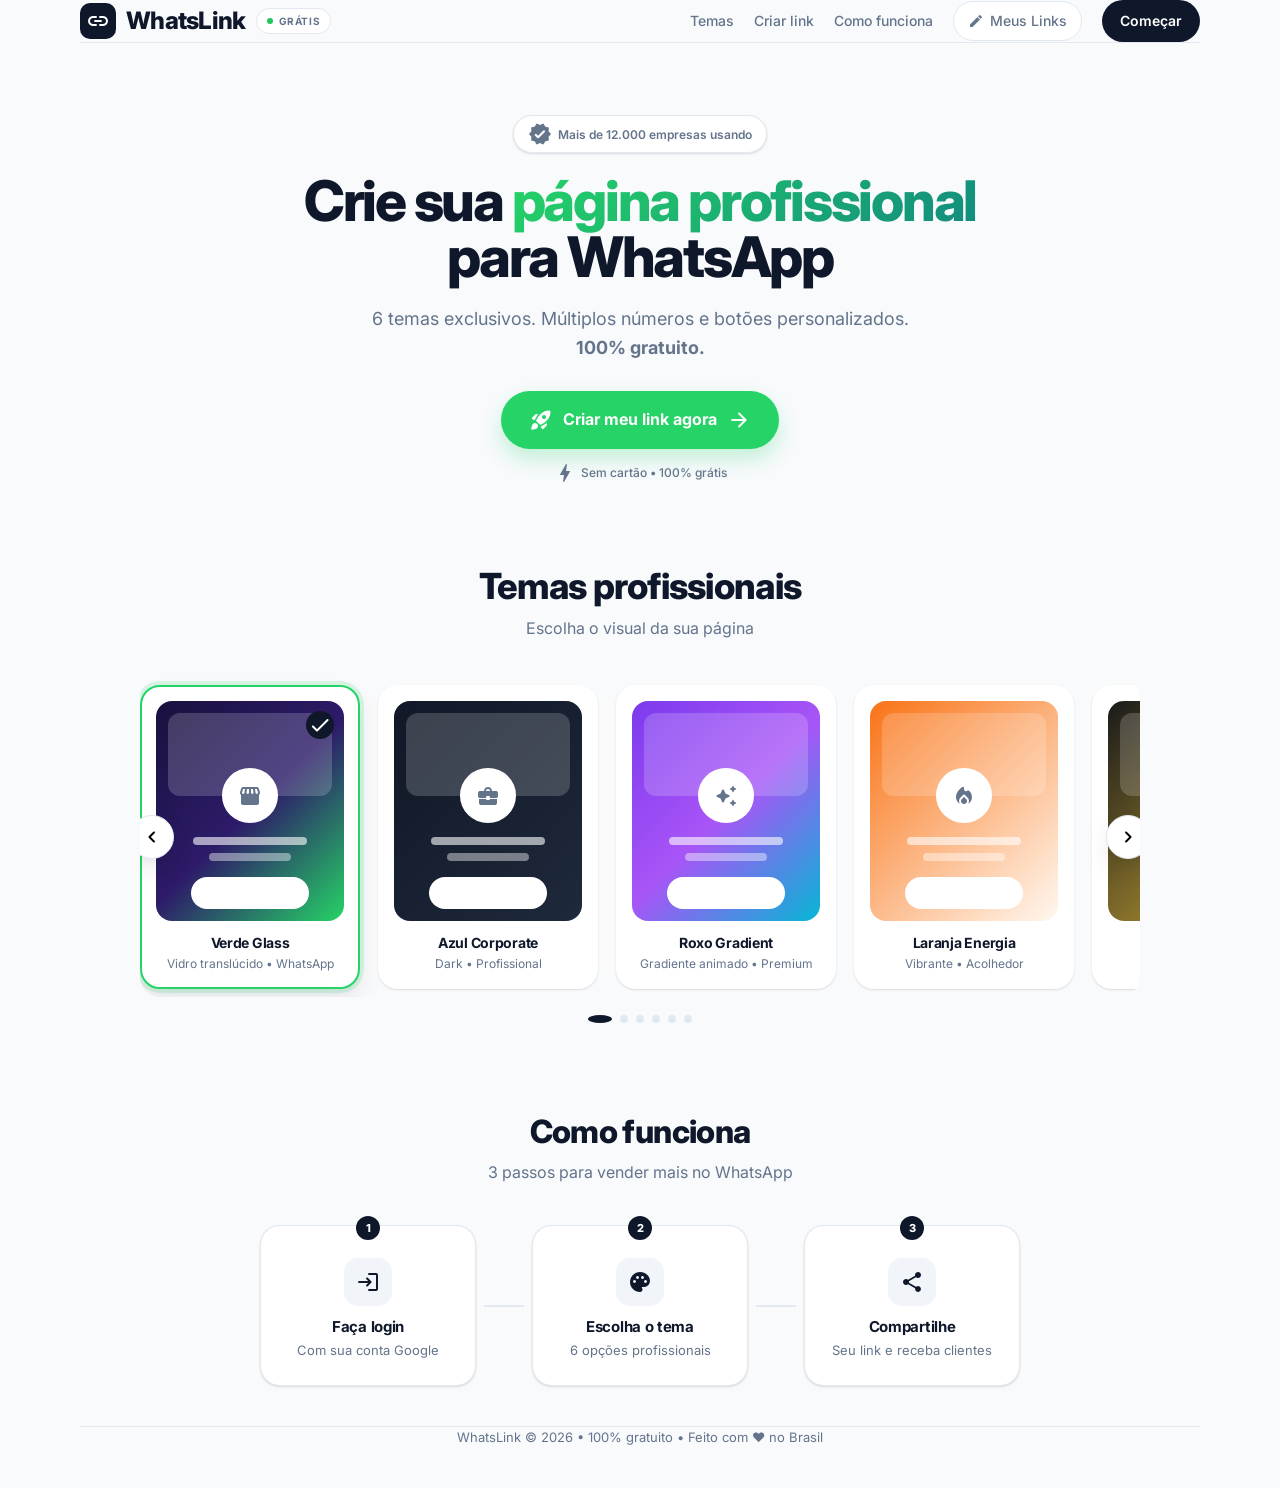
==== commit 00791712: "Update index.html" ====
--- a/index.html
+++ b/index.html
@@ -3,23 +3,30 @@
 <head>
   <meta charset="UTF-8" />
   <meta name="viewport" content="width=device-width, initial-scale=1.0" />
-  <title>Meus Links - WhatsLink</title>
-  <meta name="robots" content="noindex, nofollow" />
+
+  <title>WhatsLink - Link na Bio Profissional com Mapa, Instagram e WhatsApp</title>
+  <meta name="description" content="Crie seu link na bio profissional em 1 minuto. Junte Instagram, Facebook, Site, Mapa com localização e botão pro WhatsApp em uma página só. Ideal para qualquer negócio local. Grátis." />
+  <meta name="keywords" content="link na bio, link na bio instagram, bio link profissional, página de links, link com mapa, link bio com localização, link instagram whatsapp, link para negócio local" />
+  <meta name="author" content="WhatsLink" />
+  <meta name="robots" content="index, follow, max-image-preview:large, max-snippet:-1" />
   <meta name="theme-color" content="#25D366" />
-
-  <!-- Open Graph / Facebook -->
+  <link rel="canonical" href="https://whatslink-48tc.onrender.com/" />
+
+  <!-- Open Graph -->
+  <meta property="og:title" content="WhatsLink - Link na Bio com Mapa e WhatsApp para Negócios" />
+  <meta property="og:description" content="Seu Instagram, Site, Mapa e WhatsApp em um único link na bio. Crie a página de recepção do seu negócio em 1 minuto. 6 temas profissionais, 100% grátis." />
   <meta property="og:type" content="website" />
-  <meta property="og:url" content="https://whatslink-48tc.onrender.com/edit.html" />
-  <meta property="og:title" content="Meus Links - WhatsLink" />
-  <meta property="og:description" content="Gerencie e edite seus links criados no WhatsLink." />
+  <meta property="og:url" content="https://whatslink-48tc.onrender.com/" />
   <meta property="og:image" content="https://whatslink-48tc.onrender.com/og-image.png" />
+  <meta property="og:image:width" content="1200" />
+  <meta property="og:image:height" content="630" />
   <meta property="og:site_name" content="WhatsLink" />
   <meta property="og:locale" content="pt_BR" />
 
-  <!-- Twitter Card -->
+  <!-- Twitter -->
   <meta name="twitter:card" content="summary_large_image" />
-  <meta name="twitter:title" content="Meus Links - WhatsLink" />
-  <meta name="twitter:description" content="Gerencie e edite seus links criados no WhatsLink." />
+  <meta name="twitter:title" content="WhatsLink - Link na Bio Profissional para Qualquer Negócio" />
+  <meta name="twitter:description" content="Link na bio com Instagram, Mapa, Site e WhatsApp. Uma página só para facilitar o contato do cliente com seu negócio." />
   <meta name="twitter:image" content="https://whatslink-48tc.onrender.com/og-image.png" />
 
   <!-- Favicons -->
@@ -31,646 +38,231 @@
   <!-- Fontes -->
   <link rel="preconnect" href="https://fonts.googleapis.com" />
   <link rel="preconnect" href="https://fonts.gstatic.com" crossorigin />
-  <link href="https://fonts.googleapis.com/css2?family=Inter:wght@400;500;600;700;800&family=Plus+Jakarta+Sans:wght@700;800&display=swap" rel="stylesheet" />
+  <link href="https://fonts.googleapis.com/css2?family=Inter:wght@400;500;600;700;800;900&display=swap" rel="stylesheet" />
 
   <!-- Ícones -->
   <link href="https://fonts.googleapis.com/icon?family=Material+Icons+Round" rel="stylesheet" />
   <link rel="stylesheet" href="https://cdnjs.cloudflare.com/ajax/libs/font-awesome/6.5.1/css/all.min.css" />
 
-  <!-- Google Identity Services -->
-  <script src="https://accounts.google.com/gsi/client" async defer></script>
-
   <!-- Estilos -->
   <link rel="stylesheet" href="css/base.css" />
-  <link rel="stylesheet" href="css/edit.css" />
-
-  <style>
-    /* ================= ESTILOS ESPECÍFICOS DA PÁGINA ================= */
-    .google-login-btn {
-      display: flex; align-items: center; justify-content: center; gap: 10px;
-      width: 100%; max-width: 300px; margin: 0 auto; padding: 14px 20px;
-      background: white; border: 2px solid #e2e8f0; border-radius: 999px;
-      font-size: 15px; font-weight: 600; cursor: pointer; transition: all .2s ease;
-      font-family: 'Inter', sans-serif; color: #0f172a; -webkit-tap-highlight-color: transparent;
-      box-sizing: border-box;
-    }
-    .google-login-btn:hover { background: #f8fafc; border-color: #cbd5e1; box-shadow: 0 4px 12px rgba(0,0,0,.08); }
-    .google-login-btn:active { transform: scale(.98); }
-    .google-login-btn svg { flex-shrink: 0; }
-    .image-preview {
-      margin-top: 8px; border-radius: 12px; overflow: hidden; border: 1px solid var(--border);
-      background: #f8fafc; display: none;
-    }
-    .image-preview img { width: 100%; max-height: 120px; object-fit: cover; display: block; }
-    .logo-preview img { max-height: 70px; width: 70px; border-radius: 50%; object-fit: cover; margin: 8px auto; }
-    .save-loader {
-      display: none; width: 18px; height: 18px; border: 2px solid rgba(255,255,255,.3);
-      border-top-color: white; border-radius: 50%; animation: spin .8s linear infinite;
-      margin-left: 8px;
-    }
-    @keyframes spin { to { transform: rotate(360deg); } }
-    .helper-text {
-      font-size: 12px;
-      color: #6b7280;
-      margin-top: 4px;
-      line-height: 1.5;
-    }
-    .helper-text a {
-      color: #2563eb;
-      text-decoration: underline;
-    }
-
-    /* ================= INDICADOR DE CARREGAMENTO ================= */
-    .loading-links {
-      display: flex;
-      flex-direction: column;
-      align-items: center;
-      justify-content: center;
-      padding: 40px 20px;
-      gap: 12px;
-      color: var(--muted);
-      font-size: 14px;
-    }
-    .loading-links .spinner {
-      width: 32px;
-      height: 32px;
-      border: 3px solid rgba(37,211,102,.2);
-      border-top-color: #25D366;
-      border-radius: 50%;
-      animation: spin .8s linear infinite;
-    }
-    @keyframes spin { to { transform: rotate(360deg); } }
-  </style>
+  <link rel="stylesheet" href="css/index.css" />
+
+  <!-- Dados estruturados (Schema.org) -->
+  <script type="application/ld+json">
+  {
+    "@context": "https://schema.org",
+    "@type": "SoftwareApplication",
+    "name": "WhatsLink",
+    "alternateName": "Link na Bio Profissional",
+    "url": "https://whatslink-48tc.onrender.com/",
+    "description": "Link na bio profissional para qualquer negócio. Reúna Instagram, Facebook, Site, Mapa com localização e WhatsApp em uma única página. Facilite o contato do cliente.",
+    "applicationCategory": "BusinessApplication",
+    "operatingSystem": "Web",
+    "offers": { "@type": "Offer", "price": "0", "priceCurrency": "BRL" },
+    "featureList": ["Link na bio Instagram", "Mapa com localização", "Botão WhatsApp", "Instagram e Facebook", "6 temas profissionais", "Logo e banner personalizado"]
+  }
+  </script>
+
+  <!-- Google Analytics 4 (gtag.js) -->
+  <script async src="https://www.googletagmanager.com/gtag/js?id=G-R6FYZLQHT1"></script>
+  <script>
+    window.dataLayer = window.dataLayer || [];
+    function gtag(){dataLayer.push(arguments);}
+    gtag('js', new Date());
+    gtag('config', 'G-R6FYZLQHT1');
+  </script>
 </head>
 <body>
-  <header class="main-header">
-    <a href="index.html" class="logo">
-      <div class="logo-icon"><span class="material-icons-round">link</span></div>
-      Whats<span>Link</span>
-    </a>
-    <a href="index.html" class="back-link">
-      <span class="material-icons-round" style="font-size:18px;">arrow_back</span>
-      Voltar para página inicial
-    </a>
-  </header>
-
-  <div class="edit-container">
-    <!-- ================= BLOCO DE LOGIN ================= -->
-    <div class="login-box" id="loginCard">
-      <h2>🔐 Entre para editar seus links</h2>
-      <p>Use sua conta Google para acessar</p>
-      <button id="googleLoginBtn" class="google-login-btn" type="button">
-        <svg width="20" height="20" viewBox="0 0 48 48">
-          <path fill="#EA4335" d="M24 9.5c3.54 0 6.71 1.22 9.21 3.6l6.85-6.85C35.9 2.38 30.47 0 24 0 14.62 0 6.51 5.38 2.56 13.22l7.98 6.19C12.43 13.72 17.74 9.5 24 9.5z"/>
-          <path fill="#4285F4" d="M46.98 24.55c0-1.57-.15-3.09-.38-4.55H24v9.02h12.94c-.58 2.96-2.26 5.48-4.78 7.18l7.73 6c4.51-4.18 7.09-10.36 7.09-17.65z"/>
-          <path fill="#FBBC05" d="M10.53 28.59c-.48-1.45-.76-2.99-.76-4.59s.27-3.14.76-4.59l-7.98-6.19C.92 16.46 0 20.12 0 24c0 3.88.92 7.54 2.56 10.78l7.97-6.19z"/>
-          <path fill="#34A853" d="M24 48c6.48 0 11.93-2.13 15.89-5.81l-7.73-6c-2.15 1.45-4.92 2.3-8.16 2.3-6.26 0-11.57-4.22-13.47-9.91l-7.98 6.19C6.51 42.62 14.62 48 24 48z"/>
-        </svg>
-        Continuar com Google
+  <div id="app">
+    <header>
+      <div class="logo">
+        <div class="logo-icon"><span class="material-icons-round">link</span></div>
+        WhatsLink <span class="badge"><span class="dot"></span> GRÁTIS</span>
+      </div>
+      <nav class="nav" id="mainNav">
+        <a href="#temas">Temas</a>
+        <a href="criar.html">Criar link</a>
+        <a href="#como-funciona">Como funciona</a>
+        <a href="edit.html" class="nav-edit">
+          <span class="material-icons-round" style="font-size:16px;">edit</span>
+          Meus Links
+        </a>
+        <a href="criar.html" class="nav-cta">Começar</a>
+      </nav>
+      <button class="menu-toggle" id="menuToggle" aria-label="Abrir menu">
+        <span></span><span></span><span></span>
       </button>
-    </div>
-
-    <!-- ================= ÁREA DO USUÁRIO ================= -->
-    <div id="userArea" style="display:none;">
-      <div class="user-area">
-        <img id="userPhoto" src="" alt="Foto" />
-        <span id="userName"></span>
-        <button class="logout-btn" id="logoutBtn">
-          <span class="material-icons-round" style="font-size:18px;">logout</span>
-          Sair
-        </button>
-      </div>
-    </div>
-
-    <!-- ================= LISTA DE LINKS ================= -->
-    <div id="linksArea" style="display:none;">
-      <h2 style="margin-bottom:16px;">Meus Links</h2>
-      <div id="linksList">
-        <!-- O conteúdo será preenchido via JavaScript -->
-      </div>
-    </div>
+    </header>
+
+    <main>
+      <section class="hero">
+        <div class="hero-badge">
+          <span class="material-icons-round">verified</span>
+          Mais de 12.000 empresas usando
+        </div>
+        <h1>Crie sua <span>página profissional</span><br>para WhatsApp</h1>
+        <p>6 temas exclusivos. Múltiplos números e botões personalizados.<br><strong>100% gratuito.</strong></p>
+        <div class="hero-actions">
+          <a href="criar.html" class="btn-primary">
+            <span class="material-icons-round">rocket_launch</span>
+            Criar meu link agora
+            <span class="material-icons-round">arrow_forward</span>
+          </a>
+          <span class="hero-note">
+            <span class="material-icons-round">bolt</span>
+            Sem cartão • 100% grátis
+          </span>
+        </div>
+      </section>
+
+      <section id="temas" class="themes-section">
+        <div class="section-head">
+          <h2>Temas profissionais</h2>
+          <p class="section-subtitle">Escolha o visual da sua página</p>
+        </div>
+        <div class="carousel">
+          <button class="carousel-btn prev" id="prevBtn" aria-label="Anterior">
+            <span class="material-icons-round">chevron_left</span>
+          </button>
+          <div class="carousel-viewport">
+            <div class="carousel-track" id="carouselTrack">
+              
+              <div class="theme-card active" data-theme="verde" tabindex="0">
+                <div class="theme-preview preview-verde">
+                  <div class="preview-banner"></div>
+                  <div class="preview-logo"><span class="material-icons-round">storefront</span></div>
+                  <div class="preview-content"><div class="preview-lines line-1"></div><div class="preview-lines line-2"></div><div class="preview-btn"></div></div>
+                  <span class="theme-check"><span class="material-icons-round">check</span></span>
+                </div>
+                <h3>Verde Glass</h3><p>Vidro translúcido • WhatsApp</p>
+              </div>
+              
+              <div class="theme-card" data-theme="azul" tabindex="0">
+                <div class="theme-preview preview-azul">
+                  <div class="preview-banner"></div>
+                  <div class="preview-logo"><span class="material-icons-round">business_center</span></div>
+                  <div class="preview-content"><div class="preview-lines line-1"></div><div class="preview-lines line-2"></div><div class="preview-btn"></div></div>
+                  <span class="theme-check"><span class="material-icons-round">check</span></span>
+                </div>
+                <h3>Azul Corporate</h3><p>Dark • Profissional</p>
+              </div>
+              
+              <div class="theme-card" data-theme="roxo" tabindex="0">
+                <div class="theme-preview preview-roxo">
+                  <div class="preview-banner"></div>
+                  <div class="preview-logo"><span class="material-icons-round">auto_awesome</span></div>
+                  <div class="preview-content"><div class="preview-lines line-1"></div><div class="preview-lines line-2"></div><div class="preview-btn"></div></div>
+                  <span class="theme-check"><span class="material-icons-round">check</span></span>
+                </div>
+                <h3>Roxo Gradient</h3><p>Gradiente animado • Premium</p>
+              </div>
+              
+              <div class="theme-card" data-theme="laranja" tabindex="0">
+                <div class="theme-preview preview-laranja">
+                  <div class="preview-banner"></div>
+                  <div class="preview-logo"><span class="material-icons-round">local_fire_department</span></div>
+                  <div class="preview-content"><div class="preview-lines line-1"></div><div class="preview-lines line-2"></div><div class="preview-btn"></div></div>
+                  <span class="theme-check"><span class="material-icons-round">check</span></span>
+                </div>
+                <h3>Laranja Energia</h3><p>Vibrante • Acolhedor</p>
+              </div>
+              
+              <div class="theme-card" data-theme="preto" tabindex="0">
+                <div class="theme-preview preview-preto">
+                  <div class="preview-banner"></div>
+                  <div class="preview-logo"><span class="material-icons-round">diamond</span></div>
+                  <div class="preview-content"><div class="preview-lines line-1"></div><div class="preview-lines line-2"></div><div class="preview-btn"></div></div>
+                  <span class="theme-check"><span class="material-icons-round">check</span></span>
+                </div>
+                <h3>Preto Luxury</h3><p>Dourado • Sofisticado</p>
+              </div>
+              
+              <div class="theme-card" data-theme="cardapio" tabindex="0">
+                <div class="theme-preview preview-cardapio">
+                  <div class="preview-banner"></div>
+                  <div class="preview-logo"><span class="material-icons-round">restaurant</span></div>
+                  <div class="preview-content"><div class="preview-lines line-1"></div><div class="preview-lines line-2"></div><div class="preview-btn"></div></div>
+                  <span class="theme-check"><span class="material-icons-round">check</span></span>
+                </div>
+                <h3>Cardápio Digital</h3><p>Restaurantes • Delivery</p>
+              </div>
+              
+            </div>
+          </div>
+          <button class="carousel-btn next" id="nextBtn" aria-label="Próximo">
+            <span class="material-icons-round">chevron_right</span>
+          </button>
+        </div>
+        <div class="carousel-dots" id="carouselDots"></div>
+      </section>
+
+      <section id="como-funciona" class="how-section">
+        <h2>Como funciona</h2>
+        <p class="section-subtitle">3 passos para vender mais no WhatsApp</p>
+        <div class="steps">
+          <div class="step">
+            <div class="step-number">1</div>
+            <div class="step-icon"><span class="material-icons-round">login</span></div>
+            <h3>Faça login</h3>
+            <p>Com sua conta Google</p>
+          </div>
+          <div class="step-line"></div>
+          <div class="step">
+            <div class="step-number">2</div>
+            <div class="step-icon"><span class="material-icons-round">palette</span></div>
+            <h3>Escolha o tema</h3>
+            <p>6 opções profissionais</p>
+          </div>
+          <div class="step-line"></div>
+          <div class="step">
+            <div class="step-number">3</div>
+            <div class="step-icon"><span class="material-icons-round">share</span></div>
+            <h3>Compartilhe</h3>
+            <p>Seu link e receba clientes</p>
+          </div>
+        </div>
+      </section>
+    </main>
+    
+    <footer>
+      <p>WhatsLink © 2026 • 100% gratuito • Feito com ❤️ no Brasil</p>
+    </footer>
   </div>
-
-  <!-- ================= MODAL DE EDIÇÃO ================= -->
-  <div class="modal-overlay" id="editModal">
-    <div class="modal-content">
-      <div class="modal-header">
-        <h2><span class="material-icons-round">edit</span> Editar Link</h2>
-        <button class="modal-close" id="closeEditModal">&times;</button>
-      </div>
-      <form id="editForm" novalidate>
-        <input type="hidden" id="editId" />
-        <input type="hidden" id="editToken" />
-
-        <div class="field">
-          <label for="editEmpresa">Nome da empresa *</label>
-          <input type="text" id="editEmpresa" required />
-        </div>
-
-        <div class="field">
-          <label for="editWhatsapp">WhatsApp principal *</label>
-          <input type="tel" id="editWhatsapp" required maxlength="18" inputmode="tel" />
-        </div>
-
-        <div class="field">
-          <label for="editBotao1">Nome do botão principal *</label>
-          <input type="text" id="editBotao1" required />
-        </div>
-
-        <div class="field">
-          <label for="editWhatsapp2">WhatsApp secundário <span class="optional">opcional</span></label>
-          <input type="tel" id="editWhatsapp2" maxlength="18" inputmode="tel" />
-        </div>
-
-        <div class="field">
-          <label for="editBotao2">Nome do botão secundário <span class="optional">opcional</span></label>
-          <input type="text" id="editBotao2" />
-        </div>
-
-        <div class="grid-2">
-          <div class="field">
-            <label for="editLogo">Logo (URL)</label>
-            <input type="url" id="editLogo" />
-            <span class="helper-text">
-              📌 Dica: use <a href="https://postimages.org/" target="_blank">postimages.org</a> para obter o link direto.
-              Se falhar, usaremos as iniciais.
-            </span>
-            <div class="image-preview logo-preview" id="editLogoPreview">
-              <img id="editLogoPreviewImg" src="" alt="Preview da logo" />
-            </div>
-          </div>
-          <div class="field">
-            <label for="editBanner">Banner (URL)</label>
-            <input type="url" id="editBanner" />
-            <span class="helper-text">
-              📌 Imagem horizontal (1200x400px). Mesmas dicas do logo.
-            </span>
-            <div class="image-preview" id="editBannerPreview">
-              <img id="editBannerPreviewImg" src="" alt="Preview do banner" />
-            </div>
-          </div>
-        </div>
-
-        <div class="field">
-          <label for="editMensagem">Mensagem automática</label>
-          <textarea id="editMensagem" rows="2"></textarea>
-        </div>
-
-        <div class="field">
-          <label for="editDescricao">Descrição</label>
-          <textarea id="editDescricao" rows="3"></textarea>
-        </div>
-
-        <div class="grid-2">
-          <div class="field">
-            <label for="editInstagram">Instagram</label>
-            <div class="input-icon-group">
-              <span class="input-icon">@</span>
-              <input type="text" id="editInstagram" placeholder="suaempresa" />
-            </div>
-          </div>
-          <div class="field">
-            <label for="editHorario">Horário</label>
-            <textarea id="editHorario" rows="2" placeholder="Seg a Sex: 8h às 18h&#10;Sáb: 8h às 12h"></textarea>
-            <span class="field-hint">
-              Coloque cada período em uma linha.<br>
-              Exemplo: <em>Seg a Sex: 8h às 18h</em><br>
-              <em>Sáb: 8h às 12h</em>
-            </span>
-          </div>
-        </div>
-
-        <div class="grid-2">
-          <div class="field">
-            <label for="editFacebook">Facebook</label>
-            <input type="url" id="editFacebook" />
-          </div>
-          <div class="field">
-            <label for="editSite">Site</label>
-            <input type="url" id="editSite" />
-          </div>
-        </div>
-
-        <div class="field">
-          <label for="editLocalizacao">Localização (Google Maps)</label>
-          <input type="text" id="editLocalizacao" placeholder="Cole aqui o HTML copiado do Google Maps" />
-          <span class="field-hint" style="display:block; margin-top:6px; background:#f0f9ff; padding:10px; border-radius:8px; border:1px solid #bae6fd; color:#0369a1; line-height:1.5;">
-            Cole o código de incorporação do Google Maps ou o link direto. Nós extraímos automaticamente.
-          </span>
-        </div>
-
-        <div class="field">
-          <label>Tema da página</label>
-          <input type="hidden" id="editTema" value="verde" />
-          <div class="theme-selector-grid" id="editThemeSelector">
-            <div class="theme-card-option active" data-theme="verde" tabindex="0">
-              <div class="theme-preview-mini preview-mini-verde">
-                <div class="preview-dot"></div>
-                <div class="preview-line"></div>
-              </div>
-              <h4>Verde Glass</h4>
-              <p>Vidro translúcido + partículas</p>
-            </div>
-            <div class="theme-card-option" data-theme="azul" tabindex="0">
-              <div class="theme-preview-mini preview-mini-azul">
-                <div class="preview-dot"></div>
-                <div class="preview-line"></div>
-              </div>
-              <h4>Azul Corporate</h4>
-              <p>Grid tech + profissional</p>
-            </div>
-            <div class="theme-card-option" data-theme="roxo" tabindex="0">
-              <div class="theme-preview-mini preview-mini-roxo">
-                <div class="preview-dot"></div>
-                <div class="preview-line"></div>
-              </div>
-              <h4>Roxo Gradient</h4>
-              <p>Blobs + gradiente animado</p>
-            </div>
-            <div class="theme-card-option" data-theme="laranja" tabindex="0">
-              <div class="theme-preview-mini preview-mini-laranja">
-                <div class="preview-dot"></div>
-                <div class="preview-line"></div>
-              </div>
-              <h4>Laranja Energia</h4>
-              <p>Ondas + calor acolhedor</p>
-            </div>
-            <div class="theme-card-option" data-theme="preto" tabindex="0">
-              <div class="theme-preview-mini preview-mini-preto">
-                <div class="preview-dot"></div>
-                <div class="preview-line"></div>
-              </div>
-              <h4>Preto Luxury</h4>
-              <p>Dourado + sofisticado</p>
-            </div>
-            <div class="theme-card-option" data-theme="cardapio" tabindex="0">
-              <div class="theme-preview-mini preview-mini-cardapio">
-                <div class="preview-dot"></div>
-                <div class="preview-line"></div>
-              </div>
-              <h4>Cardápio Digital</h4>
-              <p>Madeira + restaurante</p>
-            </div>
-          </div>
-        </div>
-
-        <button type="submit" id="saveBtn" class="btn-primary" style="width:100%; justify-content:center;">
-          <span class="material-icons-round">save</span>
-          Salvar alterações
-          <span class="save-loader"></span>
-        </button>
-      </form>
-    </div>
-  </div>
-
+  
   <div id="toast" class="toast"></div>
-
+  <script src="script.js"></script>
+
+  <!-- Rastreamento de eventos principais -->
   <script>
-    const API_URL = 'https://script.google.com/macros/s/AKfycbwdPWLdfJuzb_gr3vWqn6HAGc1vb-trUWzvIZlIOC6RMmvWRxB6qbNI15gPkWnyzxoSfQ/exec';
-    let currentUser = null;
-    let linksCache = [];
-
-    const $ = (s) => document.querySelector(s);
-    const $$ = (s) => [...document.querySelectorAll(s)];
-
-    function showToast(msg, icon = 'check_circle') {
-      const t = $('#toast');
-      if (!t) return;
-      t.innerHTML = `<span class="material-icons-round">${icon}</span> ${msg}`;
-      t.classList.add('show');
-      setTimeout(() => t.classList.remove('show'), 3000);
-    }
-
-    // ============ INICIALIZAR GOOGLE IDENTITY ============
-    window.onload = function() {
-      if (typeof google !== 'undefined') {
-        google.accounts.id.initialize({
-          client_id: '324848509089-gler91lhlck949jpektatrr8ute1mslf.apps.googleusercontent.com',
-          callback: handleCredentialResponse,
-          auto_select: false
+    document.addEventListener('DOMContentLoaded', function() {
+      // Evento principal: clique nos botões de CTA (Criar link, Começar)
+      const ctaButtons = document.querySelectorAll('.btn-primary, .nav-cta');
+
+      ctaButtons.forEach(btn => {
+        btn.addEventListener('click', function() {
+          if (typeof gtag === 'function') {
+            gtag('event', 'click_cta', {
+              'event_category': 'engagement',
+              'event_label': this.textContent.trim() || 'CTA'
+            });
+          }
+        });
+      });
+
+      // Evento secundário: link "Criar link" no menu
+      const criarLinkMenu = document.querySelector('a[href="criar.html"]');
+      if (criarLinkMenu) {
+        criarLinkMenu.addEventListener('click', function() {
+          if (typeof gtag === 'function') {
+            gtag('event', 'click_create_link', {
+              'event_category': 'navigation',
+              'event_label': 'Menu Criar link'
+            });
+          }
         });
       }
-    };
-
-    // ============ BOTÃO GOOGLE ============
-    $('#googleLoginBtn').addEventListener('click', () => {
-      if (typeof google !== 'undefined') {
-        google.accounts.id.prompt();
-      }
     });
-
-    // ============ CALLBACK DO LOGIN ============
-    function handleCredentialResponse(response) {
-      try {
-        const payload = JSON.parse(atob(response.credential.split('.')[1]));
-        currentUser = { email: payload.email, nome: payload.name, foto: payload.picture };
-        localStorage.setItem('whatslink_user', JSON.stringify(currentUser));
-        $('#loginCard').style.display = 'none';
-        $('#userArea').style.display = 'block';
-        $('#userPhoto').src = currentUser.foto;
-        $('#userName').textContent = currentUser.nome;
-        buscarMeusLinks();
-        showToast('Login realizado com sucesso!');
-      } catch (err) {
-        showToast('Erro ao fazer login', 'error');
-      }
-    }
-
-    // ============ FORMATAR WHATSAPP ============
-    function formatarWhatsApp(input) {
-      if (!input) return;
-      input.addEventListener('input', (e) => {
-        let v = e.target.value.replace(/\D/g, '').slice(0, 11);
-        if (v.length > 6) {
-          if (v.length === 11) v = v.replace(/(\d{2})(\d{5})(\d{4})/, '($1) $2-$3');
-          else v = v.replace(/(\d{2})(\d{4})(\d{0,4})/, '($1) $2-$3');
-        } else if (v.length > 2) { v = v.replace(/(\d{2})(\d{0,5})/, '($1) $2'); }
-        else if (v.length > 0) { v = v.replace(/(\d*)/, '($1'); }
-        e.target.value = v;
-      });
-    }
-    formatarWhatsApp($('#editWhatsapp'));
-    formatarWhatsApp($('#editWhatsapp2'));
-
-    // ============ EXTRAIR URL DO GOOGLE MAPS ============
-    function extrairUrlEmbed(html) {
-      if (!html) return '';
-      const trimmed = html.trim();
-      if (trimmed.startsWith('http') && !trimmed.includes('<')) return trimmed;
-      const srcMatch = trimmed.match(/src\s*=\s*["']?([^"'\s>]+)["']?/i);
-      if (srcMatch && srcMatch[1]) return srcMatch[1];
-      const urlMatch = trimmed.match(/https?:\/\/[^\s"'<>]+/);
-      if (urlMatch && urlMatch[0]) return urlMatch[0];
-      return trimmed;
-    }
-
-    $('#editLocalizacao').addEventListener('paste', (e) => {
-      setTimeout(() => {
-        const valor = $('#editLocalizacao').value;
-        const urlExtraida = extrairUrlEmbed(valor);
-        if (urlExtraida !== valor) {
-          $('#editLocalizacao').value = urlExtraida;
-          showToast('Link extraído automaticamente!');
-        }
-      }, 100);
-    });
-
-    // ============ PREVIEW DE LOGO NO MODAL ============
-    function atualizarPreviewEditLogo() {
-      const url = $('#editLogo').value.trim();
-      const preview = $('#editLogoPreview');
-      const img = $('#editLogoPreviewImg');
-      if (url && url.startsWith('http')) {
-        img.src = url;
-        img.onload = () => { preview.style.display = 'block'; };
-        img.onerror = () => { preview.style.display = 'none'; };
-      } else {
-        preview.style.display = 'none';
-      }
-    }
-
-    $('#editLogo').addEventListener('input', atualizarPreviewEditLogo);
-    $('#editLogo').addEventListener('paste', () => setTimeout(atualizarPreviewEditLogo, 100));
-
-    // ============ PREVIEW DE BANNER NO MODAL ============
-    function atualizarPreviewEditBanner() {
-      const url = $('#editBanner').value.trim();
-      const preview = $('#editBannerPreview');
-      const img = $('#editBannerPreviewImg');
-      if (url && url.startsWith('http')) {
-        img.src = url;
-        img.onload = () => { preview.style.display = 'block'; };
-        img.onerror = () => { preview.style.display = 'none'; };
-      } else {
-        preview.style.display = 'none';
-      }
-    }
-
-    $('#editBanner').addEventListener('input', atualizarPreviewEditBanner);
-    $('#editBanner').addEventListener('paste', () => setTimeout(atualizarPreviewEditBanner, 100));
-
-    // ============ INDICADOR DE CARREGAMENTO ============
-    function mostrarCarregando() {
-      const linksList = $('#linksList');
-      if (linksList) {
-        linksList.innerHTML = `
-          <div class="loading-links">
-            <div class="spinner"></div>
-            <span>Carregando seus links...</span>
-          </div>
-        `;
-      }
-    }
-
-    // ============ BUSCAR MEUS LINKS ============
-    async function buscarMeusLinks() {
-      try {
-        // Mostra indicador de carregamento imediatamente
-        mostrarCarregando();
-
-        // Aguarda pelo menos 2 segundos (para percepção visual)
-        const [data] = await Promise.all([
-          fetch(API_URL, {
-            method: 'POST',
-            headers: { 'Content-Type': 'text/plain;charset=utf-8' },
-            body: JSON.stringify({ action: 'buscar_meus_links', email: currentUser.email })
-          }).then(res => res.json()),
-          new Promise(resolve => setTimeout(resolve, 2000)) // 2 segundos
-        ]);
-
-        if (data.error) throw new Error(data.error);
-
-        const links = data.links || [];
-        linksCache = links;
-        renderizarLinks(links);
-      } catch (err) {
-        showToast('Erro: ' + err.message, 'error');
-      }
-    }
-
-    function renderizarLinks(links) {
-      const linksList = $('#linksList');
-      if (links.length === 0) {
-        linksList.innerHTML = `
-          <div class="empty-state">
-            <span class="material-icons-round">link_off</span>
-            <p>Você ainda não criou nenhum link.</p>
-            <a href="criar.html" style="color:#25D366; font-weight:600;">Criar meu primeiro link →</a>
-          </div>
-        `;
-        $('#linksArea').style.display = 'block';
-        return;
-      }
-
-      linksList.innerHTML = links.map(link => `
-        <div class="link-card">
-          <div>
-            <h3>${link.empresa}</h3>
-            <p>whatslink-48tc.onrender.com/${link.slug} • ${link.cliques} cliques</p>
-          </div>
-          <div style="display:flex; gap:8px;">
-            <a class="btn btn-view" href="https://whatslink-48tc.onrender.com/redirect.html?slug=${link.slug}" target="_blank">
-              <span class="material-icons-round" style="font-size:16px;">visibility</span>
-              Ver
-            </a>
-            <button class="btn btn-edit" onclick="abrirEdicao('${link.id}', '${link.edit_token}')">
-              <span class="material-icons-round" style="font-size:16px;">edit</span>
-              Editar
-            </button>
-          </div>
-        </div>
-      `).join('');
-
-      $('#linksArea').style.display = 'block';
-    }
-
-    // ============ ABRIR EDIÇÃO ============
-    window.abrirEdicao = async function(id, token) {
-      try {
-        const response = await fetch(API_URL, {
-          method: 'POST',
-          headers: { 'Content-Type': 'text/plain;charset=utf-8' },
-          body: JSON.stringify({ action: 'buscar_link', id, edit_token: token })
-        });
-        const data = await response.json();
-        if (data.error) throw new Error(data.error);
-
-        $('#editId').value = data.id;
-        $('#editToken').value = token;
-        $('#editEmpresa').value = data.empresa;
-        $('#editWhatsapp').value = data.whatsapp;
-        $('#editBotao1').value = data.botao_whatsapp || 'Chamar no WhatsApp';
-        $('#editWhatsapp2').value = data.whatsapp2 || '';
-        $('#editBotao2').value = data.botao_whatsapp2 || '';
-        $('#editLogo').value = data.logo_url || '';
-        $('#editBanner').value = data.banner_url || '';
-        $('#editMensagem').value = data.mensagem || '';
-        $('#editDescricao').value = data.descricao || '';
-        $('#editInstagram').value = data.instagram || '';
-        $('#editHorario').value = data.horario || '';
-        $('#editFacebook').value = data.facebook || '';
-        $('#editSite').value = data.site || '';
-        $('#editLocalizacao').value = data.localizacao || '';
-        $('#editTema').value = data.tema || 'verde';
-
-        if (data.logo_url) {
-          $('#editLogoPreviewImg').src = data.logo_url;
-          $('#editLogoPreview').style.display = 'block';
-        }
-        if (data.banner_url) {
-          $('#editBannerPreviewImg').src = data.banner_url;
-          $('#editBannerPreview').style.display = 'block';
-        }
-
-        $$('#editThemeSelector .theme-card-option').forEach(btn => {
-          btn.classList.toggle('active', btn.dataset.theme === (data.tema || 'verde'));
-        });
-
-        $('#editModal').classList.add('active');
-      } catch (err) {
-        showToast('Erro ao carregar link: ' + err.message, 'error');
-      }
-    };
-
-    $('#closeEditModal').addEventListener('click', () => {
-      $('#editModal').classList.remove('active');
-    });
-
-    $('#editModal').addEventListener('click', (e) => {
-      if (e.target === $('#editModal')) {
-        $('#editModal').classList.remove('active');
-      }
-    });
-
-    // ============ SELEÇÃO DE TEMA NO MODAL ============
-    $$('#editThemeSelector .theme-card-option').forEach(card => {
-      card.addEventListener('click', () => {
-        const temaSelecionado = card.dataset.theme;
-        $('#editTema').value = temaSelecionado;
-        $$('#editThemeSelector .theme-card-option').forEach(c => c.classList.remove('active'));
-        card.classList.add('active');
-        const nomeTema = card.querySelector('h4').textContent;
-        showToast('Tema: ' + nomeTema, 'palette');
-      });
-      
-      card.addEventListener('keydown', (e) => {
-        if (e.key === 'Enter' || e.key === ' ') {
-          e.preventDefault();
-          card.click();
-        }
-      });
-    });
-
-    // ============ SUBMETER FORMULÁRIO DE EDIÇÃO ============
-    $('#editForm').addEventListener('submit', async (e) => {
-      e.preventDefault();
-
-      const saveBtn = $('#saveBtn');
-      const loader = saveBtn.querySelector('.save-loader');
-      
-      saveBtn.disabled = true;
-      loader.style.display = 'inline-block';
-
-      const data = {
-        action: 'editar',
-        id: $('#editId').value,
-        edit_token: $('#editToken').value,
-        empresa: $('#editEmpresa').value.trim(),
-        whatsapp: $('#editWhatsapp').value.trim().replace(/\D/g, ''),
-        whatsapp2: $('#editWhatsapp2').value.trim().replace(/\D/g, ''),
-        botao_whatsapp: $('#editBotao1').value.trim(),
-        botao_whatsapp2: $('#editBotao2').value.trim(),
-        logo_url: $('#editLogo').value.trim(),
-        banner_url: $('#editBanner').value.trim(),
-        mensagem: $('#editMensagem').value.trim(),
-        descricao: $('#editDescricao').value.trim(),
-        instagram: $('#editInstagram').value.trim().replace('@', ''),
-        facebook: $('#editFacebook').value.trim(),
-        site: $('#editSite').value.trim(),
-        horario: $('#editHorario').value.trim(),
-        localizacao: extrairUrlEmbed($('#editLocalizacao').value.trim()),
-        tema: $('#editTema').value
-      };
-
-      try {
-        const response = await fetch(API_URL, {
-          method: 'POST',
-          headers: { 'Content-Type': 'text/plain;charset=utf-8' },
-          body: JSON.stringify(data)
-        });
-        const result = await response.json();
-        if (result.error) throw new Error(result.error);
-
-        showToast(result.message || 'Link atualizado!');
-        $('#editModal').classList.remove('active');
-        buscarMeusLinks();
-      } catch (err) {
-        showToast('Erro: ' + err.message, 'error');
-      } finally {
-        saveBtn.disabled = false;
-        loader.style.display = 'none';
-      }
-    });
-
-    // ============ LOGOUT ============
-    $('#logoutBtn').addEventListener('click', () => {
-      localStorage.removeItem('whatslink_user');
-      currentUser = null;
-      $('#userArea').style.display = 'none';
-      $('#loginCard').style.display = 'block';
-      $('#linksArea').style.display = 'none';
-    });
-
-    // ============ RESTAURAR SESSÃO ============
-    const savedUser = localStorage.getItem('whatslink_user');
-    if (savedUser) {
-      currentUser = JSON.parse(savedUser);
-      $('#loginCard').style.display = 'none';
-      $('#userArea').style.display = 'block';
-      $('#userPhoto').src = currentUser.foto;
-      $('#userName').textContent = currentUser.nome;
-      buscarMeusLinks();
-    }
   </script>
 </body>
 </html>
--- a/css/index.css
+++ b/css/index.css
@@ -0,0 +1,599 @@
+/* ============================================================
+   WHATSLINK - INDEX.CSS
+   Página Inicial / Landing Page
+   ============================================================ */
+
+/* ============ APP CONTAINER ============ */
+#app {
+  max-width: 1160px;
+  margin: 0 auto;
+  padding: 0 20px 40px;
+  overflow-x: hidden;
+  width: 100%;
+  box-sizing: border-box;
+}
+
+/* ============ HEADER ============ */
+header {
+  display: flex;
+  justify-content: space-between;
+  align-items: center;
+  padding: 18px 0;
+  position: sticky;
+  top: 0;
+  z-index: var(--z-header);
+  background: rgba(248,250,252,.85);
+  backdrop-filter: blur(16px);
+  -webkit-backdrop-filter: blur(16px);
+  border-bottom: 1px solid var(--border);
+}
+
+.logo {
+  font-family: var(--font-display);
+  font-weight: 800;
+  font-size: 24px;
+  display: flex;
+  align-items: center;
+  gap: 10px;
+  letter-spacing: -.03em;
+}
+
+.logo-icon {
+  width: 36px;
+  height: 36px;
+  background: var(--primary);
+  color: white;
+  border-radius: 10px;
+  display: grid;
+  place-items: center;
+}
+
+.badge {
+  font-size: 10px;
+  background: white;
+  border: 1px solid var(--border);
+  padding: 4px 10px;
+  border-radius: var(--radius-full);
+  color: var(--muted);
+  font-weight: 700;
+  display: flex;
+  align-items: center;
+  gap: 6px;
+  letter-spacing: .06em;
+}
+
+.badge .dot {
+  width: 6px;
+  height: 6px;
+  background: #22c55e;
+  border-radius: 50%;
+  animation: pulseDot 2s infinite;
+}
+
+.nav {
+  display: flex;
+  gap: 20px;
+  align-items: center;
+}
+
+.nav a {
+  text-decoration: none;
+  color: var(--muted);
+  font-weight: 500;
+  font-size: 14px;
+  transition: color .2s ease;
+}
+
+.nav a:hover {
+  color: var(--text);
+}
+
+.nav-cta {
+  background: var(--text);
+  color: white !important;
+  padding: 10px 18px;
+  border-radius: var(--radius-full);
+  font-weight: 600 !important;
+}
+
+.nav-edit {
+  display: flex;
+  align-items: center;
+  gap: 6px;
+  padding: 8px 14px;
+  border-radius: var(--radius-full);
+  border: 1px solid var(--border);
+  background: white;
+}
+
+/* ============ MENU MOBILE ============ */
+.menu-toggle {
+  display: none;
+  flex-direction: column;
+  gap: 5px;
+  background: none;
+  border: none;
+  cursor: pointer;
+  padding: 8px;
+  z-index: 1001;
+  -webkit-tap-highlight-color: transparent;
+}
+
+.menu-toggle span {
+  display: block;
+  width: 24px;
+  height: 2px;
+  background: var(--text);
+  transition: all .3s ease;
+  border-radius: 2px;
+}
+
+.menu-toggle.active span:nth-child(1) {
+  transform: translateY(7px) rotate(45deg);
+}
+
+.menu-toggle.active span:nth-child(2) {
+  opacity: 0;
+}
+
+.menu-toggle.active span:nth-child(3) {
+  transform: translateY(-7px) rotate(-45deg);
+}
+
+/* ============ HERO ============ */
+.hero {
+  text-align: center;
+  margin: 72px auto 56px;
+  max-width: 760px;
+  animation: fadeInUp .7s ease;
+}
+
+.hero-badge {
+  display: inline-flex;
+  align-items: center;
+  gap: 6px;
+  background: white;
+  border: 1px solid var(--border);
+  padding: 6px 14px;
+  border-radius: var(--radius-full);
+  font-size: 12px;
+  font-weight: 600;
+  color: var(--muted);
+  margin-bottom: 20px;
+  box-shadow: var(--shadow-sm);
+}
+
+.hero h1 {
+  font-family: var(--font-display);
+  font-size: clamp(36px, 5.5vw, 56px);
+  font-weight: 800;
+  line-height: 1;
+  letter-spacing: -.04em;
+}
+
+.hero h1 span {
+  background: linear-gradient(135deg, var(--whatsapp), #128C7E);
+  -webkit-background-clip: text;
+  -webkit-text-fill-color: transparent;
+  background-clip: text;
+}
+
+.hero p {
+  color: var(--muted);
+  font-size: 18px;
+  margin: 20px 0 28px;
+}
+
+.hero-actions {
+  display: flex;
+  flex-direction: column;
+  align-items: center;
+  gap: 12px;
+}
+
+.hero-note {
+  display: flex;
+  align-items: center;
+  gap: 4px;
+  font-size: 12px;
+  color: var(--muted);
+  font-weight: 500;
+}
+
+/* ============ TEMAS ============ */
+.themes-section {
+  margin: 80px 0;
+}
+
+.section-head {
+  text-align: center;
+  margin-bottom: 36px;
+}
+
+.themes-section h2 {
+  font-family: var(--font-display);
+  font-size: 36px;
+  font-weight: 800;
+}
+
+.section-subtitle {
+  color: var(--muted);
+  margin-top: 8px;
+  font-size: 16px;
+}
+
+/* ============ CARROSSEL ============ */
+.carousel {
+  position: relative;
+  max-width: 1000px;
+  margin: 0 auto;
+  overflow: hidden;
+}
+
+.carousel-viewport {
+  overflow: hidden;
+  border-radius: var(--radius-lg);
+  padding: 8px 0;
+}
+
+.carousel-track {
+  display: flex;
+  gap: 18px;
+  transition: transform .45s cubic-bezier(.32,.72,0,1);
+  will-change: transform;
+  flex-wrap: nowrap;
+}
+
+.theme-card {
+  min-width: 220px;
+  max-width: 220px;
+  background: white;
+  border-radius: 20px;
+  padding: 14px;
+  cursor: pointer;
+  border: 2px solid transparent;
+  transition: all .25s ease;
+  box-shadow: var(--shadow-sm);
+  position: relative;
+  flex-shrink: 0;
+  -webkit-tap-highlight-color: transparent;
+}
+
+.theme-card:hover {
+  transform: translateY(-4px);
+  box-shadow: var(--shadow-md);
+  border-color: var(--border);
+}
+
+.theme-card.active {
+  border-color: var(--whatsapp);
+  box-shadow: 0 0 0 4px rgba(37,211,102,.15), var(--shadow-md);
+}
+
+.theme-preview {
+  height: 220px;
+  border-radius: 16px;
+  position: relative;
+  overflow: hidden;
+  padding: 12px;
+  display: flex;
+  flex-direction: column;
+}
+
+.preview-banner {
+  height: 86px;
+  border-radius: 12px;
+  background: rgba(255,255,255,.18);
+}
+
+.preview-logo {
+  width: 56px;
+  height: 56px;
+  border-radius: 50%;
+  background: white;
+  margin: -28px auto 0;
+  position: relative;
+  z-index: 2;
+  border: 3px solid white;
+  display: grid;
+  place-items: center;
+  color: var(--muted);
+  font-size: 22px;
+}
+
+.preview-content {
+  margin-top: 14px;
+  display: flex;
+  flex-direction: column;
+  gap: 8px;
+  align-items: center;
+}
+
+.preview-lines {
+  height: 8px;
+  background: rgba(255,255,255,.6);
+  border-radius: 6px;
+}
+
+.line-1 { width: 70%; }
+.line-2 { width: 50%; opacity: .7; }
+
+.preview-btn {
+  width: 72%;
+  height: 32px;
+  background: white;
+  border-radius: var(--radius-full);
+  margin-top: 8px;
+}
+
+.theme-check {
+  position: absolute;
+  top: 10px;
+  right: 10px;
+  width: 28px;
+  height: 28px;
+  background: var(--text);
+  color: white;
+  border-radius: 50%;
+  display: grid;
+  place-items: center;
+  opacity: 0;
+  transform: scale(.7);
+  transition: all .25s ease;
+}
+
+.theme-card.active .theme-check {
+  opacity: 1;
+  transform: scale(1);
+}
+
+.preview-verde { background: linear-gradient(135deg, #1a103d, #2d1b69 50%, #25D366); }
+.preview-azul { background: linear-gradient(135deg, #111827, #1e293b); }
+.preview-roxo { background: linear-gradient(135deg, #7c3aed, #a855f7 50%, #06b6d4); }
+.preview-laranja { background: linear-gradient(135deg, #f97316, #fff8f0); }
+.preview-preto { background: linear-gradient(135deg, #1a1a1a, #d4af37); }
+.preview-cardapio { background: linear-gradient(135deg, #3e2723, #4e342e); }
+
+.theme-card h3 {
+  font-size: 14px;
+  font-weight: 700;
+  margin: 14px 0 2px;
+  text-align: center;
+}
+
+.theme-card p {
+  font-size: 12px;
+  color: var(--muted);
+  text-align: center;
+}
+
+.carousel-btn {
+  position: absolute;
+  top: 50%;
+  transform: translateY(-50%);
+  background: white;
+  border: 1px solid var(--border);
+  width: 44px;
+  height: 44px;
+  border-radius: 50%;
+  box-shadow: var(--shadow-md);
+  cursor: pointer;
+  z-index: 10;
+  display: grid;
+  place-items: center;
+  transition: all .2s ease;
+  -webkit-tap-highlight-color: transparent;
+}
+
+.carousel-btn:hover {
+  transform: translateY(-50%) scale(1.06);
+}
+
+.prev { left: -10px; }
+.next { right: -10px; }
+
+.carousel-dots {
+  display: flex;
+  justify-content: center;
+  gap: 8px;
+  margin-top: 18px;
+}
+
+.carousel-dots span {
+  width: 8px;
+  height: 8px;
+  border-radius: 50%;
+  background: var(--border);
+  transition: all .2s ease;
+  cursor: pointer;
+}
+
+.carousel-dots span.active {
+  width: 24px;
+  background: var(--text);
+}
+
+/* ============ STEPS ============ */
+.how-section {
+  margin: 90px 0 40px;
+  text-align: center;
+}
+
+.how-section h2 {
+  font-family: var(--font-display);
+  font-size: 32px;
+  font-weight: 800;
+}
+
+.steps {
+  display: flex;
+  justify-content: center;
+  align-items: stretch;
+  margin-top: 40px;
+  max-width: 760px;
+  margin-left: auto;
+  margin-right: auto;
+}
+
+.step {
+  flex: 1;
+  background: white;
+  border: 1px solid var(--border);
+  border-radius: 20px;
+  padding: 24px 16px;
+  box-shadow: var(--shadow-sm);
+  position: relative;
+  display: flex;
+  flex-direction: column;
+  align-items: center;
+}
+
+.step-number {
+  position: absolute;
+  top: -10px;
+  left: 50%;
+  transform: translateX(-50%);
+  background: var(--text);
+  color: white;
+  width: 24px;
+  height: 24px;
+  border-radius: 50%;
+  display: grid;
+  place-items: center;
+  font-size: 11px;
+  font-weight: 800;
+}
+
+.step-icon {
+  width: 48px;
+  height: 48px;
+  border-radius: 14px;
+  background: #f1f5f9;
+  display: grid;
+  place-items: center;
+  margin: 8px auto 12px;
+}
+
+.step h3 {
+  font-size: 15px;
+  font-weight: 700;
+}
+
+.step p {
+  font-size: 13px;
+  color: var(--muted);
+  margin-top: 4px;
+}
+
+.step-line {
+  width: 40px;
+  height: 2px;
+  background: var(--border);
+  border-radius: 2px;
+  align-self: center;
+  flex-shrink: 0;
+  margin: 0 8px;
+}
+
+/* ============ FOOTER ============ */
+footer {
+  margin-top: 80px;
+  padding: 32px 0 0;
+  border-top: 1px solid var(--border);
+  text-align: center;
+  color: var(--muted);
+  font-size: 13px;
+}
+
+/* ============ RESPONSIVO ============ */
+@media (max-width: 720px) {
+  .menu-toggle {
+    display: flex;
+  }
+
+  .nav {
+    position: fixed;
+    top: 0;
+    right: -100%;
+    width: 280px;
+    height: 100vh;
+    background: white;
+    flex-direction: column;
+    padding: 80px 24px 24px;
+    gap: 8px;
+    transition: right .35s cubic-bezier(.32,.72,0,1);
+    box-shadow: -10px 0 40px rgba(0,0,0,.1);
+    z-index: 1000;
+  }
+
+  .nav.open {
+    right: 0;
+  }
+
+  .nav a {
+    padding: 14px 16px;
+    border-radius: 12px;
+    font-size: 16px;
+    background: #f8fafc;
+    display: flex;
+    align-items: center;
+    gap: 8px;
+  }
+
+  .nav-cta {
+    background: var(--text) !important;
+    color: white !important;
+    justify-content: center;
+    font-weight: 600 !important;
+  }
+
+  .nav-edit {
+    display: flex !important;
+  }
+
+  .hero {
+    margin: 36px auto 32px;
+  }
+
+  .hero h1 {
+    font-size: 32px;
+  }
+
+  .carousel-btn {
+    display: none;
+  }
+
+  .carousel-track {
+    overflow-x: auto;
+    scroll-snap-type: x mandatory;
+    scrollbar-width: none;
+    padding-bottom: 8px;
+    -webkit-overflow-scrolling: touch;
+  }
+
+  .carousel-track::-webkit-scrollbar {
+    display: none;
+  }
+
+  .theme-card {
+    scroll-snap-align: start;
+  }
+
+  .steps {
+    flex-direction: column;
+    align-items: center;
+    gap: 0;
+  }
+
+  .step {
+    width: 100%;
+    max-width: 320px;
+    margin: 0 auto;
+  }
+
+  .step-line {
+    width: 2px;
+    height: 28px;
+    margin: 8px auto;
+  }
+}
